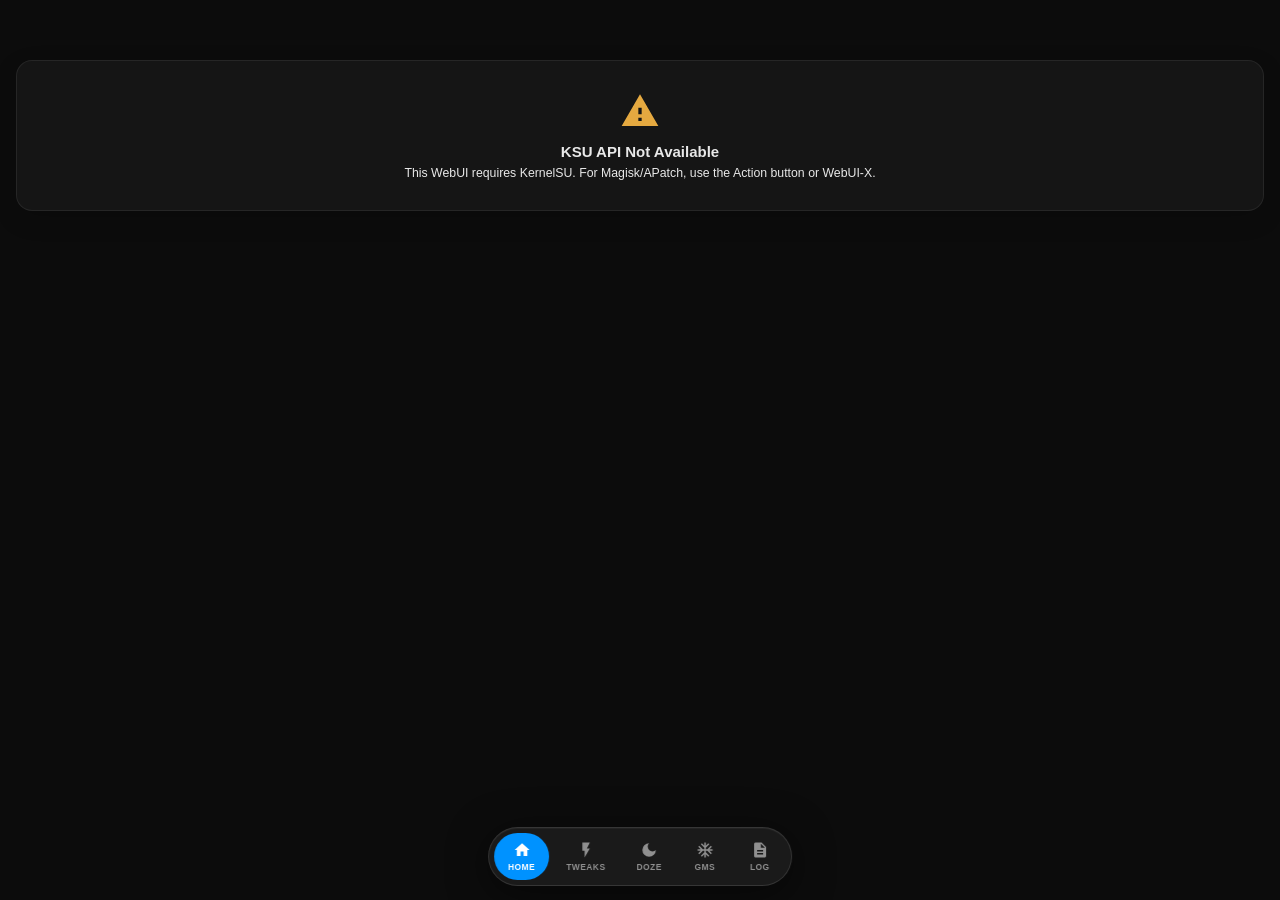
==== module/webroot/index.html @ d68033a7 "4.3 release" ====
<!DOCTYPE html>
<html lang="en" data-theme="dark">
<head>
  <meta charset="UTF-8">
  <meta name="viewport" content="width=device-width,initial-scale=1,user-scalable=no,viewport-fit=cover">
  <meta name="theme-color" content="#0D0F11" id="theme-meta">
  <title>Frosty</title>
  <link rel="stylesheet" href="/internal/insets.css">
  <link rel="stylesheet" href="style.css">
</head>
<body unresolved style="overflow:hidden;position:fixed;inset:0;">
<div id="toast-wrap"></div>
<div class="loading-overlay" id="loading-overlay">
  <div class="loading-box">
    <div class="spinner"></div>
    <div class="loading-txt" id="loading-txt" data-i18n="loading_default">Processing...</div>
  </div>
</div>

<div class="modal-overlay" id="wl-modal">
  <div class="modal">
    <div class="modal-head">
      <h3><span data-i18n="wl_title">Deep Doze Whitelist</span></h3>
      <button class="modal-x ripple" id="wl-close">&#x2715;</button>
    </div>
    <div class="modal-notice"><span><svg viewBox="0 0 24 24" width="16" height="16" fill="currentColor"><path d="M12 2C6.48 2 2 6.48 2 12s4.48 10 10 10 10-4.48 10-10S17.52 2 12 2zm1 15h-2v-6h2v6zm0-8h-2V7h2v2z"/></svg></span><span data-i18n="wl_notice">Whitelisted apps bypass Deep Doze restrictions. Add messaging, banking, and alarm apps here.</span></div>
    <div class="modal-controls">
      <input type="text" class="modal-search" placeholder="Search apps..." data-i18n-ph="wl_search" id="wl-search">
      <label class="sys-toggle"><input type="checkbox" id="wl-sys"><span data-i18n="wl_system">System</span></label>
    </div>
    <div class="modal-list" id="wl-list"></div>
  </div>
</div>

<div class="modal-overlay" id="ramwl-modal">
  <div class="modal">
    <div class="modal-head">
      <h3><span data-i18n="ram_wl_title">RAM Cleaner Whitelist</span></h3>
      <button class="modal-x ripple" id="ram-wl-close">&#x2715;</button>
    </div>
    <div class="modal-notice"><span><svg viewBox="0 0 24 24" width="16" height="16" fill="currentColor"><path d="M12 2C6.48 2 2 6.48 2 12s4.48 10 10 10 10-4.48 10-10S17.52 2 12 2zm1 15h-2v-6h2v6zm0-8h-2V7h2v2z"/></svg></span><span data-i18n="ram_wl_notice">Whitelisted apps are never force-stopped by the RAM cleaner.</span></div>
    <div class="modal-controls">
      <input type="text" class="modal-search" placeholder="Search apps..." data-i18n-ph="wl_search" id="ram-wl-search">
      <label class="sys-toggle"><input type="checkbox" id="ram-wl-sys"><span data-i18n="wl_system">System</span></label>
    </div>
    <div class="modal-list" id="ramwl-list"></div>
  </div>
</div>

<div class="modal-overlay centered" id="about-modal">
  <div class="modal about-modal">
    <div class="about-hero">
      <button class="about-close-btn ripple" id="about-close">&#x2715;</button>
      <div class="about-hero-ico"><svg viewBox="0 0 24 24" width="38" height="38" fill="currentColor"><path d="M22 11h-4.17l3.24-3.24-1.41-1.42L15 11h-2V9l4.66-4.66-1.42-1.41L13 6.17V2h-2v4.17L7.76 2.93 6.34 4.34 11 9v2H9L4.34 6.34 2.93 7.76 6.17 11H2v2h4.17l-3.24 3.24 1.41 1.42L9 13h2v2l-4.66 4.66 1.42 1.41L11 17.83V22h2v-4.17l3.24 3.24 1.42-1.41L13 15v-2h2l4.66 4.66 1.41-1.42L17.83 13H22z"/></svg></div>
      <div class="about-hero-name" id="about-name">Frosty</div>
      <div class="about-hero-tag" id="about-version"></div>
    </div>
    <div class="about-body">
      <div class="about-desc" id="about-desc"></div>
      <div class="about-author" id="about-author"></div>
      <a class="about-gh ripple" id="about-gh-btn">
        <svg viewBox="0 0 24 24" width="15" height="15" fill="currentColor"><path d="M12 0C5.37 0 0 5.37 0 12c0 5.3 3.44 9.8 8.21 11.39.6.11.79-.26.79-.58v-2.23c-3.34.73-4.03-1.42-4.03-1.42-.55-1.39-1.33-1.76-1.33-1.76-1.09-.74.08-.73.08-.73 1.2.08 1.84 1.24 1.84 1.24 1.07 1.83 2.81 1.3 3.49 1 .11-.78.42-1.3.76-1.6-2.67-.31-5.47-1.34-5.47-5.93 0-1.31.47-2.38 1.24-3.22-.13-.3-.54-1.52.12-3.18 0 0 1-.32 3.3 1.23.96-.27 1.98-.4 3-.4s2.05.13 3.01.4c2.29-1.55 3.3-1.23 3.3-1.23.66 1.65.24 2.87.12 3.18.77.84 1.23 1.91 1.23 3.22 0 4.61-2.81 5.62-5.48 5.92.43.37.82 1.1.82 2.22v3.29c0 .32.19.69.8.58C20.57 21.8 24 17.3 24 12c0-6.63-5.37-12-12-12z"/></svg>
        <span data-i18n="about_github">View on GitHub</span>
      </a>
    </div>
  </div>
</div>

<div class="modal-overlay centered" id="io-modal">
  <div class="modal io-modal">
    <div class="modal-head"><h3 data-i18n="io_title">Import / Export</h3><button class="modal-x ripple" id="io-close">&#x2715;</button></div>
    <div class="io-body">
      <button class="io-action-btn ripple" id="io-export-btn">
        <svg viewBox="0 0 24 24" width="17" height="17" fill="currentColor"><path d="M4 17h16v2H4v-2zm7-9.41V17h2V7.59l3.71 3.7 1.41-1.41L12 3.17 5.88 9.88l1.41 1.41L11 7.59z"/></svg>
        <span data-i18n="io_export">Export Current Settings</span>
      </button>
      <div class="io-sep"><span data-i18n="io_backups">Saved backups</span></div>
      <div class="io-list" id="io-list"><div class="io-empty" data-i18n="io_empty">No backups found</div></div>
    </div>
  </div>
</div>

<div class="modal-overlay centered" id="lang-modal">
  <div class="modal lang-modal">
    <div class="modal-head"><h3 data-i18n="lang_title">Language</h3><button class="modal-x ripple" id="lang-close">&#x2715;</button></div>
    <div class="lang-list" id="lang-list"></div>
  </div>
</div>

<div class="scroll-clip">
<div id="app">

  <header class="hdr">
    <div class="hdr-glow" aria-hidden="true"></div>
    <div class="hdr-brand">
      <span class="hdr-ico"><svg viewBox="0 0 24 24" width="22" height="22" fill="currentColor"><path d="M22 11h-4.17l3.24-3.24-1.41-1.42L15 11h-2V9l4.66-4.66-1.42-1.41L13 6.17V2h-2v4.17L7.76 2.93 6.34 4.34 11 9v2H9L4.34 6.34 2.93 7.76 6.17 11H2v2h4.17l-3.24 3.24 1.41 1.42L9 13h2v2l-4.66 4.66 1.42 1.41L11 17.83V22h2v-4.17l3.24 3.24 1.42-1.41L13 15v-2h2l4.66 4.66 1.41-1.42L17.83 13H22z"/></svg></span>
      <div class="hdr-title-group">
        <span class="hdr-title">Frosty</span>
        <span class="hdr-sub" data-i18n="hdr_sub">Battery Optimizer</span>
      </div>
    </div>
    <div class="hdr-right">
      <button id="theme-toggle" class="hdr-icon-btn ripple">
        <svg class="icon-dark" viewBox="0 0 24 24" width="15" height="15" fill="none" stroke="currentColor" stroke-width="2" stroke-linecap="round" stroke-linejoin="round"><circle cx="12" cy="12" r="5"/><line x1="12" y1="1" x2="12" y2="3"/><line x1="12" y1="21" x2="12" y2="23"/><line x1="4.22" y1="4.22" x2="5.64" y2="5.64"/><line x1="18.36" y1="18.36" x2="19.78" y2="19.78"/><line x1="1" y1="12" x2="3" y2="12"/><line x1="21" y1="12" x2="23" y2="12"/><line x1="4.22" y1="19.78" x2="5.64" y2="18.36"/><line x1="18.36" y1="5.64" x2="19.78" y2="4.22"/></svg>
        <svg class="icon-light" viewBox="0 0 24 24" width="15" height="15" fill="none" stroke="currentColor" stroke-width="2" stroke-linecap="round" stroke-linejoin="round"><path d="M21 12.79A9 9 0 1 1 11.21 3 7 7 0 0 0 21 12.79z"/></svg>
      </button>
      <div class="hdr-menu" id="hdr-menu-wrap">
        <button class="hdr-icon-btn ripple" id="hdr-dots-btn">
          <svg viewBox="0 0 24 24" width="15" height="15" fill="currentColor"><circle cx="12" cy="5" r="2"/><circle cx="12" cy="12" r="2"/><circle cx="12" cy="19" r="2"/></svg>
        </button>
        <div class="hdr-dropdown" id="hdr-dropdown">
          <button class="hdr-opt ripple" id="menu-io">
            <span class="hdr-opt-ico"><svg viewBox="0 0 24 24" width="17" height="17" fill="currentColor"><path d="M17 3H5a2 2 0 0 0-2 2v14a2 2 0 0 0 2 2h14a2 2 0 0 0 2-2V7l-4-4zm2 16H5V5h11.17L19 7.83V19zm-7-7a3 3 0 1 0 0 6 3 3 0 0 0 0-6zm-5-5h8v4H7V7z"/></svg></span>
            <span data-i18n="menu_io">Import / Export</span>
          </button>
          <button class="hdr-opt ripple" id="menu-lang">
            <span class="hdr-opt-ico hdr-opt-ico--lang">
              <svg viewBox="0 0 24 24" width="17" height="17" fill="currentColor"><path d="M11.99 2C6.47 2 2 6.48 2 12s4.47 10 9.99 10C17.52 22 22 17.52 22 12S17.52 2 11.99 2zm6.93 6h-2.95a15.65 15.65 0 0 0-1.38-3.56A8.03 8.03 0 0 1 18.92 8zM12 4.04c.83 1.2 1.48 2.53 1.91 3.96h-3.82c.43-1.43 1.08-2.76 1.91-3.96zM4.26 14C4.1 13.36 4 12.69 4 12s.1-1.36.26-2h3.38c-.08.66-.14 1.32-.14 2 0 .68.06 1.34.14 2H4.26zm.82 2h2.95c.32 1.25.78 2.45 1.38 3.56A7.987 7.987 0 0 1 5.08 16zm2.95-8H5.08a7.987 7.987 0 0 1 4.33-3.56A15.65 15.65 0 0 0 8.03 8zM12 19.96c-.83-1.2-1.48-2.53-1.91-3.96h3.82c-.43 1.43-1.08 2.76-1.91 3.96zM14.34 14H9.66c-.09-.66-.16-1.32-.16-2 0-.68.07-1.35.16-2h4.68c.09.65.16 1.32.16 2 0 .68-.07 1.34-.16 2zm.25 5.56a15.65 15.65 0 0 0 1.38-3.56h2.95a8.03 8.03 0 0 1-4.33 3.56zM16.36 14c.08-.66.14-1.32.14-2 0-.68-.06-1.34-.14-2h3.38c.16.64.26 1.31.26 2s-.1 1.36-.26 2h-3.38z"/></svg>
              <span class="hdr-opt-ico-zh">&#x6587;</span>
            </span>
            <span data-i18n="menu_lang">Language</span>
          </button>
          <button class="hdr-opt ripple" id="menu-about">
            <span class="hdr-opt-ico"><svg viewBox="0 0 24 24" width="17" height="17" fill="currentColor"><path d="M12 2C6.48 2 2 6.48 2 12s4.48 10 10 10 10-4.48 10-10S17.52 2 12 2zm1 15h-2v-6h2v6zm0-8h-2V7h2v2z"/></svg></span>
            <span data-i18n="menu_about">About</span>
          </button>
        </div>
      </div>
    </div>
  </header>

  <!-- PAGE: HOME -->
  <div class="page page-active" id="page-home">

    <div class="kpi-ring-wrap" id="kpi-ring-wrap">
      <svg class="kpi-svg" viewBox="0 0 200 200" aria-hidden="true">
        <defs>
          <linearGradient id="ring-grad" x1="0%" y1="0%" x2="100%" y2="100%">
            <stop offset="0%" stop-color="#00C6FF"/>
            <stop offset="100%" stop-color="#0062FF"/>
          </linearGradient>
        </defs>
        <circle cx="100" cy="100" r="85" fill="none" stroke="var(--surface-3)" stroke-width="8"/>
        <circle class="kpi-fill" id="kpi-fill" cx="100" cy="100" r="85" fill="none"
          stroke="url(#ring-grad)" stroke-width="8" stroke-linecap="round"
          stroke-dasharray="534.07" stroke-dashoffset="534.07"
          transform="rotate(-90 100 100)"/>
      </svg>
      <div class="kpi-center">
        <span class="kpi-num" id="kpi-num">0</span>
        <span class="kpi-sub" data-i18n="kpi_sub">of 18 active</span>
      </div>
    </div>
    <div class="actions">
      <button class="act-btn freeze ripple" id="btn-freeze">
        <svg viewBox="0 0 24 24" width="22" height="22" fill="none" stroke="currentColor" stroke-width="2.8" stroke-linecap="round" stroke-linejoin="round"><path d="M4 13l5.5 5.5L20 6"/></svg>
        <span data-i18n="btn_freeze">Enable All</span>
      </button>
      <button class="act-btn stock ripple" id="btn-stock">
        <svg viewBox="0 0 24 24" width="22" height="22" fill="none" stroke="currentColor" stroke-width="2.8" stroke-linecap="round"><path d="M6 6l12 12M18 6L6 18"/></svg>
        <span data-i18n="btn_revert">Revert All</span>
      </button>
      <button class="act-btn reapply ripple" id="btn-reapply">
        <svg viewBox="0 0 24 24" width="22" height="22" fill="currentColor"><path d="M5.5 4.5v15L20 12z"/></svg>
        <span data-i18n="btn_reapply">Force Reapply Settings</span>
      </button>
    </div>
    <div class="status-list">
      <div class="status-card ripple" id="status-tweaks" data-page="tweaks">
        <div class="status-left">
          <div class="status-ico"><svg viewBox="0 0 24 24" width="20" height="20" fill="currentColor"><path d="M7 2v11h3v9l7-12h-4l4-8z"/></svg></div>
          <div class="status-info">
            <span class="status-name" data-i18n="sec_tweaks">System Tweaks</span>
            <span class="status-count" id="status-count-tweaks">0 of 6 active</span>
            <div class="status-pills" id="status-pills-tweaks"></div>
          </div>
        </div>
        <div class="status-right">
          <span class="status-ratio" id="status-ratio-tweaks">0/6</span>
          <div class="status-chevron"><svg viewBox="0 0 24 24" width="16" height="16" fill="none" stroke="currentColor" stroke-width="2.5" stroke-linecap="round" stroke-linejoin="round"><polyline points="9 18 15 12 9 6"/></svg></div>
        </div>
      </div>
      <div class="status-card ripple" id="status-doze" data-page="doze">
        <div class="status-left">
          <div class="status-ico"><svg viewBox="0 0 24 24" width="20" height="20" fill="currentColor"><path d="M12 3a6 6 0 0 0 9 9 9 9 0 1 1-9-9z"/></svg></div>
          <div class="status-info">
            <span class="status-name" data-i18n="sec_doze">Doze</span>
            <span class="status-count" id="status-count-doze">0 of 4 active</span>
            <div class="status-pills" id="status-pills-doze"></div>
          </div>
        </div>
        <div class="status-right">
          <span class="status-ratio" id="status-ratio-doze">0/4</span>
          <div class="status-chevron"><svg viewBox="0 0 24 24" width="16" height="16" fill="none" stroke="currentColor" stroke-width="2.5" stroke-linecap="round" stroke-linejoin="round"><polyline points="9 18 15 12 9 6"/></svg></div>
        </div>
      </div>
      <div class="status-card ripple" id="status-gms" data-page="gms">
        <div class="status-left">
          <div class="status-ico"><svg viewBox="0 0 24 24" width="20" height="20" fill="currentColor"><path d="M22 11h-4.17l3.24-3.24-1.41-1.42L15 11h-2V9l4.66-4.66-1.42-1.41L13 6.17V2h-2v4.17L7.76 2.93 6.34 4.34 11 9v2H9L4.34 6.34 2.93 7.76 6.17 11H2v2h4.17l-3.24 3.24 1.41 1.42L9 13h2v2l-4.66 4.66 1.42 1.41L11 17.83V22h2v-4.17l3.24 3.24 1.42-1.41L13 15v-2h2l4.66 4.66 1.41-1.42L17.83 13H22z"/></svg></div>
          <div class="status-info">
            <span class="status-name" data-i18n="sec_gms">GMS Categories</span>
            <span class="status-count" id="status-count-gms">0 of 8 active</span>
            <div class="status-pills" id="status-pills-gms"></div>
          </div>
        </div>
        <div class="status-right">
          <span class="status-ratio" id="status-ratio-gms">0/8</span>
          <div class="status-chevron"><svg viewBox="0 0 24 24" width="16" height="16" fill="none" stroke="currentColor" stroke-width="2.5" stroke-linecap="round" stroke-linejoin="round"><polyline points="9 18 15 12 9 6"/></svg></div>
        </div>
      </div>
    </div>
  </div>

  <!-- PAGE: TWEAKS -->
  <div class="page" id="page-tweaks">
    <section class="card">
      <h2 class="card-title" data-i18n="sec_tweaks">System Tweaks</h2>
      <div class="tgl-row ripple" data-key="kernel_tweaks">
        <div class="tgl-info"><span class="tgl-name" data-i18n="tgl_kernel">Kernel Tweaks</span><span class="tgl-desc" data-i18n="tgl_kernel_desc">Speeds up task switching, reduces CPU wakeups</span></div>
        <label class="tgl"><input type="checkbox" id="t-kernel"><span class="tgl-sl"></span></label>
      </div>
      <div class="tgl-row ripple" data-key="system_props">
        <div class="tgl-info"><span class="tgl-name" data-i18n="tgl_sysprops">System Props</span><span class="tgl-desc" data-i18n="tgl_sysprops_desc">Disables debug logging, saves battery and RAM</span><span class="reboot-tag" data-i18n="reboot_req">&#x26A0; Reboot required</span></div>
        <label class="tgl"><input type="checkbox" id="t-sysprops"><span class="tgl-sl"></span></label>
      </div>
      <div class="tgl-row ripple" data-key="ram_optimizer">
        <div class="tgl-info"><span class="tgl-name" data-i18n="tgl_ram_optimizer">RAM Optimizer</span><span class="tgl-desc" data-i18n="tgl_ram_optimizer_desc">Limits cached and empty background processes, tunes zram swap behavior for more free RAM</span></div>
        <label class="tgl"><input type="checkbox" id="t-ram-optimizer"><span class="tgl-sl"></span></label>
      </div>
      <div class="ram-opt-extras dd-extras" id="ram-opt-extras">
        <div class="level-row">
          <button class="lvl-btn ripple" data-level="moderate" id="ram-lvl-mod"><span class="lvl-ico"><svg viewBox="-0.5 0 32 32" width="16" height="15" fill="currentColor"><path d="M30.000,32.000 L23.000,32.000 C22.447,32.000 22.000,31.552 22.000,31.000 L22.000,1.000 C22.000,0.448 22.447,-0.000 23.000,-0.000 L30.000,-0.000 C30.553,-0.000 31.000,0.448 31.000,1.000 L31.000,31.000 C31.000,31.552 30.553,32.000 30.000,32.000 ZM29.000,2.000 L24.000,2.000 L24.000,30.000 L29.000,30.000 L29.000,2.000 ZM19.000,32.000 L12.000,32.000 C11.448,32.000 11.000,31.552 11.000,31.000 L11.000,17.000 C11.000,16.448 11.448,16.000 12.000,16.000 L19.000,16.000 C19.553,16.000 20.000,16.448 20.000,17.000 L20.000,31.000 C20.000,31.552 19.553,32.000 19.000,32.000 ZM18.000,18.000 L13.000,18.000 L13.000,30.000 L18.000,30.000 L18.000,18.000 ZM8.000,32.000 L1.000,32.000 C0.448,32.000 0.000,31.552 0.000,31.000 L0.000,11.000 C0.000,10.448 0.448,10.000 1.000,10.000 L8.000,10.000 C8.552,10.000 9.000,10.448 9.000,11.000 L9.000,31.000 C9.000,31.552 8.552,32.000 8.000,32.000 ZM7.000,12.000 L2.000,12.000 L2.000,30.000 L7.000,30.000 L7.000,12.000 Z"/></svg></span><span class="lvl-name" data-i18n="lvl_moderate">Moderate</span></button>
          <button class="lvl-btn ripple" data-level="maximum" id="ram-lvl-max"><span class="lvl-ico"><svg viewBox="0 0 24 24" width="18" height="18" fill="currentColor"><path d="M3 13h2l3-7 3 11 3-8 2 4h5" fill="none" stroke="currentColor" stroke-width="2" stroke-linecap="round" stroke-linejoin="round"/></svg></span><span class="lvl-name" data-i18n="lvl_maximum">Maximum</span></button>
        </div>
      </div>
      <div class="bss-extras always-on">
        <button class="bss-cfg-btn ripple" id="ram-clean-open"><span><svg viewBox="0 0 24 24" width="15" height="15" fill="none" stroke="currentColor" stroke-linecap="round" stroke-linejoin="round" stroke-width="2"><rect x="6" y="6" width="12" height="12" rx="1" fill="currentColor" fill-opacity="0.18" stroke="currentColor"/><path d="M12 6V3m4 3V4M8 6V4m10 8h3m-3 4h2M18 8h2M12 18v3M8 18v2m8-2v2M6 12H3M6 8H4m2 8H4"/></svg></span><span data-i18n="ram_cleaner_btn">RAM Cleaner</span></button>
      </div>
      <div class="tgl-row ripple" data-key="blur_disable">
        <div class="tgl-info"><span class="tgl-name" data-i18n="tgl_blur">Disable Blur</span><span class="tgl-desc" data-i18n="tgl_blur_desc">Reduces GPU load, smoother on weaker devices</span></div>
        <label class="tgl"><input type="checkbox" id="t-blur"><span class="tgl-sl"></span></label>
      </div>
      <div class="tgl-row ripple" data-key="log_killing">
        <div class="tgl-info"><span class="tgl-name" data-i18n="tgl_logs">Kill Logs</span><span class="tgl-desc" data-i18n="tgl_logs_desc">Stops background loggers, frees RAM</span><span class="reboot-tag" data-i18n="reboot_req">&#x26A0; Reboot required</span></div>
        <label class="tgl"><input type="checkbox" id="t-logs"><span class="tgl-sl"></span></label>
      </div>
      <div class="tgl-row ripple" data-key="kill_tracking">
        <div class="tgl-info"><span class="tgl-name" data-i18n="tgl_tracking">Kill Google Tracking</span><span class="tgl-desc" data-i18n="tgl_tracking_desc">Disables GMS analytics, Clearcut telemetry, Phenotype polling and ad tracking at the app layer</span></div>
        <label class="tgl"><input type="checkbox" id="t-tracking"><span class="tgl-sl"></span></label>
      </div>
    </section>
  </div>

  <!-- PAGE: DOZE -->
  <div class="page" id="page-doze">
    <section class="card">
      <h2 class="card-title" data-i18n="sec_doze">Doze</h2>
      <div class="tgl-row ripple" data-key="custom_app_doze">
        <div class="tgl-info"><span class="tgl-name" data-i18n="tgl_cad">App Doze</span><span class="tgl-desc" data-i18n="tgl_cad_desc">Removes selected apps from Android's Doze power-save exemption list. GMS can be selected here too.</span><span class="reboot-tag" data-i18n="reboot_req">&#x26A0; Reboot required</span></div>
        <label class="tgl"><input type="checkbox" id="t-custom-app-doze"><span class="tgl-sl"></span></label>
      </div>
      <div class="cad-extras" id="cad-extras">
        <button class="wl-btn ripple" id="cad-open"><span data-i18n="cad_btn">&#x25B6; Manage Apps</span><span class="wl-count" id="cad-count">0</span></button>
      </div>
      <div class="divider"></div>
      <div class="tgl-row ripple" data-key="deep_doze">
        <div class="tgl-info"><span class="tgl-name" data-i18n="tgl_deep_doze">Deep Doze</span><span class="tgl-desc" data-i18n="tgl_deep_doze_desc">Restricts background activity for all apps</span></div>
        <label class="tgl"><input type="checkbox" id="t-deep-doze"><span class="tgl-sl"></span></label>
      </div>
      <div class="dd-extras" id="dd-extras">
        <div class="level-row">
          <button class="lvl-btn ripple" data-level="moderate" id="lvl-mod"><span class="lvl-ico"><svg viewBox="0 0 24 24" width="18" height="18" fill="currentColor"><path d="M17,8C8,10,5.9,16.17,3.82,21.34L5.71,22l1-2.3A4.49,4.49,0,0,0,8,20C19,20,22,3,22,3,21,5,14,5.25,9,6.25S2,11.5,2,13.5a6.22,6.22,0,0,0,1.75,3.75C7,8,17,8,17,8Z"/></svg></span><span class="lvl-name" data-i18n="lvl_moderate">Moderate</span></button>
          <button class="lvl-btn ripple" data-level="maximum" id="lvl-max"><span class="lvl-ico"><svg viewBox="0 0 24 24" width="18" height="18" fill="currentColor"><path d="M7 2v11h3v9l7-12h-4l4-8z"/></svg></span><span class="lvl-name" data-i18n="lvl_maximum">Maximum</span></button>
        </div>
        <button class="wl-btn ripple" id="wl-open"><span data-i18n="wl_btn">&#x25B6; Manage Apps</span><span class="wl-count" id="wl-count">0</span></button>
      </div>
      <div class="divider"></div>
      <div class="tgl-row ripple" data-key="battery_saver">
        <div class="tgl-info"><span class="tgl-name" data-i18n="tgl_bss">Battery Saver Tuner</span><span class="tgl-desc" data-i18n="tgl_bss_desc">Tune Android's built-in battery saver behavior</span></div>
        <label class="tgl"><input type="checkbox" id="t-bss"><span class="tgl-sl"></span></label>
      </div>
      <div class="bss-extras" id="bss-extras">
        <button class="bss-cfg-btn ripple" id="bss-open"><span>&#x2699;&#xFE0F;</span><span data-i18n="bss_configure">Configure Options</span></button>
      </div>
      <div class="divider"></div>
      <div class="tgl-row ripple" data-key="screen_off_opt">
        <div class="tgl-info"><span class="tgl-name" data-i18n="tgl_soo">Screen Off Optimization</span><span class="tgl-desc" data-i18n="tgl_soo_desc">Disables selected connections and optionally cleans RAM after a screen-off delay. Restores on unlock.</span></div>
        <label class="tgl"><input type="checkbox" id="t-screen-off-opt"><span class="tgl-sl"></span></label>
      </div>
      <div class="bss-extras" id="soo-extras">
        <button class="bss-cfg-btn ripple" id="soo-open"><span>&#x2699;&#xFE0F;</span><span data-i18n="soo_configure">Configure Options</span></button>
      </div>
    </section>
  </div>

  <!-- PAGE: GMS -->
  <div class="page" id="page-gms">
    <section class="card">
      <h2 class="card-title" data-i18n="sec_gms">GMS Categories</h2>
      <div class="cat-row ripple" data-cat="telemetry"><div class="cat-left"><div class="cat-ico">&#x1F4CA;</div><div class="cat-info"><span class="cat-name" data-i18n="cat_telemetry">Telemetry</span><span class="cat-tag safe" data-i18n="cat_telemetry_tag">Safe &#xB7; Ads, analytics</span></div></div><label class="tgl"><input type="checkbox" id="t-telemetry"><span class="tgl-sl"></span></label></div>
      <div class="cat-row ripple" data-cat="background"><div class="cat-left"><div class="cat-ico">&#x1F504;</div><div class="cat-info"><span class="cat-name" data-i18n="cat_background">Background</span><span class="cat-tag safe" data-i18n="cat_background_tag">Safe &#xB7; Updates, MDM</span></div></div><label class="tgl"><input type="checkbox" id="t-background"><span class="tgl-sl"></span></label></div>
      <div class="cat-row ripple" data-cat="location"><div class="cat-left"><div class="cat-ico">&#x1F4CD;</div><div class="cat-info"><span class="cat-name" data-i18n="cat_location">Location</span><span class="cat-tag warn" data-i18n="cat_location_tag">Breaks Maps, GPS</span></div></div><label class="tgl"><input type="checkbox" id="t-location"><span class="tgl-sl"></span></label></div>
      <div class="cat-row ripple" data-cat="connectivity"><div class="cat-left"><div class="cat-ico">&#x1F4E1;</div><div class="cat-info"><span class="cat-name" data-i18n="cat_connectivity">Connectivity</span><span class="cat-tag warn" data-i18n="cat_connectivity_tag">Breaks Cast, Quick Share</span></div></div><label class="tgl"><input type="checkbox" id="t-connectivity"><span class="tgl-sl"></span></label></div>
      <div class="cat-row ripple" data-cat="cloud"><div class="cat-left"><div class="cat-ico">&#x2601;&#xFE0F;</div><div class="cat-info"><span class="cat-name" data-i18n="cat_cloud">Cloud</span><span class="cat-tag warn" data-i18n="cat_cloud_tag">Breaks Sign-in, Autofill</span></div></div><label class="tgl"><input type="checkbox" id="t-cloud"><span class="tgl-sl"></span></label></div>
      <div class="cat-row ripple" data-cat="payments"><div class="cat-left"><div class="cat-ico">&#x1F4B3;</div><div class="cat-info"><span class="cat-name" data-i18n="cat_payments">Payments</span><span class="cat-tag warn" data-i18n="cat_payments_tag">Breaks Google Pay</span></div></div><label class="tgl"><input type="checkbox" id="t-payments"><span class="tgl-sl"></span></label></div>
      <div class="cat-row ripple" data-cat="wearables"><div class="cat-left"><div class="cat-ico">&#x231A;</div><div class="cat-info"><span class="cat-name" data-i18n="cat_wearables">Wearables</span><span class="cat-tag warn" data-i18n="cat_wearables_tag">Breaks Wear OS, Fit</span></div></div><label class="tgl"><input type="checkbox" id="t-wearables"><span class="tgl-sl"></span></label></div>
      <div class="cat-row ripple" data-cat="games"><div class="cat-left"><div class="cat-ico">&#x1F3AE;</div><div class="cat-info"><span class="cat-name" data-i18n="cat_games">Games</span><span class="cat-tag warn" data-i18n="cat_games_tag">Breaks Play Games</span></div></div><label class="tgl"><input type="checkbox" id="t-games"><span class="tgl-sl"></span></label></div>
    </section>
  </div>

  <!-- PAGE: LOG -->
  <div class="page" id="page-log">
    <section class="card">
      <div class="card-title-row">
        <h2 class="card-title" data-i18n="sec_log">Activity Log</h2>
        <div style="display:flex;gap:6px">
          <button class="log-action-btn ripple" id="log-copy-btn"><svg viewBox="0 0 24 24" width="13" height="13" fill="currentColor"><path d="M16 1H4C2.9 1 2 1.9 2 3v14h2V3h12V1zm3 4H8C6.9 5 6 5.9 6 7v14c0 1.1.9 2 2 2h11c1.1 0 2-.9 2-2V7c0-1.1-.9-2-2-2zm0 16H8V7h11v14z"/></svg></button>
          <button class="log-action-btn ripple" id="log-clear-btn"><svg viewBox="0 0 24 24" width="13" height="13" fill="currentColor"><path d="M6 19c0 1.1.9 2 2 2h8c1.1 0 2-.9 2-2V7H6v12zM19 4h-3.5l-1-1h-5l-1 1H5v2h14V4z"/></svg></button>
        </div>
      </div>
      <div class="log-wrap">
        <div class="log-box" id="log-box" data-i18n-empty="log_empty" data-empty="No activity yet"></div>
        <button class="log-expand-btn" id="log-expand-btn"><svg viewBox="0 0 24 24" width="12" height="12" fill="currentColor"><path d="M7 10l5 5 5-5z"/></svg></button>
      </div>
    </section>
  </div>

</div><!-- /#app -->
</div><!-- /.scroll-clip -->

<nav class="float-nav" id="float-nav">
  <button class="nav-tab active" data-page="home">
    <svg viewBox="0 0 24 24" width="20" height="20" fill="currentColor"><path d="M10 20v-6h4v6h5v-8h3L12 3 2 12h3v8z"/></svg>
    <span data-i18n="nav_home">Home</span>
  </button>
  <button class="nav-tab" data-page="tweaks">
    <svg viewBox="0 0 24 24" width="20" height="20" fill="currentColor"><path d="M7 2v11h3v9l7-12h-4l4-8z"/></svg>
    <span data-i18n="nav_tweaks">Tweaks</span>
  </button>
  <button class="nav-tab" data-page="doze">
    <svg viewBox="0 0 24 24" width="20" height="20" fill="currentColor"><path d="M12 3a6 6 0 0 0 9 9 9 9 0 1 1-9-9z"/></svg>
    <span data-i18n="nav_doze">Doze</span>
  </button>
  <button class="nav-tab" data-page="gms">
    <svg viewBox="0 0 24 24" width="20" height="20" fill="currentColor"><path d="M22 11h-4.17l3.24-3.24-1.41-1.42L15 11h-2V9l4.66-4.66-1.42-1.41L13 6.17V2h-2v4.17L7.76 2.93 6.34 4.34 11 9v2H9L4.34 6.34 2.93 7.76 6.17 11H2v2h4.17l-3.24 3.24 1.41 1.42L9 13h2v2l-4.66 4.66 1.42 1.41L11 17.83V22h2v-4.17l3.24 3.24 1.42-1.41L13 15v-2h2l4.66 4.66 1.41-1.42L17.83 13H22z"/></svg>
    <span data-i18n="nav_gms">GMS</span>
  </button>
  <button class="nav-tab" data-page="log">
    <svg viewBox="0 0 24 24" width="20" height="20" fill="currentColor"><path d="M14 2H6c-1.1 0-2 .9-2 2v16c0 1.1.9 2 2 2h12c1.1 0 2-.9 2-2V8l-6-6zm2 16H8v-2h8v2zm0-4H8v-2h8v2zm-3-5V3.5L18.5 9H13z"/></svg>
    <span data-i18n="nav_log">Log</span>
  </button>
</nav>

<div class="modal-overlay centered" id="lang-confirm-backdrop">
  <div class="modal lang-welcome-modal">
    <div class="lc-flag" id="lc-flag"></div>
    <div class="lc-header" id="lc-header"></div>
    <div class="lc-lang-name" id="lc-lang-name"></div>
    <div class="lc-question" id="lc-question"></div>
    <div class="lw-btns">
      <button class="lw-btn lw-btn-keep ripple" id="lc-btn-keep"></button>
      <button class="lw-btn ripple" id="lc-btn-en">&#x1F1EC;&#x1F1E7; English</button>
    </div>
  </div>
</div>

<div class="modal-overlay" id="cad-modal">
  <div class="modal">
    <div class="modal-head"><h3><span data-i18n="cad_title">App Doze</span></h3><button class="modal-x ripple" id="cad-close">&#x2715;</button></div>
    <div class="modal-notice"><span>&#x2139;&#xFE0F;</span><span data-i18n="cad_notice">Selected apps will be removed from Android's Doze exemption list so the OS can optimize them. GMS can be selected here for the same effect as the old GMS Doze toggle.</span></div>
    <div class="modal-controls"><input type="text" class="modal-search" placeholder="Search apps..." data-i18n-ph="cad_search" id="cad-search"></div>
    <div class="modal-list" id="cad-list"></div>
  </div>
</div>

<div class="modal-overlay" id="bss-modal">
  <div class="modal bss-modal">
    <div class="modal-head"><h3><span data-i18n="bss_modal_title">Battery Saver Options</span></h3><button class="modal-x ripple" id="bss-close">&#x2715;</button></div>
    <div class="bss-opt-list">
      <div class="bss-opt-row"><div class="bss-opt-info"><span class="bss-opt-name" data-i18n="bss_opt_datasaver">Enable data saver</span><span class="bss-opt-desc" data-i18n="bss_opt_datasaver_desc">Restricts background data usage for all apps while battery saver is active</span></div><label class="tgl"><input type="checkbox" id="bss-t-datasaver"><span class="tgl-sl"></span></label></div>
      <div class="bss-opt-row"><div class="bss-opt-info"><span class="bss-opt-name" data-i18n="bss_opt_hotword">Disable hotword detection</span><span class="bss-opt-desc" data-i18n="bss_opt_hotword_desc">Stops the always-on microphone from listening for "Hey Google"</span></div><label class="tgl"><input type="checkbox" id="bss-t-soundtrigger"><span class="tgl-sl"></span></label></div>
      <div class="bss-opt-row"><div class="bss-opt-info"><span class="bss-opt-name" data-i18n="bss_opt_fullbackup">Defer full backup</span><span class="bss-opt-desc" data-i18n="bss_opt_fullbackup_desc">Pauses full device backups while battery saver is on. Resumes when turned off.</span></div><label class="tgl"><input type="checkbox" id="bss-t-fullbackup"><span class="tgl-sl"></span></label></div>
      <div class="bss-opt-row"><div class="bss-opt-info"><span class="bss-opt-name" data-i18n="bss_opt_keybackup">Defer key-value backup</span><span class="bss-opt-desc" data-i18n="bss_opt_keybackup_desc">Pauses syncing of app settings and small data backups to the cloud.</span></div><label class="tgl"><input type="checkbox" id="bss-t-keybackup"><span class="tgl-sl"></span></label></div>
      <div class="bss-opt-row"><div class="bss-opt-info"><span class="bss-opt-name" data-i18n="bss_opt_force_standby">Force apps standby</span><span class="bss-opt-desc" data-i18n="bss_opt_force_standby_desc">Moves all background apps into the restricted standby bucket, heavily limiting their wakeups.</span></div><label class="tgl"><input type="checkbox" id="bss-t-force-standby"><span class="tgl-sl"></span></label></div>
      <div class="bss-opt-row"><div class="bss-opt-info"><span class="bss-opt-name" data-i18n="bss_opt_force_bg">Force background check</span><span class="bss-opt-desc" data-i18n="bss_opt_force_bg_desc">Applies stricter enforcement of background execution limits across all apps.</span></div><label class="tgl"><input type="checkbox" id="bss-t-force-bg"><span class="tgl-sl"></span></label></div>
      <div class="bss-opt-row"><div class="bss-opt-info"><span class="bss-opt-name" data-i18n="bss_opt_sensors">Disable optional sensors</span><span class="bss-opt-desc" data-i18n="bss_opt_sensors_desc">Turns off non-critical sensors like barometer, step counter, and rotation vector.</span></div><label class="tgl"><input type="checkbox" id="bss-t-sensors"><span class="tgl-sl"></span></label></div>
      <div class="bss-section-head" data-i18n="bss_opt_gps">Location mode</div>
      <div class="bss-mode-list">
        <div class="bss-mode-row" id="bss-gps-0" data-gps="0"><div class="bss-mode-dot"></div><div class="bss-mode-info"><span class="bss-mode-name" data-i18n="bss_gps_0">No restriction</span><span class="bss-mode-desc" data-i18n="bss_gps_hint_0">GPS and all location services work normally at all times. No restriction applied.</span></div></div>
        <div class="bss-mode-row" id="bss-gps-1" data-gps="1"><div class="bss-mode-dot"></div><div class="bss-mode-info"><span class="bss-mode-name" data-i18n="bss_gps_1">GPS off (screen off)</span><span class="bss-mode-desc" data-i18n="bss_gps_hint_1">GPS satellite chip shuts off when the screen goes off. Wi-Fi and cell-tower location keep working at lower accuracy. Safe for most navigation use cases.</span></div></div>
        <div class="bss-mode-row" id="bss-gps-2" data-gps="2"><div class="bss-mode-dot"></div><div class="bss-mode-info"><span class="bss-mode-name" data-i18n="bss_gps_2">All off (screen off)</span><span class="bss-mode-desc" data-i18n="bss_gps_hint_2">Every location provider - GPS, Wi-Fi, and cell tower - stops when the screen goes off. Weather widgets, maps, and fitness trackers stop updating in the background.</span></div></div>
        <div class="bss-mode-row" id="bss-gps-3" data-gps="3"><div class="bss-mode-dot"></div><div class="bss-mode-info"><span class="bss-mode-name" data-i18n="bss_gps_3">Foreground only</span><span class="bss-mode-desc" data-i18n="bss_gps_hint_3">Only the app on screen can access location. Any app running in the background is fully denied, regardless of permissions granted.</span></div></div>
        <div class="bss-mode-row" id="bss-gps-4" data-gps="4"><div class="bss-mode-dot"></div><div class="bss-mode-info"><span class="bss-mode-name" data-i18n="bss_gps_4">Throttle (screen off)</span><span class="bss-mode-desc" data-i18n="bss_gps_hint_4">Background apps can still get location, but updates are rate-limited when the screen is off. Less battery impact with better app compatibility than a full disable.</span></div></div>
      </div>
    </div>
    <div class="bss-actions"><button class="bss-apply-btn ripple" id="bss-apply"><span data-i18n="bss_apply">Apply &amp; Close</span></button></div>
  </div>
</div>

<div class="modal-overlay" id="soo-modal">
  <div class="modal bss-modal">
    <div class="modal-head"><h3><span data-i18n="soo_modal_title">Screen Off Options</span></h3><button class="modal-x ripple" id="soo-close">&#x2715;</button></div>
    <div class="bss-opt-list">
      <div class="bss-opt-row"><div class="bss-opt-info"><span class="bss-opt-name" data-i18n="soo_opt_wifi">Disable Wi-Fi</span><span class="bss-opt-desc" data-i18n="soo_opt_wifi_desc">Turns off Wi-Fi after the connections off delay</span></div><label class="tgl"><input type="checkbox" id="soo-t-wifi"><span class="tgl-sl"></span></label></div>
      <div class="bss-opt-row"><div class="bss-opt-info"><span class="bss-opt-name" data-i18n="soo_opt_bt">Disable Bluetooth</span><span class="bss-opt-desc" data-i18n="soo_opt_bt_desc">Turns off Bluetooth after the connections off delay</span></div><label class="tgl"><input type="checkbox" id="soo-t-bt"><span class="tgl-sl"></span></label></div>
      <div class="bss-opt-row"><div class="bss-opt-info"><span class="bss-opt-name" data-i18n="soo_opt_data">Disable mobile data</span><span class="bss-opt-desc" data-i18n="soo_opt_data_desc">Turns off mobile data after the connections off delay</span></div><label class="tgl"><input type="checkbox" id="soo-t-data"><span class="tgl-sl"></span></label></div>
      <div class="bss-opt-row"><div class="bss-opt-info"><span class="bss-opt-name" data-i18n="soo_opt_location">Disable location</span><span class="bss-opt-desc" data-i18n="soo_opt_location_desc">Turns off all location providers after the connections off delay</span></div><label class="tgl"><input type="checkbox" id="soo-t-location"><span class="tgl-sl"></span></label></div>
      <div class="bss-opt-row"><div class="bss-opt-info"><span class="bss-opt-name" data-i18n="soo_opt_sensors">Disable sensors</span><span class="bss-opt-desc" data-i18n="soo_opt_sensors_desc">Turns off all sensors (accelerometer, gyroscope, step counter, etc.)</span></div><label class="tgl"><input type="checkbox" id="soo-t-sensors"><span class="tgl-sl"></span></label></div>
      <div class="bss-opt-row"><div class="bss-opt-info"><span class="bss-opt-name" data-i18n="soo_opt_panel_lpm">Panel LPM</span><span class="bss-opt-desc" data-i18n="soo_opt_panel_lpm_desc">Enables the display panel's low-power mode when screen is off, reducing power draw on brief wake-ups</span></div><label class="tgl"><input type="checkbox" id="soo-t-panel-lpm"><span class="tgl-sl"></span></label></div>
      <div class="bss-opt-row"><div class="bss-opt-info"><span class="bss-opt-name" data-i18n="soo_opt_conn_delay">Connections off delay</span><span class="bss-opt-desc" data-i18n="soo_opt_conn_delay_desc">Minutes after screen-off before disabling connections</span></div><select id="soo-conn-delay" style="background:var(--surface-3);color:var(--on-surface);border:1px solid var(--stroke-var);border-radius:10px;padding:8px 10px;font-size:0.82rem;font-weight:700;min-width:70px"><option value="1">1 min</option><option value="5">5 min</option><option value="10">10 min</option><option value="15">15 min</option><option value="20">20 min</option><option value="30">30 min</option><option value="60">60 min</option><option value="120">120 min</option><option value="180">180 min</option><option value="240">240 min</option></select></div>
      <div class="bss-opt-row"><div class="bss-opt-info"><span class="bss-opt-name" data-i18n="soo_opt_restore">Restore on unlock</span><span class="bss-opt-desc" data-i18n="soo_opt_restore_desc">Re-enables all connections that were disabled when the screen turns back on</span></div><label class="tgl"><input type="checkbox" id="soo-t-restore"><span class="tgl-sl"></span></label></div>
      <div class="bss-opt-row"><div class="bss-opt-info"><span class="bss-opt-name" data-i18n="soo_opt_ram_clean">Clean RAM on screen off</span><span class="bss-opt-desc" data-i18n="soo_opt_ram_clean_desc">Run RAM cleaner after the delay below</span></div><select id="soo-t-ram-clean-mode" style="background:var(--surface-3);color:var(--on-surface);border:1px solid var(--stroke-var);border-radius:10px;padding:8px 10px;font-size:0.82rem;font-weight:700;min-width:100px"><option value="off" data-i18n="soo_ram_clean_off">Off</option><option value="safe" data-i18n="soo_ram_clean_safe">Safe</option><option value="aggressive" data-i18n="soo_ram_clean_aggressive">Aggressive</option><option value="extreme" data-i18n="soo_ram_clean_extreme">Extreme</option></select></div>
      <div id="soo-ram-clean-extras" style="overflow:hidden;max-height:0;transition:max-height 0.25s ease">
        <div class="bss-opt-row"><div class="bss-opt-info"><span class="bss-opt-name" data-i18n="soo_opt_ram_clean_delay">RAM clean delay</span><span class="bss-opt-desc" data-i18n="soo_opt_ram_clean_delay_desc">Minutes after screen-off before running the RAM cleaner</span></div><select id="soo-ram-clean-delay" style="background:var(--surface-3);color:var(--on-surface);border:1px solid var(--stroke-var);border-radius:10px;padding:8px 10px;font-size:0.82rem;font-weight:700;min-width:70px"><option value="1">1 min</option><option value="5">5 min</option><option value="10">10 min</option><option value="15">15 min</option><option value="20">20 min</option><option value="30">30 min</option><option value="60">60 min</option><option value="120">120 min</option><option value="180">180 min</option><option value="240">240 min</option></select></div>
      </div>
    </div>
    <div class="bss-actions"><button class="bss-apply-btn ripple" id="soo-apply"><span data-i18n="soo_apply">Apply &amp; Close</span></button></div>
  </div>
</div>

<div class="modal-overlay" id="ram-clean-modal">
  <div class="modal bss-modal ram-clean-modal">
    <div class="modal-head">
      <h3><span data-i18n="ram_cleaner_title">RAM Cleaner</span></h3>
      <button class="modal-x ripple" id="ram-clean-close">&#x2715;</button>
    </div>
    <div id="ram-clean-picker" class="rc-picker">
      <button class="wl-btn ripple" id="ram-wl-open"><span data-i18n="ram_wl_btn">&#x25B6; RAM Cleaner Whitelist</span><span class="wl-count" id="ramwl-count">0</span></button>
      <p class="ram-clean-sub" data-i18n="ram_cleaner_subtitle">Free up memory by clearing cached processes</p>
      <div class="ram-clean-modes" id="ram-clean-modes">
        <button class="ram-clean-mode ripple" data-mode="safe">
          <span class="rcm-icon"><svg viewBox="0 0 24 24" width="20" height="20" fill="currentColor"><path d="M12 1L3 5v6c0 5.55 3.84 10.74 9 12 5.16-1.26 9-6.45 9-12V5l-9-4z"/></svg></span>
          <span class="rcm-info"><span class="rcm-name" data-i18n="ram_clean_safe_name">Safe</span><span class="rcm-desc" data-i18n="ram_clean_safe_desc">Releases cached background apps using the system mechanism. Minimal impact, safe to use anytime.</span></span>
        </button>
        <button class="ram-clean-mode ripple" data-mode="aggressive">
          <span class="rcm-icon"><svg viewBox="0 0 24 24" width="20" height="20" fill="currentColor"><path d="M7 2v11h3v9l7-12h-4l4-8z"/></svg></span>
          <span class="rcm-info"><span class="rcm-name" data-i18n="ram_clean_aggressive_name">Aggressive</span><span class="rcm-desc" data-i18n="ram_clean_aggressive_desc">Force-stops all 3rd-party apps and drops page cache. Apps will need to reload.</span></span>
        </button>
        <button class="ram-clean-mode ripple" data-mode="extreme">
          <span class="rcm-icon"><svg viewBox="0 0 24 24" width="20" height="20" fill="currentColor"><path d="M13.5.67s.74 2.65.74 4.8c0 2.06-1.35 3.73-3.41 3.73-2.07 0-3.63-1.67-3.63-3.73l.03-.36C5.21 7.51 4 10.62 4 14c0 4.42 3.58 8 8 8s8-3.58 8-8C20 8.61 17.41 3.8 13.5.67z"/></svg></span>
          <span class="rcm-info"><span class="rcm-name" data-i18n="ram_clean_extreme_name">Extreme</span><span class="rcm-desc" data-i18n="ram_clean_extreme_desc">Force-stops all apps with critical system exclusions. Maximum RAM recovery.</span></span>
        </button>
      </div>
    </div>
    <div id="ram-clean-processing" class="rc-proc-wrap" style="display:none">
      <div id="rc-spinner-wrap" class="rc-spinner-area">
        <div class="spinner rc-spinner"></div>
        <div class="rc-proc-mode" id="rc-proc-mode"></div>
      </div>
      <div id="rc-result-box" class="rc-result-grid" style="display:none">
        <div class="rc-stat-card">
          <div class="rc-stat-val" id="rc-apps-val">—</div>
          <div class="rc-stat-lbl" data-i18n="rc_stat_apps">Apps stopped</div>
        </div>
        <div class="rc-stat-card">
          <div class="rc-stat-val" id="rc-freed-val">—</div>
          <div class="rc-stat-lbl" data-i18n="rc_stat_freed">RAM freed</div>
        </div>
      </div>
    </div>
  </div>
</div>

<script src="api.js"></script>
<script src="app.js"></script>
</body>
</html>
---- module/webroot/style.css ----
/* ── KSU Dynamic Colors ── */
@import url('https://mui.kernelsu.org/internal/colors.css');

:root {
  --bg:         #0C0C0C;
  --surface:    #151515;
  --surface-2:  #1D1D1D;
  --surface-3:  #242424;
  --surface-4:  #2C2C2C;

  --accent:     #0092FF;
  --accent-dim: rgba(0,146,255,0.12);
  --accent-lo:  rgba(0,146,255,0.06);
  --on-accent:  #FFFFFF;

  --text:       #E8E8E8;
  --text-2:     #909090;
  --text-3:     #363636;

  --border:     rgba(255,255,255,0.07);
  --border-hi:  rgba(255,255,255,0.12);

  --green:      #2DD4A0;
  --green-dim:  rgba(45,212,160,0.12);
  --orange:     #E5A940;
  --orange-dim: rgba(229,169,64,0.12);
  --error:      #FF6B6B;
  --error-dim:  rgba(255,107,107,0.12);

  /* compat */
  --on-surface:     var(--text);
  --on-surface-var: var(--text-2);
  --stroke-var:     var(--border-hi);
  --stroke:         var(--border-hi);
  --surface-0:      var(--surface);
  --surface-1:      var(--surface);
  --tonal:          var(--surface-2);
  --surface-var:    var(--surface-2);

  --radius:    16px;
  --radius-sm: 12px;
  --radius-xs: 8px;

  --nav-h:       66px;
  --safe-top:    env(safe-area-inset-top,    0px);
  --safe-bottom: env(safe-area-inset-bottom, 0px);
  --inset-top:   var(--window-inset-top, var(--safe-top));

  --spring: cubic-bezier(0.34,1.56,0.64,1);
  --smooth: cubic-bezier(0.25,1,0.5,1);
  --ease:   cubic-bezier(0.4,0,0.2,1);
}

html[data-theme="light"] {
  --bg:         #F0F2F5;
  --surface:    #FFFFFF;
  --surface-2:  #E8ECF0;
  --surface-3:  #DDE3EA;
  --surface-4:  #CDD5DF;

  --accent:     #0070D8;
  --accent-dim: rgba(0,112,216,0.09);
  --accent-lo:  rgba(0,112,216,0.04);
  --on-accent:  #FFFFFF;

  --text:       #0D0F12;
  --text-2:     #4A5568;
  --text-3:     #A0AEC0;

  --border:     rgba(0,0,0,0.09);
  --border-hi:  rgba(0,0,0,0.15);

  --green:      #1A9A72;
  --green-dim:  rgba(26,154,114,0.10);
  --orange:     #B07820;
  --orange-dim: rgba(176,120,32,0.10);
  --error:      #C83030;
  --error-dim:  rgba(200,48,48,0.10);
}

*,*::before,*::after { box-sizing:border-box; margin:0; padding:0; }
html { font-size:15px; -webkit-tap-highlight-color:transparent; }
body {
  font-family:-apple-system,BlinkMacSystemFont,'Segoe UI',Roboto,Helvetica,Arial,sans-serif;
  background-color:var(--bg);
  color:var(--text);
  overflow:hidden; position:fixed; inset:0;
  -webkit-font-smoothing:antialiased;
  user-select:none; -webkit-user-select:none;
}
html[data-theme="light"] body {
  background-color:var(--bg);
}
img,svg { user-drag:none; -webkit-user-drag:none; }
input[type=text],.log-box { user-select:text; -webkit-user-select:text; }
button { font:inherit; cursor:pointer; border:none; background:none; color:inherit; outline:none; }
input[type=text] { font:inherit; color:inherit; }
[unresolved] { opacity:0; }
body { transition:opacity 0.3s var(--smooth); }

.scroll-clip { position:absolute; inset:0; }
#app {
  position:absolute; inset:0;
  overflow-y:auto; overflow-x:hidden;
  padding-bottom:calc(var(--nav-h) + var(--safe-bottom) + 20px);
  box-sizing:border-box;
}
body:has(.modal-overlay.open) #app { overflow-y:hidden; }

/* ── Ripple ── */
.ripple { position:relative; overflow:hidden; -webkit-tap-highlight-color:transparent; }
.ripple::after {
  content:''; position:absolute; inset:0; background:var(--text); opacity:0;
  border-radius:inherit; pointer-events:none; transition:opacity 0.2s var(--smooth);
}
.ripple:active::after { opacity:0.08; transition:none; }

/* ── Toast ── */
#toast-wrap {
  position:fixed; top:calc(16px + var(--inset-top)); left:50%; transform:translateX(-50%);
  z-index:9999; display:flex; flex-direction:column; align-items:center; gap:8px; pointer-events:none;
}
.toast {
  padding:10px 24px; border-radius:999px;
  font-size:0.8rem; font-weight:600;
  background:var(--surface-3); color:var(--text); border:1px solid var(--border-hi);
  box-shadow:0 8px 24px rgba(0,0,0,0.4);
  opacity:0; transform:translateY(-20px) scale(0.9);
  transition:all 0.4s var(--spring); pointer-events:auto; white-space:nowrap;
}
.toast.show { opacity:1; transform:none; }
.toast.toast-ok   { background:#0d2e22; color:var(--green);  border-color:rgba(45,212,160,0.5); }
.toast.toast-err  { background:#2e0d0d; color:var(--error);  border-color:rgba(255,107,107,0.5); }
.toast.toast-warn { background:#2e200d; color:var(--orange); border-color:rgba(229,169,64,0.5); }

/* ── PTR ── */
#ptr {
  position:fixed; top:calc(12px + var(--inset-top)); left:50%; transform:translateX(-50%);
  z-index:9998; opacity:0; pointer-events:none;
  width:44px; height:44px; border-radius:50%;
  background:var(--surface-2); border:1px solid var(--border-hi);
  display:flex; align-items:center; justify-content:center; color:var(--accent);
  box-shadow:0 4px 16px rgba(0,0,0,0.4);
}

/* ── Loading ── */
.loading-overlay {
  position:fixed; inset:0; z-index:5000; background:rgba(0,0,0,0.65);
  display:flex; align-items:center; justify-content:center;
  opacity:0; pointer-events:none; transition:opacity 0.3s var(--smooth);
}
.loading-overlay.on { opacity:1; pointer-events:auto; }
.loading-box {
  display:flex; flex-direction:column; align-items:center; gap:20px;
  background:var(--surface-2); border:1px solid var(--border-hi);
  border-radius:var(--radius); padding:36px 48px;
  box-shadow:0 16px 40px rgba(0,0,0,0.5);
  transform:scale(0.9); transition:transform 0.4s var(--spring);
}
.loading-overlay.on .loading-box { transform:scale(1); }
.spinner { width:40px; height:40px; border:3px solid var(--border-hi); border-top-color:var(--accent); border-radius:50%; animation:spin 0.8s cubic-bezier(0.6,0.2,0.4,0.8) infinite; }
@keyframes spin { to { transform:rotate(360deg); } }
.loading-txt { font-size:0.85rem; font-weight:600; color:var(--text-2); max-width:200px; text-align:center; }

/* ── Header ── */
.hdr {
  position:sticky; top:0; z-index:100;
  display:flex; align-items:center; justify-content:space-between;
  padding:calc(var(--inset-top) + 13px) 16px 12px;
  background:color-mix(in srgb,var(--bg) 90%,transparent);
  backdrop-filter:blur(20px); -webkit-backdrop-filter:blur(20px);
  border-bottom:1px solid var(--border);
}
.hdr-brand { display:flex; align-items:center; gap:10px; }
.hdr-ico { font-size:1.4rem; line-height:1; }
.hdr-title-group { display:flex; flex-direction:column; gap:1px; }
.hdr-title { font-size:1.15rem; font-weight:900; letter-spacing:-0.02em; color:var(--text); line-height:1; }
.hdr-sub { font-size:0.6rem; font-weight:700; letter-spacing:0.1em; text-transform:uppercase; color:var(--accent); opacity:0.8; line-height:1; }
.hdr-right { display:flex; align-items:center; gap:6px; }
.hdr-icon-btn {
  width:36px; height:36px; border-radius:12px;
  display:grid; place-items:center;
  background:var(--surface-2); border:1px solid var(--border-hi);
  color:var(--text-2); transition:all 150ms var(--ease);
}
.hdr-icon-btn:active { transform:scale(0.87); background:var(--accent-dim); color:var(--accent); }
.icon-light { display:none; }
html[data-theme="light"] .icon-dark  { display:none; }
html[data-theme="light"] .icon-light { display:block; }

.hdr-menu { position:relative; }
.hdr-dropdown {
  visibility:hidden; opacity:0; transform:translateY(-8px) scale(0.94); transform-origin:top right;
  position:absolute; right:0; top:calc(100% + 8px); min-width:195px;
  background:var(--surface-2); border:1px solid var(--border-hi);
  border-radius:var(--radius-sm); box-shadow:0 12px 44px rgba(0,0,0,0.5);
  z-index:500; overflow:hidden; transition:all 0.24s var(--spring);
}
[dir="rtl"] .hdr-dropdown {
  right:auto; left:0; transform-origin:top left;
}
.hdr-dropdown.open { visibility:visible; opacity:1; transform:none; }
.hdr-opt { width:100%; display:flex; align-items:center; gap:10px; padding:13px 16px; font-size:0.86rem; font-weight:600; color:var(--text); transition:background 150ms; }
.hdr-opt:active { background:var(--accent-dim); color:var(--accent); }
.hdr-opt+.hdr-opt { border-top:1px solid var(--border); }
.hdr-opt-ico { width:20px; display:flex; align-items:center; justify-content:center; color:var(--text-2); flex-shrink:0; position:relative; }
.hdr-opt-ico--lang .hdr-opt-ico-zh { position:absolute; bottom:-3px; right:-5px; font-size:8px; font-weight:900; color:var(--text-2); line-height:1; }

/* ── Pages ── */
.page { display:none; padding-top:12px; }
.page.page-active { display:block; animation:pageIn 200ms var(--ease) both; }
@keyframes pageIn { from { opacity:0; transform:translateY(6px); } to { opacity:1; transform:none; } }
@keyframes orbFloat {
  0%, 100% { transform:translateY(0) scale(1); }
  50% { transform:translateY(-10px) scale(1.04); }
}

/* ── Action Buttons — 3 pill row ── */
.actions {
  display:flex; gap:10px; padding:0 16px 12px;
  position:relative; z-index:1;
}
.act-btn {
  flex:1; display:flex; align-items:center; justify-content:center; gap:6px;
  padding:13px 8px; border-radius:99px;
  font-weight:800; font-size:0.82rem; letter-spacing:0.2px;
  color:#fff; transition:transform 220ms var(--spring), box-shadow 200ms;
}
.act-btn:active { transform:scale(0.93); box-shadow:none !important; }
.act-ico { font-size:1rem; line-height:1; }

.act-btn.freeze {
  background:linear-gradient(135deg, #00C6FF, #0072FF);
  box-shadow:0 5px 18px rgba(0,114,255,0.38);
}
.act-btn.stock {
  background:linear-gradient(135deg, #FF512F, #DD2476);
  box-shadow:0 5px 18px rgba(221,36,118,0.35);
}
.act-btn.reapply {
  background:linear-gradient(135deg, #8E2DE2, #4A00E0);
  box-shadow:0 5px 18px rgba(74,0,224,0.32);
}

/* ── Status Cards (Home) ── */
.status-list {
  display:flex; flex-direction:column; gap:8px;
  padding:0 16px 4px; position:relative; z-index:1;
}
.status-card {
  display:flex; align-items:center; justify-content:space-between;
  padding:14px 16px; border-radius:var(--radius);
  background:var(--bg); border:1px solid var(--border);
  cursor:pointer; gap:12px; transition:all 180ms var(--ease);
}
.status-card:active { transform:scale(0.98); }
.status-card.has-active {
  border-color:rgba(0,146,255,0.30);
  background:color-mix(in srgb,var(--accent) 5%,var(--surface));
}
.status-left { display:flex; align-items:center; gap:12px; flex:1; min-width:0; }
.status-ico {
  width:40px; height:40px; border-radius:12px; flex-shrink:0;
  background:var(--surface-2); display:grid; place-items:center;
  font-size:1.15rem; border:1px solid var(--border); transition:all 180ms;
}
.status-card.has-active .status-ico { background:var(--surface-2); border-color:var(--border); }
.status-info { display:flex; flex-direction:column; gap:3px; min-width:0; }
.status-name  { font-size:0.9rem; font-weight:700; color:var(--text); }
.status-count { font-size:0.7rem; font-weight:600; color:var(--text-2); transition:color 180ms; }
.status-card.has-active .status-count { color:var(--accent); }
.status-chevron { color:var(--text-2); flex-shrink:0; display:flex; align-items:center; }


/* ── Home Hero ── */
.home-hero {
  display:flex; align-items:center; justify-content:space-between;
  padding:16px 18px; margin:0 16px 12px;
  background:var(--surface); border:1px solid var(--border);
  border-radius:var(--radius); position:relative; z-index:1;
}
.home-brand { display:flex; align-items:center; gap:12px; }
.home-ico   { font-size:2.2rem; line-height:1; }
.home-brand-name { font-size:1.2rem; font-weight:900; letter-spacing:-0.02em; color:var(--text); line-height:1; }
.home-brand-sub  { font-size:0.62rem; font-weight:700; letter-spacing:0.09em; text-transform:uppercase; color:var(--accent); opacity:0.8; margin-top:3px; }
.home-badge {
  display:flex; flex-direction:column; align-items:center;
  background:var(--accent-dim); border:1px solid rgba(0,146,255,0.25);
  border-radius:12px; padding:10px 16px; min-width:64px;
}
.home-badge-num   { font-size:1.7rem; font-weight:900; color:var(--accent); line-height:1; }
.home-badge-label { font-size:0.58rem; font-weight:800; text-transform:uppercase; letter-spacing:0.08em; color:var(--accent); opacity:0.75; margin-top:3px; }

/* ── Status card ratio ── */
.status-right { display:flex; align-items:center; gap:8px; flex-shrink:0; }
.status-ratio {
  font-size:0.82rem; font-weight:800;
  color:var(--text-2); font-variant-numeric:tabular-nums; min-width:26px; text-align:right;
}
.status-card.has-active .status-ratio { color:var(--accent); }

/* ── Cards ── */
.card {
  background:var(--surface); border:1px solid var(--border);
  border-radius:var(--radius); margin:0 16px 12px; padding:16px 15px;
  box-shadow:0 8px 24px rgba(0,0,0,0.15);
  position:relative; z-index:1;
  content-visibility:auto; contain-intrinsic-size:auto 400px;
}
.card-title { font-size:0.9rem; font-weight:800; margin-bottom:16px; color:var(--text); letter-spacing:0.2px; }
.card-title-row { display:flex; align-items:center; justify-content:space-between; margin-bottom:12px; }
.card-title-row .card-title { margin-bottom:0; }

/* ── Toggle & Category Rows ── */
.tgl-row,.cat-row {
  display:flex; align-items:center; justify-content:space-between;
  padding:12px 8px; gap:10px; border-radius:var(--radius-xs);
  margin:0 -8px; cursor:pointer; transition:background 0.2s var(--smooth);
}
.tgl-row:active,.cat-row:active { background:var(--surface-2); }
.tgl-row+.tgl-row,.cat-row+.cat-row { border-top:1px solid var(--border); }
.tgl-info { display:flex; flex-direction:column; gap:4px; min-width:0; flex:1; }
.tgl-name { font-size:0.9rem; font-weight:700; color:var(--text); }
.tgl-desc { font-size:0.75rem; color:var(--text-2); line-height:1.4; }

/* ── Toggle Switch (Frosty Blue — white track, #0092FF thumb) ── */
.tgl { position:relative; width:46px; height:26px; flex-shrink:0; }
.tgl input { opacity:0; width:0; height:0; position:absolute; }
.tgl-sl {
  position:absolute; inset:0; cursor:pointer;
  background:var(--surface-3); border:2px solid var(--border-hi);
  border-radius:26px; transition:all 0.35s var(--spring);
}
.tgl-sl::before {
  content:''; position:absolute;
  width:14px; height:14px; left:3px; top:50%; transform:translateY(-50%);
  background:var(--text-2); border-radius:50%;
  box-shadow:0 2px 8px rgba(0,0,0,0.3);
  transition:all 0.35s var(--spring);
}
.tgl input:checked + .tgl-sl {
  background:#ffffff; border-color:#ffffff;
  box-shadow:0 0 16px rgba(0,146,255,0.45);
}
.tgl input:checked + .tgl-sl::before {
  left:23px; width:16px; height:16px;
  background:#0092FF; box-shadow:none;
}

/* ── Divider ── */
.divider { height:1px; background:var(--border); margin:8px 0; }

/* ── Extras ── */
.dd-extras,.bss-extras,.cad-extras {
  max-height:0; opacity:0; overflow:hidden;
  transition:all 0.4s var(--spring); margin-top:0;
}
.dd-extras.on  { max-height:150px; opacity:1; margin-top:12px; overflow:visible; }
.bss-extras.on { max-height:60px;  opacity:1; margin-top:10px; overflow:visible; }
.cad-extras.on { max-height:60px;  opacity:1; margin-top:10px; overflow:visible; }

/* ── Level Buttons ── */
.level-row { display:flex; gap:8px; margin-bottom:10px; }
.lvl-btn {
  flex:1; display:flex; align-items:center; justify-content:center; gap:7px;
  padding:10px 16px; border-radius:99px;
  background:var(--surface-2); border:1px solid var(--border-hi);
  color:var(--text-2); transition:all 0.25s var(--spring);
}
.lvl-ico  { font-size:1.1rem; line-height:1; }
.lvl-name { font-size:0.85rem; font-weight:700; letter-spacing:0.2px; }
.lvl-btn:active { transform:scale(0.94); }
.lvl-btn[data-level="moderate"].on { background:linear-gradient(135deg,rgba(45,212,160,0.18),rgba(45,212,160,0.06)); border-color:rgba(45,212,160,0.45); color:var(--green); box-shadow:0 1px 12px rgba(45,212,160,0.15); }
.lvl-btn[data-level="maximum"].on { background:linear-gradient(135deg,rgba(229,169,64,0.18),rgba(229,169,64,0.06)); border-color:rgba(229,169,64,0.45); color:var(--orange); box-shadow:0 1px 12px rgba(229,169,64,0.15); }

/* ── Manage / Configure Buttons ── */
.wl-btn {
  width:100%; display:flex; align-items:center; justify-content:space-between;
  padding:11px 14px; border-radius:var(--radius-xs);
  background:var(--surface-2); border:1px solid var(--border-hi);
  font-size:0.85rem; font-weight:700; color:var(--text); transition:all 0.2s var(--spring);
}
.wl-btn:active { transform:scale(0.97); border-color:var(--accent); }
.wl-count { background:var(--accent); color:#fff; padding:2px 9px; border-radius:999px; font-size:0.7rem; font-weight:800; }
.bss-cfg-btn {
  display:flex; align-items:center; justify-content:center; gap:8px;
  width:100%; padding:10px 16px; border-radius:var(--radius-xs);
  background:linear-gradient(135deg,rgba(0,146,255,0.12),rgba(0,146,255,0.04));
  border:1px solid rgba(0,146,255,0.30);
  color:var(--accent); font-size:0.85rem; font-weight:700; transition:all 0.2s var(--spring);
}
.bss-cfg-btn:active { transform:scale(0.97); background:rgba(0,146,255,0.20); }

/* ── Category Rows ── */
.cat-left { display:flex; align-items:center; gap:12px; flex:1; min-width:0; }
.cat-ico { width:36px; height:36px; border-radius:10px; flex-shrink:0; background:var(--surface-2); display:grid; place-items:center; font-size:1.05rem; border:1px solid var(--border); }
.cat-info { display:flex; flex-direction:column; gap:3px; min-width:0; }
.cat-name { font-size:0.9rem; font-weight:700; color:var(--text); }
.cat-tag { font-size:0.65rem; font-weight:700; padding:2px 7px; border-radius:5px; display:inline-block; width:fit-content; }
.cat-tag.safe { background:var(--green-dim);  color:var(--green); }
.cat-tag.warn { background:var(--orange-dim); color:var(--orange); }
.reboot-tag { font-size:0.65rem; font-weight:700; padding:2px 7px; border-radius:5px; display:inline-block; width:fit-content; margin-top:3px; background:var(--orange-dim); color:var(--orange); }

/* ── Log ── */
.log-action-btn { padding:4px 10px; border-radius:var(--radius-xs); background:var(--surface-2); border:1px solid var(--border-hi); color:var(--text-2); transition:all 0.2s var(--smooth); }
.log-action-btn:active { background:#0072FF; color:#fff; border-color:#0072FF; transform:scale(0.9); }
.log-wrap { position:relative; }
.log-box { max-height:200px; overflow-y:auto; transition:max-height 0.4s var(--spring); background:var(--surface); border:1px solid var(--border-hi); border-radius:var(--radius-xs); padding:10px 12px; font-family:ui-monospace,'SF Mono',Consolas,monospace; font-size:0.68rem; line-height:1.7; }
.log-box.expanded { max-height:65vh; }
.log-expand-btn { position:absolute; bottom:8px; right:8px; width:22px; height:22px; border-radius:5px; background:var(--surface-2); border:1px solid var(--border-hi); color:var(--text-2); display:flex; align-items:center; justify-content:center; transition:all 200ms var(--spring); }
.log-expand-btn:active { background:var(--accent-dim); color:var(--accent); transform:scale(0.88); }
.log-expand-btn svg { transition:transform 0.3s var(--spring); }
.log-expand-btn.expanded svg { transform:rotate(180deg); }
.log-box:empty::before { content:attr(data-empty); color:var(--text-2); font-style:italic; }
.log-e { display:flex; gap:10px; padding:3px 0; border-bottom:1px solid var(--border); }
.log-e:last-child { border-bottom:none; }
.log-ts  { color:var(--text-2); flex-shrink:0; }
.log-msg { word-break:break-word; font-weight:500; }
.log-e.ok   .log-msg { color:var(--green);  }
.log-e.err  .log-msg { color:var(--error);  }
.log-e.warn .log-msg { color:var(--orange); }
.log-e.teal .log-msg { color:var(--accent); }
.log-e.info .log-msg { color:var(--text-2); }

/* ── Floating Nav Pill ── */
.float-nav {
  position:fixed; bottom:calc(var(--safe-bottom) + 14px);
  left:50%; transform:translateX(-50%);
  display:flex; align-items:center; gap:3px; padding:5px;
  background:color-mix(in srgb,var(--surface-2) 88%,transparent);
  backdrop-filter:blur(28px) saturate(200%); -webkit-backdrop-filter:blur(28px) saturate(200%);
  border:1px solid var(--border-hi); border-radius:100px;
  box-shadow:0 8px 40px rgba(0,0,0,0.5), inset 0 1px 0 rgba(255,255,255,0.04);
  z-index:200;
}
.nav-tab {
  display:flex; flex-direction:column; align-items:center; gap:3px;
  padding:8px 14px; border-radius:100px; min-width:52px;
  color:var(--text-2);
  font-size:0.56rem; font-weight:800; letter-spacing:0.06em; text-transform:uppercase;
  transition:all 200ms var(--spring);
}
.nav-tab svg { width:18px; height:18px; flex-shrink:0; }
.nav-tab.active { background:var(--accent); color:#fff; }
.nav-tab:active { transform:scale(0.91); }

/* ── Modals ── */
.modal-overlay { position:fixed; inset:0; z-index:1000; background:rgba(0,0,0,0.65); display:flex; align-items:flex-end; justify-content:center; opacity:0; pointer-events:none; transition:opacity 0.28s var(--smooth); }
#ramwl-modal { z-index:1001; }
.modal-overlay.open { opacity:1; pointer-events:auto; }
.modal-overlay.centered { align-items:center; padding:0 22px; }
.modal-overlay.centered .modal { width:100%; max-width:340px; max-height:85vh; border-radius:var(--radius); transform:scale(0.9) translateY(12px); transition:all 0.32s var(--spring); }
.modal-overlay.centered.open .modal { transform:none; }
.modal { width:100%; max-width:500px; max-height:85vh; background:var(--surface); border:1px solid var(--border-hi); border-radius:var(--radius) var(--radius) 0 0; box-shadow:0 -6px 40px rgba(0,0,0,0.6); display:flex; flex-direction:column; transform:translateY(100%); transition:transform 0.38s var(--spring); }
.modal-overlay.open .modal { transform:none; }
#wl-modal .modal,#ramwl-modal .modal,#bss-modal .modal,#cad-modal .modal,#soo-modal .modal,#ram-clean-modal .modal { transition:none; }
#wl-modal,#ramwl-modal,#bss-modal,#cad-modal,#soo-modal,#ram-clean-modal { transition:none; }
#wl-modal .modal,#ramwl-modal .modal,#cad-modal .modal { height:85vh; }

.modal-head { display:flex; justify-content:space-between; align-items:center; padding:20px 20px 10px; flex-shrink:0; }
.modal-head h3 { font-size:0.96rem; font-weight:800; color:var(--text); }
.modal-x { width:34px; height:34px; border-radius:50%; background:var(--surface-2); border:1px solid var(--border-hi); display:flex; align-items:center; justify-content:center; font-size:0.8rem; font-weight:700; color:var(--text-2); transition:all 150ms; }
.modal-x:active { background:var(--accent-dim); color:var(--accent); transform:scale(0.88); }
.modal-notice { display:flex; gap:10px; margin:0 20px; padding:12px 14px; background:var(--surface-2); border:1px solid var(--border); border-radius:var(--radius-xs); font-size:0.72rem; color:var(--text-2); line-height:1.5; font-weight:500; }
.modal-controls { display:flex; gap:10px; padding:12px 20px; align-items:center; }
.modal-search { flex:1; padding:10px 14px; border-radius:var(--radius-xs); background:var(--surface-2); border:1px solid var(--border-hi); font-size:0.84rem; color:var(--text); transition:border-color 200ms; }
.modal-search::placeholder { color:var(--text-2); }
.modal-search:focus { outline:none; border-color:var(--accent); box-shadow:0 0 0 3px var(--accent-dim); }
.sys-toggle { display:flex; align-items:center; gap:6px; font-size:0.76rem; font-weight:700; color:var(--text-2); cursor:pointer; flex-shrink:0; }
.sys-toggle input { width:14px; height:14px; accent-color:var(--accent); }
.modal-list { flex:1; overflow-y:auto; padding:0 20px 20px; min-height:160px; overscroll-behavior:contain; }

.wl-item { display:flex; align-items:center; gap:12px; padding:11px 6px; border-radius:var(--radius-xs); cursor:pointer; transition:background 150ms; }
.wl-item:active { background:var(--surface-2); }
.wl-item+.wl-item { border-top:1px solid var(--border); }
.wl-ico { width:36px; height:36px; border-radius:10px; flex-shrink:0; background:var(--surface-2); object-fit:contain; }
.wl-app { flex:1; min-width:0; display:flex; flex-direction:column; gap:2px; }
.wl-name { font-size:0.84rem; font-weight:600; overflow:hidden; text-overflow:ellipsis; white-space:nowrap; color:var(--text); }
.wl-pkg  { font-size:0.65rem; color:var(--text-2); overflow:hidden; text-overflow:ellipsis; white-space:nowrap; }
.wl-chk { width:24px; height:24px; border-radius:50%; flex-shrink:0; display:flex; align-items:center; justify-content:center; background:var(--surface-2); border:1.5px solid var(--border-hi); font-size:0.72rem; color:transparent; transition:all 240ms var(--spring); }
.wl-item.active .wl-chk { background:var(--accent); border-color:transparent; color:#fff; }
.wl-empty { text-align:center; padding:36px 0; color:var(--text-2); font-size:0.84rem; font-weight:600; }
.wl-sep { padding:8px 6px; margin:4px 0; font-size:0.65rem; font-weight:800; letter-spacing:0.07em; color:var(--text-2); text-transform:uppercase; border-top:1px solid var(--border); }

.about-modal { overflow:hidden; }
.about-hero { background:linear-gradient(135deg, rgba(0,146,255,0.22), var(--surface-3)); padding:32px 24px 24px; display:flex; flex-direction:column; align-items:center; gap:5px; border-radius:var(--radius) var(--radius) 0 0; border-bottom:1px solid var(--border-hi); position:relative; }
.about-close-btn { position:absolute; top:12px; right:12px; width:30px; height:30px; border-radius:50%; background:rgba(0,0,0,0.25); font-size:0.78rem; color:#fff; display:flex; align-items:center; justify-content:center; transition:all 150ms; }
.about-close-btn:active { background:rgba(0,0,0,0.5); transform:scale(0.88); }
.about-hero-ico { font-size:2.6rem; line-height:1; }
.about-hero-name { font-size:1.35rem; font-weight:900; color:var(--text); letter-spacing:-0.02em; margin-top:5px; }
.about-hero-tag { font-size:0.7rem; font-weight:800; background:rgba(0,0,0,0.3); color:var(--accent); padding:3px 10px; border-radius:999px; letter-spacing:0.04em; }
.about-body { display:flex; flex-direction:column; align-items:center; padding:20px 24px 24px; gap:8px; text-align:center; }
.about-desc { font-size:0.82rem; font-weight:500; color:var(--text-2); line-height:1.65; }
.about-author { font-size:0.76rem; font-weight:700; color:var(--text-2); opacity:0.7; }
.about-gh { margin-top:8px; width:100%; display:flex; align-items:center; justify-content:center; gap:10px; padding:13px; border-radius:var(--radius-sm); background:var(--surface-2); border:1px solid var(--border-hi); font-size:0.86rem; font-weight:700; color:var(--text); transition:all 150ms; }
.about-gh:active { background:var(--accent-dim); color:var(--accent); transform:scale(0.97); }

.io-modal { max-height:75vh; }
.io-body { display:flex; flex-direction:column; padding:12px 20px 24px; gap:12px; overflow:auto; flex:1; }
.io-action-btn { display:flex; align-items:center; justify-content:center; gap:10px; padding:14px; border-radius:99px; background:var(--accent); color:#fff; font-size:0.9rem; font-weight:800; width:100%; transition:transform 200ms var(--spring); }
.io-action-btn:active { transform:scale(0.96); }
.io-sep { display:flex; align-items:center; gap:10px; font-size:0.65rem; font-weight:800; color:var(--text-2); text-transform:uppercase; letter-spacing:0.08em; }
.io-sep::before,.io-sep::after { content:''; flex:1; height:1px; background:var(--border-hi); }
.io-list { display:flex; flex-direction:column; gap:7px; }
.io-empty { text-align:center; padding:24px 0; font-size:0.82rem; font-weight:600; color:var(--text-2); }
.io-item { display:flex; align-items:center; justify-content:space-between; padding:12px 14px; border-radius:var(--radius-sm); background:var(--surface-2); border:1px solid var(--border-hi); gap:10px; }
.io-item-name { font-size:0.82rem; font-weight:700; color:var(--text); flex:1; min-width:0; overflow:hidden; text-overflow:ellipsis; white-space:nowrap; }
.io-item-acts { display:flex; align-items:center; gap:5px; flex-shrink:0; }
.io-item-import,.io-item-del,.io-item-rename { width:38px; height:38px; border-radius:10px; display:flex; align-items:center; justify-content:center; transition:all 200ms var(--spring); }
.io-item-import { background:var(--accent-dim);  color:var(--accent); }
.io-item-del    { background:var(--error-dim);   color:var(--error); }
.io-item-rename { background:transparent;        color:var(--text-2); }
.io-item-import:active,.io-item-del:active,.io-item-rename:active { transform:scale(0.84); }

.lang-welcome-modal { padding:28px 24px 22px; text-align:center; min-width:275px; max-width:340px; }
.lc-flag  { font-size:2rem; margin-bottom:7px; }
.lc-header { font-size:0.63rem; font-weight:800; text-transform:uppercase; letter-spacing:0.1em; color:var(--text-2); margin-bottom:3px; }
.lc-lang-name { font-size:1.25rem; font-weight:900; margin-bottom:12px; color:var(--text); }
.lc-question { font-size:0.86rem; font-weight:500; color:var(--text-2); margin-bottom:20px; line-height:1.5; }
.lw-btns { display:flex; gap:9px; justify-content:center; }
.lw-btn { flex:1; padding:12px 10px; border-radius:99px; font-size:0.86rem; font-weight:700; border:1px solid var(--border-hi); background:var(--surface-2); color:var(--text); transition:all 180ms var(--spring); }
.lw-btn-keep { background:var(--accent); color:#fff; border-color:transparent; }
.lw-btn:active { transform:scale(0.94); }
.lang-list { overflow-y:auto; padding:10px 20px 22px; display:flex; flex-direction:column; gap:6px; }
.lang-modal { max-height:75vh; }
.lang-item { display:flex; align-items:center; gap:12px; padding:13px 15px; border-radius:var(--radius-xs); font-size:0.9rem; font-weight:600; color:var(--text); background:var(--surface-2); border:1px solid var(--border-hi); transition:all 150ms; }
.lang-item.active { background:var(--accent-dim); color:var(--accent); border-color:var(--accent); }
.lang-item:active { transform:scale(0.97); }
.lang-flag { font-size:1.3rem; flex-shrink:0; width:28px; text-align:center; }
.lang-name { flex:1; text-align:left; }
.lang-check { font-size:1rem; flex-shrink:0; width:18px; text-align:right; }

.bss-modal { max-height:88vh; }
.bss-opt-list { overflow-y:auto; flex:1; padding:4px 20px 8px; }
.bss-opt-row { display:flex; align-items:center; justify-content:space-between; padding:13px 0; gap:14px; border-bottom:1px solid var(--border); cursor:pointer; }
.bss-opt-row:last-of-type { border-bottom:none; }
.bss-opt-info { display:flex; flex-direction:column; gap:3px; flex:1; min-width:0; }
.bss-opt-name { font-size:0.9rem; font-weight:700; color:var(--text); }
.bss-opt-desc { font-size:0.73rem; color:var(--text-2); line-height:1.45; }
.bss-section-head { padding:16px 0 10px; font-size:0.68rem; font-weight:800; letter-spacing:0.09em; text-transform:uppercase; color:var(--text-2); border-top:1px solid var(--border); margin-top:6px; }
.bss-mode-list { display:flex; flex-direction:column; gap:8px; padding-bottom:8px; }
.bss-mode-row { display:flex; align-items:flex-start; gap:12px; padding:12px; border-radius:var(--radius-sm); background:var(--surface-2); border:1px solid var(--border); cursor:pointer; transition:all 150ms; }
.bss-mode-row.on { background:var(--accent-dim); border-color:rgba(0,146,255,0.40); }
.bss-mode-row:active { transform:scale(0.985); }
.bss-mode-dot { width:10px; height:10px; border-radius:50%; flex-shrink:0; margin-top:4px; border:2px solid var(--border-hi); transition:all 200ms var(--spring); }
.bss-mode-row.on .bss-mode-dot { background:var(--accent); border-color:var(--accent); box-shadow:0 0 6px rgba(0,146,255,0.5); }
.bss-mode-info { flex:1; min-width:0; display:flex; flex-direction:column; gap:4px; }
.bss-mode-name { font-size:0.83rem; font-weight:700; color:var(--text); }
.bss-mode-row.on .bss-mode-name { color:var(--accent); }
.bss-mode-desc { font-size:0.68rem; color:var(--text-2); line-height:1.5; }
.bss-actions { flex-shrink:0; padding:12px 20px calc(16px + var(--safe-bottom)); border-top:1px solid var(--border); }
.bss-apply-btn { width:100%; padding:13px; border-radius:99px; background:linear-gradient(135deg,#00C6FF,#0072FF); color:#fff; border:none; font-size:0.9rem; font-weight:800; letter-spacing:0.02em; box-shadow:0 4px 16px rgba(0,114,255,0.35); transition:all 180ms var(--spring); }
.bss-apply-btn:active { transform:scale(0.97); box-shadow:none; }

.status-pills {
  display: flex;
  flex-wrap: wrap;
  gap: 4px;
  margin-top: 7px;
}
.status-pill {
  font-size: 0.58rem;
  font-weight: 700;
  padding: 2px 7px;
  border-radius: 20px;
  background: var(--surface-3);
  color: var(--text-2);
  white-space: nowrap;
}
.status-pill.active {
  background: var(--accent-dim);
  color: var(--accent);
}
.hdr-glow {
  position:absolute; inset:0; overflow:hidden; pointer-events:none; z-index:0;
}
.hdr-glow::before {
  content:''; position:absolute; width:160px; height:160px;
  top:-60px; right:-40px; border-radius:50%;
  background:radial-gradient(circle,rgba(0,146,255,0.22) 0%,transparent 70%);
  animation:orbFloat 8s ease-in-out infinite;
}
.hdr-glow::after {
  content:''; position:absolute; width:100px; height:100px;
  bottom:-30px; left:-20px; border-radius:50%;
  background:radial-gradient(circle,rgba(0,198,255,0.14) 0%,transparent 70%);
  animation:orbFloat 8s ease-in-out infinite; animation-delay:-4s;
}
[data-theme="dark"] .hdr-title, .hdr-title { color:#ffffff !important; }
[data-theme="dark"] .hdr-sub,   .hdr-sub   { color:rgba(255,255,255,0.55) !important; }
.hdr-icon-btn {
  background:rgba(255,255,255,0.10) !important;
  border-color:rgba(255,255,255,0.15) !important;
  color:rgba(255,255,255,0.75) !important;
}
.hdr-brand { position:relative; z-index:1; }
.hdr-right { position:relative; z-index:1; }

/* Progress ring */
.kpi-ring-wrap {
  position:relative; width:180px; height:180px;
  margin:20px auto 8px;
}
.kpi-svg { width:100%; height:100%; display:block; }
.kpi-fill { transition:stroke-dashoffset 0.8s cubic-bezier(0.34,1.56,0.64,1); }
.kpi-center {
  position:absolute; inset:0;
  display:flex; flex-direction:column; align-items:center; justify-content:center;
}
.kpi-num {
  font-size:2.8rem; font-weight:900; color:var(--text);
  line-height:1; font-variant-numeric:tabular-nums;
}
.kpi-sub {
  font-size:0.72rem; font-weight:700; color:var(--text-2);
  letter-spacing:0.08em; text-transform:uppercase; margin-top:4px;
}
.kpi-ring-wrap.has-active {
  filter:drop-shadow(0 0 18px rgba(0,146,255,0.18));
}

/* Action buttons */
.act-btn {
  border-radius:14px !important;
  position:relative; overflow:hidden;
}
.act-btn::before {
  content:''; position:absolute; inset:0; pointer-events:none;
  background:linear-gradient(135deg,rgba(255,255,255,0.15) 0%,transparent 60%);
  border-radius:inherit;
}
.act-btn.freeze {
  background:linear-gradient(135deg,#00C6FF 0%,#0062FF 100%) !important;
  box-shadow:0 4px 20px rgba(0,98,255,0.35) !important;
}
.act-btn.stock {
  background:linear-gradient(135deg,#FF6B6B 0%,#C62828 100%) !important;
  box-shadow:0 4px 20px rgba(198,40,40,0.30) !important;
}
.act-btn.reapply {
  background:linear-gradient(135deg,#A855F7 0%,#6D28D9 100%) !important;
  box-shadow:0 4px 20px rgba(109,40,217,0.28) !important;
}

/* Light theme */
[data-theme="light"] .hdr {
  background: linear-gradient(135deg, #2B5BA8 0%, #1E4080 55%, #173060 100%);
}
[data-theme="light"] .hdr-title { color:#FFFFFF !important; }
[data-theme="light"] .hdr-sub   { color:rgba(255,255,255,0.60) !important; }
[data-theme="light"] .hdr-icon-btn {
  background:rgba(255,255,255,0.12) !important;
  border-color:rgba(255,255,255,0.18) !important;
  color:rgba(255,255,255,0.80) !important;
}
[data-theme="light"] .card {
  box-shadow: 0 2px 12px rgba(0,0,0,0.07);
}
[data-theme="light"] .status-card {
  background: #FFFFFF;
}
[data-theme="light"] .tgl-sl {
  background: var(--surface-3);
}
[data-theme="light"] .act-btn.freeze {
  box-shadow: 0 4px 16px rgba(0,98,255,0.28) !important;
}
[data-theme="light"] .act-btn.stock {
  box-shadow: 0 4px 16px rgba(198,40,40,0.22) !important;
}
[data-theme="light"] .act-btn.reapply {
  box-shadow: 0 4px 16px rgba(109,40,217,0.22) !important;
}

/* RAM Cleaner */
.bss-extras.always-on { display:flex !important; max-height:none !important; overflow:visible !important; opacity:1 !important; pointer-events:auto !important; margin-top:10px; }

/* RAM Cleaner Modal */
.rc-picker { padding:0 20px 20px; }
#ram-clean-picker .wl-btn { margin-bottom:14px; }
.ram-clean-sub { margin:0 0 14px; font-size:0.82rem; color:var(--text-2); line-height:1.45; word-break:break-word; }
.ram-clean-modes { display:flex; flex-direction:column; gap:8px; }
.ram-clean-mode {
  display:flex; flex-direction:row; align-items:center; gap:14px;
  padding:14px 16px; background:var(--surface-2); border:1.5px solid var(--border);
  border-radius:14px; cursor:pointer; text-align:left; width:100%;
  transition:background 0.15s, border-color 0.15s;
}
.ram-clean-mode:active { background:var(--surface-3); border-color:var(--accent); }
.rcm-icon { display:flex; align-items:center; justify-content:center; width:36px; height:36px; border-radius:10px; background:var(--accent-dim); flex-shrink:0; color:var(--accent); }
.rcm-info { display:flex; flex-direction:column; gap:2px; flex:1; min-width:0; }
.rcm-name { font-size:0.92rem; font-weight:700; color:var(--text); }
.rcm-desc { font-size:0.74rem; color:var(--text-2); line-height:1.35; word-break:break-word; }
.ram-clean-mode[data-mode="safe"] .rcm-icon { background:var(--green-dim); color:var(--green); }
.ram-clean-mode[data-mode="safe"] .rcm-name { color:var(--green); }
.ram-clean-mode[data-mode="aggressive"] .rcm-icon { background:var(--orange-dim); color:var(--orange); }
.ram-clean-mode[data-mode="aggressive"] .rcm-name { color:var(--orange); }
.ram-clean-mode[data-mode="extreme"] .rcm-icon { background:var(--error-dim); color:var(--error); }
.ram-clean-mode[data-mode="extreme"] .rcm-name { color:var(--error); }

/* RAM Cleaner Processing / Result */
.rc-proc-wrap { padding:32px 20px 28px; display:flex; flex-direction:column; align-items:center; gap:28px; }
.rc-spinner-area { display:flex; flex-direction:column; align-items:center; gap:16px; }
.rc-spinner { width:48px; height:48px; border-width:3px; }
.rc-proc-mode { font-size:0.88rem; font-weight:700; color:var(--text-2); letter-spacing:0.03em; }
.rc-result-grid { display:grid; grid-template-columns:1fr 1fr; gap:12px; width:100%; }
.rc-stat-card { background:var(--surface-2); border:1px solid var(--border); border-radius:14px; padding:18px 14px; display:flex; flex-direction:column; align-items:center; gap:6px; }
.rc-stat-val { font-size:1.6rem; font-weight:800; color:var(--accent); line-height:1; }
.rc-stat-lbl { font-size:0.72rem; font-weight:600; color:var(--text-2); text-align:center; }
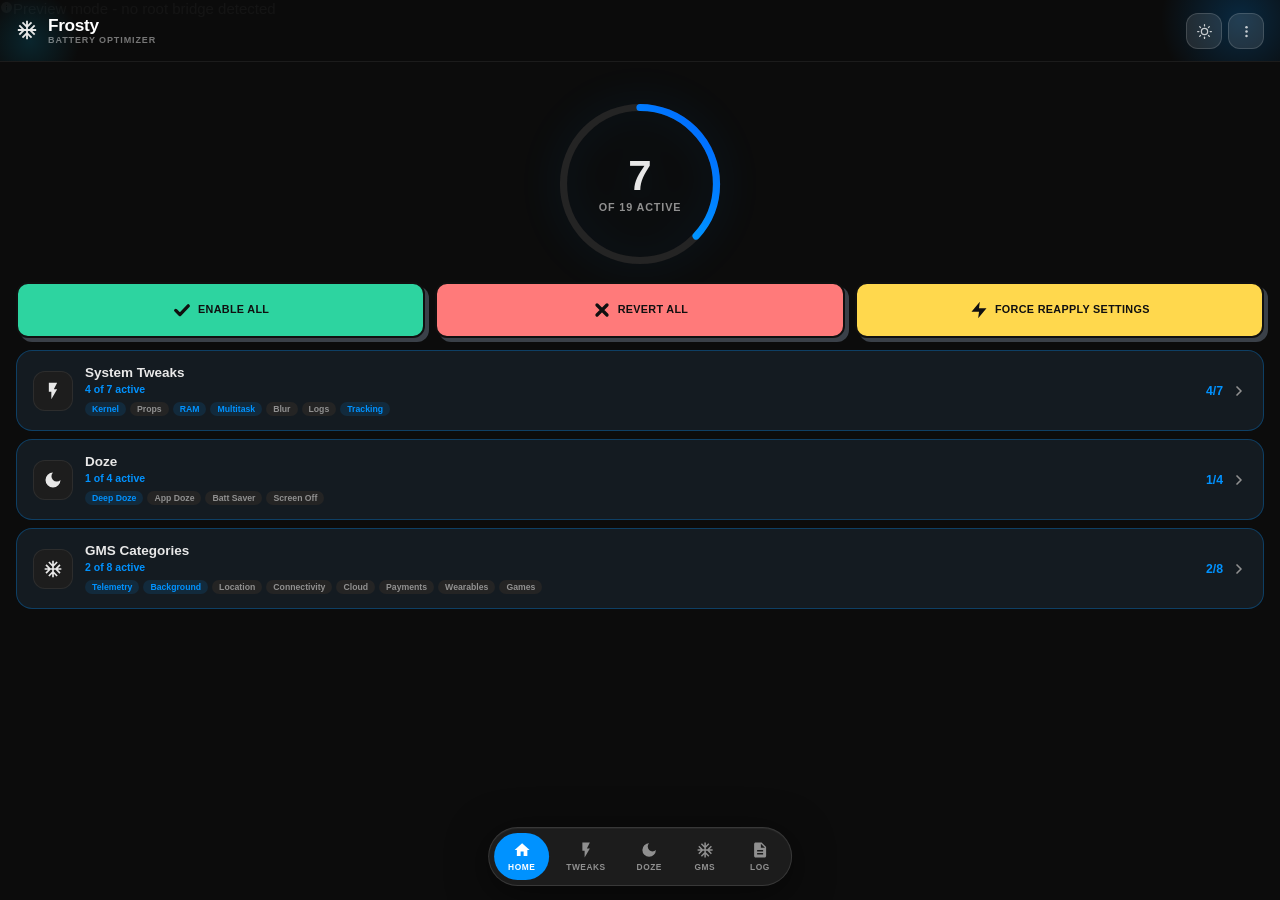
==== commit aab3f187: "4.5 release" ====
--- a/module/webroot/index.html
+++ b/module/webroot/index.html
@@ -1,94 +1,42 @@
 <!DOCTYPE html>
 <html lang="en" data-theme="dark">
 <head>
+<script>
+(function () {
+  var VALID = ['comic', 'retro', 'terminal', 'handheld'];
+  function boot(v) {
+    v = (v || '').trim();
+    if (VALID.indexOf(v) !== -1) location.replace(v + '.html');
+  }
+  if (typeof ksu !== 'undefined' && typeof ksu.exec === 'function') {
+    var cb = 'fxBoot_' + Date.now();
+    window[cb] = function (errno, stdout) {
+      delete window[cb];
+      var m = /^WEBUI_THEME=(.*)$/m.exec(stdout || '');
+      boot(m && m[1]);
+    };
+    try {
+      ksu.exec('grep "^WEBUI_THEME=" /data/adb/modules/Frosty/config/user_prefs 2>/dev/null', '{}', cb);
+    } catch (e) { delete window[cb]; }
+  } else {
+    try {
+      var p = JSON.parse(localStorage.getItem('frosty_demo_prefs') || '{}');
+      boot(p.WEBUI_THEME);
+    } catch (e) {}
+  }
+})();
+</script>
   <meta charset="UTF-8">
-  <meta name="viewport" content="width=device-width,initial-scale=1,user-scalable=no,viewport-fit=cover">
-  <meta name="theme-color" content="#0D0F11" id="theme-meta">
+  <meta name="viewport" content="width=device-width,initial-scale=1,viewport-fit=cover">
+  <meta name="theme-color" content="#0C0C0C" id="theme-meta">
   <title>Frosty</title>
   <link rel="stylesheet" href="/internal/insets.css">
   <link rel="stylesheet" href="style.css">
 </head>
-<body unresolved style="overflow:hidden;position:fixed;inset:0;">
-<div id="toast-wrap"></div>
-<div class="loading-overlay" id="loading-overlay">
-  <div class="loading-box">
-    <div class="spinner"></div>
-    <div class="loading-txt" id="loading-txt" data-i18n="loading_default">Processing...</div>
-  </div>
-</div>
-
-<div class="modal-overlay" id="wl-modal">
-  <div class="modal">
-    <div class="modal-head">
-      <h3><span data-i18n="wl_title">Deep Doze Whitelist</span></h3>
-      <button class="modal-x ripple" id="wl-close">&#x2715;</button>
-    </div>
-    <div class="modal-notice"><span><svg viewBox="0 0 24 24" width="16" height="16" fill="currentColor"><path d="M12 2C6.48 2 2 6.48 2 12s4.48 10 10 10 10-4.48 10-10S17.52 2 12 2zm1 15h-2v-6h2v6zm0-8h-2V7h2v2z"/></svg></span><span data-i18n="wl_notice">Whitelisted apps bypass Deep Doze restrictions. Add messaging, banking, and alarm apps here.</span></div>
-    <div class="modal-controls">
-      <input type="text" class="modal-search" placeholder="Search apps..." data-i18n-ph="wl_search" id="wl-search">
-      <label class="sys-toggle"><input type="checkbox" id="wl-sys"><span data-i18n="wl_system">System</span></label>
-    </div>
-    <div class="modal-list" id="wl-list"></div>
-  </div>
-</div>
-
-<div class="modal-overlay" id="ramwl-modal">
-  <div class="modal">
-    <div class="modal-head">
-      <h3><span data-i18n="ram_wl_title">RAM Cleaner Whitelist</span></h3>
-      <button class="modal-x ripple" id="ram-wl-close">&#x2715;</button>
-    </div>
-    <div class="modal-notice"><span><svg viewBox="0 0 24 24" width="16" height="16" fill="currentColor"><path d="M12 2C6.48 2 2 6.48 2 12s4.48 10 10 10 10-4.48 10-10S17.52 2 12 2zm1 15h-2v-6h2v6zm0-8h-2V7h2v2z"/></svg></span><span data-i18n="ram_wl_notice">Whitelisted apps are never force-stopped by the RAM cleaner.</span></div>
-    <div class="modal-controls">
-      <input type="text" class="modal-search" placeholder="Search apps..." data-i18n-ph="wl_search" id="ram-wl-search">
-      <label class="sys-toggle"><input type="checkbox" id="ram-wl-sys"><span data-i18n="wl_system">System</span></label>
-    </div>
-    <div class="modal-list" id="ramwl-list"></div>
-  </div>
-</div>
-
-<div class="modal-overlay centered" id="about-modal">
-  <div class="modal about-modal">
-    <div class="about-hero">
-      <button class="about-close-btn ripple" id="about-close">&#x2715;</button>
-      <div class="about-hero-ico"><svg viewBox="0 0 24 24" width="38" height="38" fill="currentColor"><path d="M22 11h-4.17l3.24-3.24-1.41-1.42L15 11h-2V9l4.66-4.66-1.42-1.41L13 6.17V2h-2v4.17L7.76 2.93 6.34 4.34 11 9v2H9L4.34 6.34 2.93 7.76 6.17 11H2v2h4.17l-3.24 3.24 1.41 1.42L9 13h2v2l-4.66 4.66 1.42 1.41L11 17.83V22h2v-4.17l3.24 3.24 1.42-1.41L13 15v-2h2l4.66 4.66 1.41-1.42L17.83 13H22z"/></svg></div>
-      <div class="about-hero-name" id="about-name">Frosty</div>
-      <div class="about-hero-tag" id="about-version"></div>
-    </div>
-    <div class="about-body">
-      <div class="about-desc" id="about-desc"></div>
-      <div class="about-author" id="about-author"></div>
-      <a class="about-gh ripple" id="about-gh-btn">
-        <svg viewBox="0 0 24 24" width="15" height="15" fill="currentColor"><path d="M12 0C5.37 0 0 5.37 0 12c0 5.3 3.44 9.8 8.21 11.39.6.11.79-.26.79-.58v-2.23c-3.34.73-4.03-1.42-4.03-1.42-.55-1.39-1.33-1.76-1.33-1.76-1.09-.74.08-.73.08-.73 1.2.08 1.84 1.24 1.84 1.24 1.07 1.83 2.81 1.3 3.49 1 .11-.78.42-1.3.76-1.6-2.67-.31-5.47-1.34-5.47-5.93 0-1.31.47-2.38 1.24-3.22-.13-.3-.54-1.52.12-3.18 0 0 1-.32 3.3 1.23.96-.27 1.98-.4 3-.4s2.05.13 3.01.4c2.29-1.55 3.3-1.23 3.3-1.23.66 1.65.24 2.87.12 3.18.77.84 1.23 1.91 1.23 3.22 0 4.61-2.81 5.62-5.48 5.92.43.37.82 1.1.82 2.22v3.29c0 .32.19.69.8.58C20.57 21.8 24 17.3 24 12c0-6.63-5.37-12-12-12z"/></svg>
-        <span data-i18n="about_github">View on GitHub</span>
-      </a>
-    </div>
-  </div>
-</div>
-
-<div class="modal-overlay centered" id="io-modal">
-  <div class="modal io-modal">
-    <div class="modal-head"><h3 data-i18n="io_title">Import / Export</h3><button class="modal-x ripple" id="io-close">&#x2715;</button></div>
-    <div class="io-body">
-      <button class="io-action-btn ripple" id="io-export-btn">
-        <svg viewBox="0 0 24 24" width="17" height="17" fill="currentColor"><path d="M4 17h16v2H4v-2zm7-9.41V17h2V7.59l3.71 3.7 1.41-1.41L12 3.17 5.88 9.88l1.41 1.41L11 7.59z"/></svg>
-        <span data-i18n="io_export">Export Current Settings</span>
-      </button>
-      <div class="io-sep"><span data-i18n="io_backups">Saved backups</span></div>
-      <div class="io-list" id="io-list"><div class="io-empty" data-i18n="io_empty">No backups found</div></div>
-    </div>
-  </div>
-</div>
-
-<div class="modal-overlay centered" id="lang-modal">
-  <div class="modal lang-modal">
-    <div class="modal-head"><h3 data-i18n="lang_title">Language</h3><button class="modal-x ripple" id="lang-close">&#x2715;</button></div>
-    <div class="lang-list" id="lang-list"></div>
-  </div>
-</div>
+<body data-fx-skin="stock" unresolved style="overflow:hidden;position:fixed;inset:0;">
 
 <div class="scroll-clip">
-<div id="app">
+<div id="app" data-fx-scroll>
 
   <header class="hdr">
     <div class="hdr-glow" aria-hidden="true"></div>
@@ -100,27 +48,39 @@
       </div>
     </div>
     <div class="hdr-right">
-      <button id="theme-toggle" class="hdr-icon-btn ripple">
+      <button id="theme-toggle" class="hdr-icon-btn ripple" aria-label="Toggle theme" data-i18n-aria="a11y_theme_toggle">
         <svg class="icon-dark" viewBox="0 0 24 24" width="15" height="15" fill="none" stroke="currentColor" stroke-width="2" stroke-linecap="round" stroke-linejoin="round"><circle cx="12" cy="12" r="5"/><line x1="12" y1="1" x2="12" y2="3"/><line x1="12" y1="21" x2="12" y2="23"/><line x1="4.22" y1="4.22" x2="5.64" y2="5.64"/><line x1="18.36" y1="18.36" x2="19.78" y2="19.78"/><line x1="1" y1="12" x2="3" y2="12"/><line x1="21" y1="12" x2="23" y2="12"/><line x1="4.22" y1="19.78" x2="5.64" y2="18.36"/><line x1="18.36" y1="5.64" x2="19.78" y2="4.22"/></svg>
         <svg class="icon-light" viewBox="0 0 24 24" width="15" height="15" fill="none" stroke="currentColor" stroke-width="2" stroke-linecap="round" stroke-linejoin="round"><path d="M21 12.79A9 9 0 1 1 11.21 3 7 7 0 0 0 21 12.79z"/></svg>
       </button>
       <div class="hdr-menu" id="hdr-menu-wrap">
-        <button class="hdr-icon-btn ripple" id="hdr-dots-btn">
+        <button class="hdr-icon-btn ripple" id="hdr-dots-btn" aria-label="Menu" data-i18n-aria="a11y_menu" aria-haspopup="true" aria-expanded="false">
           <svg viewBox="0 0 24 24" width="15" height="15" fill="currentColor"><circle cx="12" cy="5" r="2"/><circle cx="12" cy="12" r="2"/><circle cx="12" cy="19" r="2"/></svg>
         </button>
         <div class="hdr-dropdown" id="hdr-dropdown">
-          <button class="hdr-opt ripple" id="menu-io">
-            <span class="hdr-opt-ico"><svg viewBox="0 0 24 24" width="17" height="17" fill="currentColor"><path d="M17 3H5a2 2 0 0 0-2 2v14a2 2 0 0 0 2 2h14a2 2 0 0 0 2-2V7l-4-4zm2 16H5V5h11.17L19 7.83V19zm-7-7a3 3 0 1 0 0 6 3 3 0 0 0 0-6zm-5-5h8v4H7V7z"/></svg></span>
-            <span data-i18n="menu_io">Import / Export</span>
-          </button>
-          <button class="hdr-opt ripple" id="menu-lang">
+          <button class="hdr-opt ripple" data-fx-modal-open="lang">
             <span class="hdr-opt-ico hdr-opt-ico--lang">
               <svg viewBox="0 0 24 24" width="17" height="17" fill="currentColor"><path d="M11.99 2C6.47 2 2 6.48 2 12s4.47 10 9.99 10C17.52 22 22 17.52 22 12S17.52 2 11.99 2zm6.93 6h-2.95a15.65 15.65 0 0 0-1.38-3.56A8.03 8.03 0 0 1 18.92 8zM12 4.04c.83 1.2 1.48 2.53 1.91 3.96h-3.82c.43-1.43 1.08-2.76 1.91-3.96zM4.26 14C4.1 13.36 4 12.69 4 12s.1-1.36.26-2h3.38c-.08.66-.14 1.32-.14 2 0 .68.06 1.34.14 2H4.26zm.82 2h2.95c.32 1.25.78 2.45 1.38 3.56A7.987 7.987 0 0 1 5.08 16zm2.95-8H5.08a7.987 7.987 0 0 1 4.33-3.56A15.65 15.65 0 0 0 8.03 8zM12 19.96c-.83-1.2-1.48-2.53-1.91-3.96h3.82c-.43 1.43-1.08 2.76-1.91 3.96zM14.34 14H9.66c-.09-.66-.16-1.32-.16-2 0-.68.07-1.35.16-2h4.68c.09.65.16 1.32.16 2 0 .68-.07 1.34-.16 2zm.25 5.56a15.65 15.65 0 0 0 1.38-3.56h2.95a8.03 8.03 0 0 1-4.33 3.56zM16.36 14c.08-.66.14-1.32.14-2 0-.68-.06-1.34-.14-2h3.38c.16.64.26 1.31.26 2s-.1 1.36-.26 2h-3.38z"/></svg>
               <span class="hdr-opt-ico-zh">&#x6587;</span>
             </span>
             <span data-i18n="menu_lang">Language</span>
           </button>
-          <button class="hdr-opt ripple" id="menu-about">
+          <button class="hdr-opt ripple" data-fx-modal-open="themes">
+            <span class="hdr-opt-ico">
+              <svg viewBox="0 0 24 24" width="17" height="17" fill="currentColor" fill-rule="evenodd" aria-hidden="true">
+                <path d="M12 3a9 9 0 0 0 0 18c1.2 0 2-.8 2-1.8 0-.5-.2-.9-.5-1.2-.3-.4-.5-.8-.5-1.2 0-1 .8-1.8 1.8-1.8H17a4 4 0 0 0 4-4c0-4.4-4-8-9-8zM6.35 10.5a1.15 1.15 0 1 0 2.3 0 1.15 1.15 0 1 0-2.3 0zM10.85 7.5a1.15 1.15 0 1 0 2.3 0 1.15 1.15 0 1 0-2.3 0zM15.35 10.5a1.15 1.15 0 1 0 2.3 0 1.15 1.15 0 1 0-2.3 0zM6.85 15.5a1.15 1.15 0 1 0 2.3 0 1.15 1.15 0 1 0-2.3 0z"/>
+              </svg>
+            </span>
+            <span data-i18n="menu_themes">Themes</span>
+          </button>
+          <button class="hdr-opt ripple" data-fx-modal-open="io">
+            <span class="hdr-opt-ico"><svg viewBox="0 0 24 24" width="17" height="17" fill="currentColor"><path d="M17 3H5a2 2 0 0 0-2 2v14a2 2 0 0 0 2 2h14a2 2 0 0 0 2-2V7l-4-4zm2 16H5V5h11.17L19 7.83V19zm-7-7a3 3 0 1 0 0 6 3 3 0 0 0 0-6zm-5-5h8v4H7V7z"/></svg></span>
+            <span data-i18n="menu_io">Import / Export</span>
+          </button>
+          <button class="hdr-opt ripple" data-fx-modal-open="bugreport">
+            <span class="hdr-opt-ico"><svg viewBox="0 0 24 24" width="17" height="17" fill="none" stroke="currentColor" stroke-width="1.6" stroke-linecap="round" stroke-linejoin="round"><ellipse cx="12" cy="13.5" rx="5" ry="6.5"/><ellipse cx="12" cy="5.5" rx="2.2" ry="2"/><path d="M10 3.5 8.5 1.5M14 3.5 15.5 1.5"/><path d="M12 7v13"/><path d="M7.5 9 3.5 7M7 13H2.5M7.5 17l-4 2"/><path d="M16.5 9 20.5 7M17 13h4.5M16.5 17l4 2"/></svg></span>
+            <span data-i18n="menu_bugreport">Bug Report</span>
+          </button>
+          <button class="hdr-opt ripple" data-fx-modal-open="about">
             <span class="hdr-opt-ico"><svg viewBox="0 0 24 24" width="17" height="17" fill="currentColor"><path d="M12 2C6.48 2 2 6.48 2 12s4.48 10 10 10 10-4.48 10-10S17.52 2 12 2zm1 15h-2v-6h2v6zm0-8h-2V7h2v2z"/></svg></span>
             <span data-i18n="menu_about">About</span>
           </button>
@@ -129,8 +89,7 @@
     </div>
   </header>
 
-  <!-- PAGE: HOME -->
-  <div class="page page-active" id="page-home">
+  <div class="view" data-fx-view="home" data-fx-initial>
 
     <div class="kpi-ring-wrap" id="kpi-ring-wrap">
       <svg class="kpi-svg" viewBox="0 0 200 200" aria-hidden="true">
@@ -147,180 +106,199 @@
           transform="rotate(-90 100 100)"/>
       </svg>
       <div class="kpi-center">
-        <span class="kpi-num" id="kpi-num">0</span>
-        <span class="kpi-sub" data-i18n="kpi_sub">of 18 active</span>
+        <span class="kpi-num" data-fx-kpi>0</span>
+        <span class="kpi-sub" data-i18n="kpi_sub">of 19 active</span>
       </div>
     </div>
     <div class="actions">
-      <button class="act-btn freeze ripple" id="btn-freeze">
-        <svg viewBox="0 0 24 24" width="22" height="22" fill="none" stroke="currentColor" stroke-width="2.8" stroke-linecap="round" stroke-linejoin="round"><path d="M4 13l5.5 5.5L20 6"/></svg>
+      <button class="act-btn freeze ripple" data-fx-action="freeze">
+        <svg viewBox="0 0 24 24" width="20" height="20" fill="none" stroke="currentColor" stroke-width="4" stroke-linecap="round" stroke-linejoin="round"><path d="M4.5 12.5l5 5L19.5 7"/></svg>
         <span data-i18n="btn_freeze">Enable All</span>
       </button>
-      <button class="act-btn stock ripple" id="btn-stock">
-        <svg viewBox="0 0 24 24" width="22" height="22" fill="none" stroke="currentColor" stroke-width="2.8" stroke-linecap="round"><path d="M6 6l12 12M18 6L6 18"/></svg>
+      <button class="act-btn stock ripple" data-fx-action="stock">
+        <svg viewBox="0 0 24 24" width="20" height="20" fill="none" stroke="currentColor" stroke-width="4" stroke-linecap="round"><path d="M6 6l12 12M18 6L6 18"/></svg>
         <span data-i18n="btn_revert">Revert All</span>
       </button>
-      <button class="act-btn reapply ripple" id="btn-reapply">
-        <svg viewBox="0 0 24 24" width="22" height="22" fill="currentColor"><path d="M5.5 4.5v15L20 12z"/></svg>
+      <button class="act-btn reapply ripple" data-fx-action="reapply">
+        <svg viewBox="0 0 24 24" width="20" height="20" fill="currentColor"><polygon points="13 2 3 14 12 14 11 22 21 10 12 10 13 2"/></svg>
         <span data-i18n="btn_reapply">Force Reapply Settings</span>
       </button>
     </div>
     <div class="status-list">
-      <div class="status-card ripple" id="status-tweaks" data-page="tweaks">
+      <div class="status-card ripple" data-fx-nav="tweaks">
         <div class="status-left">
           <div class="status-ico"><svg viewBox="0 0 24 24" width="20" height="20" fill="currentColor"><path d="M7 2v11h3v9l7-12h-4l4-8z"/></svg></div>
           <div class="status-info">
             <span class="status-name" data-i18n="sec_tweaks">System Tweaks</span>
-            <span class="status-count" id="status-count-tweaks">0 of 6 active</span>
-            <div class="status-pills" id="status-pills-tweaks"></div>
+            <span class="status-count" data-fx-count="tweaks">0 of 7 active</span>
+            <div class="status-pills" data-fx-pills="tweaks"></div>
           </div>
         </div>
         <div class="status-right">
-          <span class="status-ratio" id="status-ratio-tweaks">0/6</span>
+          <span class="status-ratio" data-fx-ratio="tweaks">0/7</span>
           <div class="status-chevron"><svg viewBox="0 0 24 24" width="16" height="16" fill="none" stroke="currentColor" stroke-width="2.5" stroke-linecap="round" stroke-linejoin="round"><polyline points="9 18 15 12 9 6"/></svg></div>
         </div>
       </div>
-      <div class="status-card ripple" id="status-doze" data-page="doze">
+      <div class="status-card ripple" data-fx-nav="doze">
         <div class="status-left">
           <div class="status-ico"><svg viewBox="0 0 24 24" width="20" height="20" fill="currentColor"><path d="M12 3a6 6 0 0 0 9 9 9 9 0 1 1-9-9z"/></svg></div>
           <div class="status-info">
             <span class="status-name" data-i18n="sec_doze">Doze</span>
-            <span class="status-count" id="status-count-doze">0 of 4 active</span>
-            <div class="status-pills" id="status-pills-doze"></div>
+            <span class="status-count" data-fx-count="doze">0 of 4 active</span>
+            <div class="status-pills" data-fx-pills="doze"></div>
           </div>
         </div>
         <div class="status-right">
-          <span class="status-ratio" id="status-ratio-doze">0/4</span>
+          <span class="status-ratio" data-fx-ratio="doze">0/4</span>
           <div class="status-chevron"><svg viewBox="0 0 24 24" width="16" height="16" fill="none" stroke="currentColor" stroke-width="2.5" stroke-linecap="round" stroke-linejoin="round"><polyline points="9 18 15 12 9 6"/></svg></div>
         </div>
       </div>
-      <div class="status-card ripple" id="status-gms" data-page="gms">
+      <div class="status-card ripple" data-fx-nav="gms">
         <div class="status-left">
           <div class="status-ico"><svg viewBox="0 0 24 24" width="20" height="20" fill="currentColor"><path d="M22 11h-4.17l3.24-3.24-1.41-1.42L15 11h-2V9l4.66-4.66-1.42-1.41L13 6.17V2h-2v4.17L7.76 2.93 6.34 4.34 11 9v2H9L4.34 6.34 2.93 7.76 6.17 11H2v2h4.17l-3.24 3.24 1.41 1.42L9 13h2v2l-4.66 4.66 1.42 1.41L11 17.83V22h2v-4.17l3.24 3.24 1.42-1.41L13 15v-2h2l4.66 4.66 1.41-1.42L17.83 13H22z"/></svg></div>
           <div class="status-info">
             <span class="status-name" data-i18n="sec_gms">GMS Categories</span>
-            <span class="status-count" id="status-count-gms">0 of 8 active</span>
-            <div class="status-pills" id="status-pills-gms"></div>
+            <span class="status-count" data-fx-count="gms">0 of 8 active</span>
+            <div class="status-pills" data-fx-pills="gms"></div>
           </div>
         </div>
         <div class="status-right">
-          <span class="status-ratio" id="status-ratio-gms">0/8</span>
+          <span class="status-ratio" data-fx-ratio="gms">0/8</span>
           <div class="status-chevron"><svg viewBox="0 0 24 24" width="16" height="16" fill="none" stroke="currentColor" stroke-width="2.5" stroke-linecap="round" stroke-linejoin="round"><polyline points="9 18 15 12 9 6"/></svg></div>
         </div>
       </div>
     </div>
   </div>
 
-  <!-- PAGE: TWEAKS -->
-  <div class="page" id="page-tweaks">
+  <div class="view" data-fx-view="tweaks">
     <section class="card">
       <h2 class="card-title" data-i18n="sec_tweaks">System Tweaks</h2>
-      <div class="tgl-row ripple" data-key="kernel_tweaks">
+      <div class="tgl-row ripple" data-fx-toggle="kernel_tweaks">
         <div class="tgl-info"><span class="tgl-name" data-i18n="tgl_kernel">Kernel Tweaks</span><span class="tgl-desc" data-i18n="tgl_kernel_desc">Speeds up task switching, reduces CPU wakeups</span></div>
-        <label class="tgl"><input type="checkbox" id="t-kernel"><span class="tgl-sl"></span></label>
-      </div>
-      <div class="tgl-row ripple" data-key="system_props">
+        <span data-fx-switch></span>
+      </div>
+      <div class="tgl-row ripple" data-fx-toggle="system_props">
         <div class="tgl-info"><span class="tgl-name" data-i18n="tgl_sysprops">System Props</span><span class="tgl-desc" data-i18n="tgl_sysprops_desc">Disables debug logging, saves battery and RAM</span><span class="reboot-tag" data-i18n="reboot_req">&#x26A0; Reboot required</span></div>
-        <label class="tgl"><input type="checkbox" id="t-sysprops"><span class="tgl-sl"></span></label>
-      </div>
-      <div class="tgl-row ripple" data-key="ram_optimizer">
+        <span data-fx-switch></span>
+      </div>
+      <div class="tgl-row ripple" data-fx-toggle="ram_optimizer">
         <div class="tgl-info"><span class="tgl-name" data-i18n="tgl_ram_optimizer">RAM Optimizer</span><span class="tgl-desc" data-i18n="tgl_ram_optimizer_desc">Limits cached and empty background processes, tunes zram swap behavior for more free RAM</span></div>
-        <label class="tgl"><input type="checkbox" id="t-ram-optimizer"><span class="tgl-sl"></span></label>
-      </div>
-      <div class="ram-opt-extras dd-extras" id="ram-opt-extras">
-        <div class="level-row">
-          <button class="lvl-btn ripple" data-level="moderate" id="ram-lvl-mod"><span class="lvl-ico"><svg viewBox="-0.5 0 32 32" width="16" height="15" fill="currentColor"><path d="M30.000,32.000 L23.000,32.000 C22.447,32.000 22.000,31.552 22.000,31.000 L22.000,1.000 C22.000,0.448 22.447,-0.000 23.000,-0.000 L30.000,-0.000 C30.553,-0.000 31.000,0.448 31.000,1.000 L31.000,31.000 C31.000,31.552 30.553,32.000 30.000,32.000 ZM29.000,2.000 L24.000,2.000 L24.000,30.000 L29.000,30.000 L29.000,2.000 ZM19.000,32.000 L12.000,32.000 C11.448,32.000 11.000,31.552 11.000,31.000 L11.000,17.000 C11.000,16.448 11.448,16.000 12.000,16.000 L19.000,16.000 C19.553,16.000 20.000,16.448 20.000,17.000 L20.000,31.000 C20.000,31.552 19.553,32.000 19.000,32.000 ZM18.000,18.000 L13.000,18.000 L13.000,30.000 L18.000,30.000 L18.000,18.000 ZM8.000,32.000 L1.000,32.000 C0.448,32.000 0.000,31.552 0.000,31.000 L0.000,11.000 C0.000,10.448 0.448,10.000 1.000,10.000 L8.000,10.000 C8.552,10.000 9.000,10.448 9.000,11.000 L9.000,31.000 C9.000,31.552 8.552,32.000 8.000,32.000 ZM7.000,12.000 L2.000,12.000 L2.000,30.000 L7.000,30.000 L7.000,12.000 Z"/></svg></span><span class="lvl-name" data-i18n="lvl_moderate">Moderate</span></button>
-          <button class="lvl-btn ripple" data-level="maximum" id="ram-lvl-max"><span class="lvl-ico"><svg viewBox="0 0 24 24" width="18" height="18" fill="currentColor"><path d="M3 13h2l3-7 3 11 3-8 2 4h5" fill="none" stroke="currentColor" stroke-width="2" stroke-linecap="round" stroke-linejoin="round"/></svg></span><span class="lvl-name" data-i18n="lvl_maximum">Maximum</span></button>
-        </div>
-      </div>
-      <div class="bss-extras always-on">
-        <button class="bss-cfg-btn ripple" id="ram-clean-open"><span><svg viewBox="0 0 24 24" width="15" height="15" fill="none" stroke="currentColor" stroke-linecap="round" stroke-linejoin="round" stroke-width="2"><rect x="6" y="6" width="12" height="12" rx="1" fill="currentColor" fill-opacity="0.18" stroke="currentColor"/><path d="M12 6V3m4 3V4M8 6V4m10 8h3m-3 4h2M18 8h2M12 18v3M8 18v2m8-2v2M6 12H3M6 8H4m2 8H4"/></svg></span><span data-i18n="ram_cleaner_btn">RAM Cleaner</span></button>
-      </div>
-      <div class="tgl-row ripple" data-key="blur_disable">
+        <span data-fx-switch></span>
+      </div>
+      <div class="ram-opt-extras dd-extras" data-fx-extra="ram_optimizer">
+        <div class="level-row" data-fx-levelgroup="ram_optimizer_level">
+          <button class="lvl-btn ripple" data-fx-level="moderate"><span class="lvl-ico"><svg viewBox="-0.5 0 32 32" width="16" height="15" fill="currentColor"><path d="M30.000,32.000 L23.000,32.000 C22.447,32.000 22.000,31.552 22.000,31.000 L22.000,1.000 C22.000,0.448 22.447,-0.000 23.000,-0.000 L30.000,-0.000 C30.553,-0.000 31.000,0.448 31.000,1.000 L31.000,31.000 C31.000,31.552 30.553,32.000 30.000,32.000 ZM29.000,2.000 L24.000,2.000 L24.000,30.000 L29.000,30.000 L29.000,2.000 ZM19.000,32.000 L12.000,32.000 C11.448,32.000 11.000,31.552 11.000,31.000 L11.000,17.000 C11.000,16.448 11.448,16.000 12.000,16.000 L19.000,16.000 C19.553,16.000 20.000,16.448 20.000,17.000 L20.000,31.000 C20.000,31.552 19.553,32.000 19.000,32.000 ZM18.000,18.000 L13.000,18.000 L13.000,30.000 L18.000,30.000 L18.000,18.000 ZM8.000,32.000 L1.000,32.000 C0.448,32.000 0.000,31.552 0.000,31.000 L0.000,11.000 C0.000,10.448 0.448,10.000 1.000,10.000 L8.000,10.000 C8.552,10.000 9.000,10.448 9.000,11.000 L9.000,31.000 C9.000,31.552 8.552,32.000 8.000,32.000 ZM7.000,12.000 L2.000,12.000 L2.000,30.000 L7.000,30.000 L7.000,12.000 Z"/></svg></span><span class="lvl-name" data-i18n="lvl_moderate">Moderate</span></button>
+          <button class="lvl-btn ripple" data-fx-level="maximum"><span class="lvl-ico"><svg viewBox="0 0 24 24" width="18" height="18" fill="currentColor"><path d="M3 13h2l3-7 3 11 3-8 2 4h5" fill="none" stroke="currentColor" stroke-width="2" stroke-linecap="round" stroke-linejoin="round"/></svg></span><span class="lvl-name" data-i18n="lvl_maximum">Maximum</span></button>
+        </div>
+      </div>
+    <div class="bss-extras always-on">
+          <button class="bss-cfg-btn ripple" data-fx-modal-open="ramclean"><span><svg viewBox="0 0 24 24" width="15" height="15" fill="none" stroke="currentColor" stroke-linecap="round" stroke-linejoin="round" stroke-width="2"><rect x="6" y="6" width="12" height="12" rx="1" fill="currentColor" fill-opacity="0.18" stroke="currentColor"/><path d="M12 6V3m4 3V4M8 6V4m10 8h3m-3 4h2M18 8h2M12 18v3M8 18v2m8-2v2M6 12H3M6 8H4m2 8H4"/></svg></span><span data-i18n="ram_cleaner_btn">RAM Cleaner</span></button>
+        </div>
+      <div class="divider"></div>
+      <div class="tgl-row ripple" data-fx-toggle="multitask_enabled">
+        <div class="tgl-info"><span class="tgl-name" data-i18n="multitask_title">Multitasking Profile</span><span class="tgl-desc" data-i18n="multitask_desc">How aggressively background apps get closed to free RAM. Performance keeps more ready to resume instantly. Power Saving closes more of them sooner.</span></div>
+        <span data-fx-switch></span>
+      </div>
+      <div class="dd-extras" data-fx-extra="multitask_enabled">
+        <div class="level-row" data-fx-levelgroup="multitask_profile">
+          <button class="lvl-btn ripple" data-fx-level="performance"><span class="lvl-name" data-i18n="lvl_performance">Performance</span></button>
+          <button class="lvl-btn ripple" data-fx-level="balanced"><span class="lvl-name" data-i18n="lvl_balanced">Balanced</span></button>
+          <button class="lvl-btn ripple" data-fx-level="powersaving"><span class="lvl-name" data-i18n="lvl_powersaving">Power Saving</span></button>
+        </div>
+      </div>
+      <div class="divider"></div>
+      <div class="tgl-row ripple" data-fx-toggle="blur_disable">
         <div class="tgl-info"><span class="tgl-name" data-i18n="tgl_blur">Disable Blur</span><span class="tgl-desc" data-i18n="tgl_blur_desc">Reduces GPU load, smoother on weaker devices</span></div>
-        <label class="tgl"><input type="checkbox" id="t-blur"><span class="tgl-sl"></span></label>
-      </div>
-      <div class="tgl-row ripple" data-key="log_killing">
+        <span data-fx-switch></span>
+      </div>
+      <div class="tgl-row ripple" data-fx-toggle="log_killing">
         <div class="tgl-info"><span class="tgl-name" data-i18n="tgl_logs">Kill Logs</span><span class="tgl-desc" data-i18n="tgl_logs_desc">Stops background loggers, frees RAM</span><span class="reboot-tag" data-i18n="reboot_req">&#x26A0; Reboot required</span></div>
-        <label class="tgl"><input type="checkbox" id="t-logs"><span class="tgl-sl"></span></label>
-      </div>
-      <div class="tgl-row ripple" data-key="kill_tracking">
+        <span data-fx-switch></span>
+      </div>
+      <div class="tgl-row ripple" data-fx-toggle="kill_tracking">
         <div class="tgl-info"><span class="tgl-name" data-i18n="tgl_tracking">Kill Google Tracking</span><span class="tgl-desc" data-i18n="tgl_tracking_desc">Disables GMS analytics, Clearcut telemetry, Phenotype polling and ad tracking at the app layer</span></div>
-        <label class="tgl"><input type="checkbox" id="t-tracking"><span class="tgl-sl"></span></label>
+        <span data-fx-switch></span>
       </div>
     </section>
   </div>
 
-  <!-- PAGE: DOZE -->
-  <div class="page" id="page-doze">
+  <div class="view" data-fx-view="doze">
     <section class="card">
       <h2 class="card-title" data-i18n="sec_doze">Doze</h2>
-      <div class="tgl-row ripple" data-key="custom_app_doze">
+      <div class="tgl-row ripple" data-fx-toggle="custom_app_doze">
         <div class="tgl-info"><span class="tgl-name" data-i18n="tgl_cad">App Doze</span><span class="tgl-desc" data-i18n="tgl_cad_desc">Removes selected apps from Android's Doze power-save exemption list. GMS can be selected here too.</span><span class="reboot-tag" data-i18n="reboot_req">&#x26A0; Reboot required</span></div>
-        <label class="tgl"><input type="checkbox" id="t-custom-app-doze"><span class="tgl-sl"></span></label>
-      </div>
-      <div class="cad-extras" id="cad-extras">
-        <button class="wl-btn ripple" id="cad-open"><span data-i18n="cad_btn">&#x25B6; Manage Apps</span><span class="wl-count" id="cad-count">0</span></button>
-      </div>
-      <div class="divider"></div>
-      <div class="tgl-row ripple" data-key="deep_doze">
+        <span data-fx-switch></span>
+      </div>
+      <div class="cad-extras" data-fx-extra="custom_app_doze">
+        <button class="wl-btn ripple" data-fx-picker-open="cad"><span data-i18n="cad_btn">&#x25B6; Manage Apps</span><span class="wl-count" data-fx-picker-count="cad">0</span></button>
+      </div>
+      <div class="divider"></div>
+      <div class="tgl-row ripple" data-fx-toggle="deep_doze">
         <div class="tgl-info"><span class="tgl-name" data-i18n="tgl_deep_doze">Deep Doze</span><span class="tgl-desc" data-i18n="tgl_deep_doze_desc">Restricts background activity for all apps</span></div>
-        <label class="tgl"><input type="checkbox" id="t-deep-doze"><span class="tgl-sl"></span></label>
-      </div>
-      <div class="dd-extras" id="dd-extras">
-        <div class="level-row">
-          <button class="lvl-btn ripple" data-level="moderate" id="lvl-mod"><span class="lvl-ico"><svg viewBox="0 0 24 24" width="18" height="18" fill="currentColor"><path d="M17,8C8,10,5.9,16.17,3.82,21.34L5.71,22l1-2.3A4.49,4.49,0,0,0,8,20C19,20,22,3,22,3,21,5,14,5.25,9,6.25S2,11.5,2,13.5a6.22,6.22,0,0,0,1.75,3.75C7,8,17,8,17,8Z"/></svg></span><span class="lvl-name" data-i18n="lvl_moderate">Moderate</span></button>
-          <button class="lvl-btn ripple" data-level="maximum" id="lvl-max"><span class="lvl-ico"><svg viewBox="0 0 24 24" width="18" height="18" fill="currentColor"><path d="M7 2v11h3v9l7-12h-4l4-8z"/></svg></span><span class="lvl-name" data-i18n="lvl_maximum">Maximum</span></button>
-        </div>
-        <button class="wl-btn ripple" id="wl-open"><span data-i18n="wl_btn">&#x25B6; Manage Apps</span><span class="wl-count" id="wl-count">0</span></button>
-      </div>
-      <div class="divider"></div>
-      <div class="tgl-row ripple" data-key="battery_saver">
+        <span data-fx-switch></span>
+      </div>
+      <div class="dd-extras" data-fx-extra="deep_doze">
+        <div class="level-row" data-fx-levelgroup="deep_doze_level">
+          <button class="lvl-btn ripple" data-fx-level="minimum"><span class="lvl-ico"><svg viewBox="0 0 24 24" width="18" height="18" fill="currentColor"><path d="M17,8C8,10,5.9,16.17,3.82,21.34L5.71,22l1-2.3A4.49,4.49,0,0,0,8,20C19,20,22,3,22,3,21,5,14,5.25,9,6.25S2,11.5,2,13.5a6.22,6.22,0,0,0,1.75,3.75C7,8,17,8,17,8Z"/></svg></span><span class="lvl-name" data-i18n="lvl_minimum">Minimum</span></button>
+          <button class="lvl-btn ripple" data-fx-level="moderate"><span class="lvl-ico"><svg viewBox="0 0 512 512" width="18" height="18" fill="currentColor"><path d="m500.609 322.275-57.428-162.834c.135.008.279.025.406.025 39.538.677 49.422-20.58 54.566-27.94 7.118-10.171-7.91-20.343-15.816-13.558-7.906 6.775-29.264 21.011-70.386 2.024-37.077-17.117-102.081-46.894-140.031-52.593v-39c0-8.799-7.127-15.921-15.918-15.921-8.795 0-15.922 7.122-15.922 15.921v39c-37.95 5.699-102.953 35.476-140.031 52.593-41.121 18.987-62.48 4.751-70.386-2.024-7.906-6.784-22.935 3.388-15.816 13.558 5.145 7.36 15.028 28.617 54.566 27.94.132 0 .276-.017.402-.025L11.391 322.275H0c11.497 38.025 46.804 65.736 88.595 65.736 41.786 0 77.093-27.711 88.59-65.736h-11.386l-60.355-171.134c37.183-11.467 89.569-31.056 134.636-34.072v24.23h-8.507v267.748H218.37v23.858h-24.874c-23.354 0-22.663 32.969-22.663 32.969-19.233 0-28.85 15.101-28.85 33.648h228.033c0-18.546-9.616-33.648-28.845-33.648 0 0 .686-32.969-22.668-32.969h-24.874v-23.858h-13.203V141.3h-8.507v-24.23c45.072 3.015 97.457 22.604 134.64 34.072l-60.358 171.134h-11.387c11.496 38.025 46.804 65.736 88.59 65.736 41.79 0 77.098-27.711 88.594-65.736zm-359.366 0H35.948L88.595 173zm229.515 0L423.41 173l52.643 149.275z"/></svg></span><span class="lvl-name" data-i18n="lvl_moderate">Moderate</span></button>
+          <button class="lvl-btn ripple" data-fx-level="maximum"><span class="lvl-ico"><svg viewBox="0 0 24 24" width="18" height="18" fill="currentColor"><path d="M7 2v11h3v9l7-12h-4l4-8z"/></svg></span><span class="lvl-name" data-i18n="lvl_maximum">Maximum</span></button>
+        </div>
+        <div class="tgl-row ripple" data-fx-toggle="deep_doze_always">
+          <div class="tgl-info"><span class="tgl-name" data-i18n="tgl_deep_doze_always">Always Doze (not only in lockscreen)</span><span class="tgl-desc" data-i18n="tgl_deep_doze_always_desc">Keeps Doze forced even after unlocking, not just while the screen is locked</span></div>
+          <span data-fx-switch></span>
+        </div>
+        <button class="wl-btn ripple" data-fx-picker-open="wl"><span data-i18n="wl_btn">&#x25B6; Manage Apps</span><span class="wl-count" data-fx-picker-count="wl">0</span></button>
+      </div>
+      <div class="divider"></div>
+      <div class="tgl-row ripple" data-fx-toggle="battery_saver">
         <div class="tgl-info"><span class="tgl-name" data-i18n="tgl_bss">Battery Saver Tuner</span><span class="tgl-desc" data-i18n="tgl_bss_desc">Tune Android's built-in battery saver behavior</span></div>
-        <label class="tgl"><input type="checkbox" id="t-bss"><span class="tgl-sl"></span></label>
-      </div>
-      <div class="bss-extras" id="bss-extras">
-        <button class="bss-cfg-btn ripple" id="bss-open"><span>&#x2699;&#xFE0F;</span><span data-i18n="bss_configure">Configure Options</span></button>
-      </div>
-      <div class="divider"></div>
-      <div class="tgl-row ripple" data-key="screen_off_opt">
+        <span data-fx-switch></span>
+      </div>
+      <div class="bss-extras" data-fx-extra="battery_saver">
+        <button class="bss-cfg-btn ripple" data-fx-modal-open="bss"><span><svg viewBox="0 0 24 24" width="15" height="15" fill="currentColor"><path d="M19.4 13a7.4 7.4 0 0 0 .1-1 7.4 7.4 0 0 0-.1-1l2.1-1.6a.5.5 0 0 0 .1-.6l-2-3.5a.5.5 0 0 0-.6-.2l-2.5 1a7.6 7.6 0 0 0-1.7-1L14.3 2a.5.5 0 0 0-.5-.4h-4a.5.5 0 0 0-.5.4l-.4 2.6a7.6 7.6 0 0 0-1.7 1l-2.5-1a.5.5 0 0 0-.6.2l-2 3.5a.5.5 0 0 0 .1.6L4.5 11a7.4 7.4 0 0 0-.1 1 7.4 7.4 0 0 0 .1 1l-2.1 1.6a.5.5 0 0 0-.1.6l2 3.5a.5.5 0 0 0 .6.2l2.5-1a7.6 7.6 0 0 0 1.7 1l.4 2.6a.5.5 0 0 0 .5.4h4a.5.5 0 0 0 .5-.4l.4-2.6a7.6 7.6 0 0 0 1.7-1l2.5 1a.5.5 0 0 0 .6-.2l2-3.5a.5.5 0 0 0-.1-.6L19.4 13zM12 15.5A3.5 3.5 0 1 1 12 8.5a3.5 3.5 0 0 1 0 7z"/></svg></span><span data-i18n="bss_configure">Configure Options</span></button>
+      </div>
+      <div class="divider"></div>
+      <div class="tgl-row ripple" data-fx-toggle="screen_off_opt">
         <div class="tgl-info"><span class="tgl-name" data-i18n="tgl_soo">Screen Off Optimization</span><span class="tgl-desc" data-i18n="tgl_soo_desc">Disables selected connections and optionally cleans RAM after a screen-off delay. Restores on unlock.</span></div>
-        <label class="tgl"><input type="checkbox" id="t-screen-off-opt"><span class="tgl-sl"></span></label>
-      </div>
-      <div class="bss-extras" id="soo-extras">
-        <button class="bss-cfg-btn ripple" id="soo-open"><span>&#x2699;&#xFE0F;</span><span data-i18n="soo_configure">Configure Options</span></button>
+        <span data-fx-switch></span>
+      </div>
+      <div class="bss-extras" data-fx-extra="screen_off_opt">
+        <button class="bss-cfg-btn ripple" data-fx-modal-open="soo"><span><svg viewBox="0 0 24 24" width="15" height="15" fill="currentColor"><path d="M19.4 13a7.4 7.4 0 0 0 .1-1 7.4 7.4 0 0 0-.1-1l2.1-1.6a.5.5 0 0 0 .1-.6l-2-3.5a.5.5 0 0 0-.6-.2l-2.5 1a7.6 7.6 0 0 0-1.7-1L14.3 2a.5.5 0 0 0-.5-.4h-4a.5.5 0 0 0-.5.4l-.4 2.6a7.6 7.6 0 0 0-1.7 1l-2.5-1a.5.5 0 0 0-.6.2l-2 3.5a.5.5 0 0 0 .1.6L4.5 11a7.4 7.4 0 0 0-.1 1 7.4 7.4 0 0 0 .1 1l-2.1 1.6a.5.5 0 0 0-.1.6l2 3.5a.5.5 0 0 0 .6.2l2.5-1a7.6 7.6 0 0 0 1.7 1l.4 2.6a.5.5 0 0 0 .5.4h4a.5.5 0 0 0 .5-.4l.4-2.6a7.6 7.6 0 0 0 1.7-1l2.5 1a.5.5 0 0 0 .6-.2l2-3.5a.5.5 0 0 0-.1-.6L19.4 13zM12 15.5A3.5 3.5 0 1 1 12 8.5a3.5 3.5 0 0 1 0 7z"/></svg></span><span data-i18n="soo_configure">Configure Options</span></button>
       </div>
     </section>
   </div>
 
-  <!-- PAGE: GMS -->
-  <div class="page" id="page-gms">
+  <div class="view" data-fx-view="gms">
     <section class="card">
-      <h2 class="card-title" data-i18n="sec_gms">GMS Categories</h2>
-      <div class="cat-row ripple" data-cat="telemetry"><div class="cat-left"><div class="cat-ico">&#x1F4CA;</div><div class="cat-info"><span class="cat-name" data-i18n="cat_telemetry">Telemetry</span><span class="cat-tag safe" data-i18n="cat_telemetry_tag">Safe &#xB7; Ads, analytics</span></div></div><label class="tgl"><input type="checkbox" id="t-telemetry"><span class="tgl-sl"></span></label></div>
-      <div class="cat-row ripple" data-cat="background"><div class="cat-left"><div class="cat-ico">&#x1F504;</div><div class="cat-info"><span class="cat-name" data-i18n="cat_background">Background</span><span class="cat-tag safe" data-i18n="cat_background_tag">Safe &#xB7; Updates, MDM</span></div></div><label class="tgl"><input type="checkbox" id="t-background"><span class="tgl-sl"></span></label></div>
-      <div class="cat-row ripple" data-cat="location"><div class="cat-left"><div class="cat-ico">&#x1F4CD;</div><div class="cat-info"><span class="cat-name" data-i18n="cat_location">Location</span><span class="cat-tag warn" data-i18n="cat_location_tag">Breaks Maps, GPS</span></div></div><label class="tgl"><input type="checkbox" id="t-location"><span class="tgl-sl"></span></label></div>
-      <div class="cat-row ripple" data-cat="connectivity"><div class="cat-left"><div class="cat-ico">&#x1F4E1;</div><div class="cat-info"><span class="cat-name" data-i18n="cat_connectivity">Connectivity</span><span class="cat-tag warn" data-i18n="cat_connectivity_tag">Breaks Cast, Quick Share</span></div></div><label class="tgl"><input type="checkbox" id="t-connectivity"><span class="tgl-sl"></span></label></div>
-      <div class="cat-row ripple" data-cat="cloud"><div class="cat-left"><div class="cat-ico">&#x2601;&#xFE0F;</div><div class="cat-info"><span class="cat-name" data-i18n="cat_cloud">Cloud</span><span class="cat-tag warn" data-i18n="cat_cloud_tag">Breaks Sign-in, Autofill</span></div></div><label class="tgl"><input type="checkbox" id="t-cloud"><span class="tgl-sl"></span></label></div>
-      <div class="cat-row ripple" data-cat="payments"><div class="cat-left"><div class="cat-ico">&#x1F4B3;</div><div class="cat-info"><span class="cat-name" data-i18n="cat_payments">Payments</span><span class="cat-tag warn" data-i18n="cat_payments_tag">Breaks Google Pay</span></div></div><label class="tgl"><input type="checkbox" id="t-payments"><span class="tgl-sl"></span></label></div>
-      <div class="cat-row ripple" data-cat="wearables"><div class="cat-left"><div class="cat-ico">&#x231A;</div><div class="cat-info"><span class="cat-name" data-i18n="cat_wearables">Wearables</span><span class="cat-tag warn" data-i18n="cat_wearables_tag">Breaks Wear OS, Fit</span></div></div><label class="tgl"><input type="checkbox" id="t-wearables"><span class="tgl-sl"></span></label></div>
-      <div class="cat-row ripple" data-cat="games"><div class="cat-left"><div class="cat-ico">&#x1F3AE;</div><div class="cat-info"><span class="cat-name" data-i18n="cat_games">Games</span><span class="cat-tag warn" data-i18n="cat_games_tag">Breaks Play Games</span></div></div><label class="tgl"><input type="checkbox" id="t-games"><span class="tgl-sl"></span></label></div>
+      <div class="card-title-row">
+        <h2 class="card-title" data-i18n="sec_gms">GMS Categories</h2>
+        <div class="cat-bulk-actions">
+          <button class="cat-bulk-btn cat-bulk-on ripple" data-fx-cat-bulk="on" type="button"><svg viewBox="0 0 24 24" width="12" height="12" fill="none" aria-hidden="true"><path d="M4 12.5L9.5 18L20 6" stroke="currentColor" stroke-width="3.5" stroke-linecap="round" stroke-linejoin="round"/></svg><span data-i18n="cat_bulk_enable">Enable all</span></button>
+          <button class="cat-bulk-btn cat-bulk-off ripple" data-fx-cat-bulk="off" type="button"><svg viewBox="0 0 24 24" width="12" height="12" fill="none" aria-hidden="true"><path d="M4 12.5L9.5 18L20 6" stroke="currentColor" stroke-width="3.5" stroke-linecap="round" stroke-linejoin="round"/></svg><span data-i18n="cat_bulk_disable">Disable all</span></button>
+        </div>
+      </div>
+      <div class="cat-row ripple" data-fx-cat="telemetry"><div class="cat-left"><div class="cat-ico"><svg viewBox="0 0 24 24" width="18" height="18" fill="currentColor"><path d="M5 21V10h3v11H5zm5.5 0V3h3v18h-3zM16 21V14h3v7h-3z"/></svg></div><div class="cat-info"><span class="cat-name" data-i18n="cat_telemetry">Telemetry</span><span class="cat-tag safe" data-i18n="cat_telemetry_tag">Safe &#xB7; Ads, analytics</span></div></div><span data-fx-switch></span></div>
+      <div class="cat-row ripple" data-fx-cat="background"><div class="cat-left"><div class="cat-ico"><svg viewBox="0 0 24 24" width="18" height="18" fill="currentColor"><path d="M12 6V2L7 7l5 5V8a4 4 0 1 1-4 4H6a6 6 0 1 0 6-6z"/></svg></div><div class="cat-info"><span class="cat-name" data-i18n="cat_background">Background</span><span class="cat-tag safe" data-i18n="cat_background_tag">Safe &#xB7; Updates, MDM</span></div></div><span data-fx-switch></span></div>
+      <div class="cat-row ripple" data-fx-cat="location"><div class="cat-left"><div class="cat-ico"><svg viewBox="0 0 24 24" width="18" height="18" fill="currentColor"><path d="M12 2a7 7 0 0 0-7 7c0 5.25 7 13 7 13s7-7.75 7-13a7 7 0 0 0-7-7zm0 9.5A2.5 2.5 0 1 1 12 6.5a2.5 2.5 0 0 1 0 5z"/></svg></div><div class="cat-info"><span class="cat-name" data-i18n="cat_location">Location</span><span class="cat-tag warn" data-i18n="cat_location_tag">Breaks Maps, GPS</span></div></div><span data-fx-switch></span></div>
+      <div class="cat-row ripple" data-fx-cat="connectivity"><div class="cat-left"><div class="cat-ico"><svg viewBox="0 0 24 24" width="18" height="18" fill="currentColor"><path d="M12 20a2 2 0 1 0 0-4 2 2 0 0 0 0 4zm0-16C7.5 4 3.6 5.9 1 9l2 2.4C5.1 8.6 8.3 7 12 7s6.9 1.6 9 4.4L23 9c-2.6-3.1-6.5-5-11-5zm0 6c-2.8 0-5.2 1.2-7 3l2 2.4c1.2-1.4 3-2.4 5-2.4s3.8 1 5 2.4l2-2.4c-1.8-1.8-4.2-3-7-3z"/></svg></div><div class="cat-info"><span class="cat-name" data-i18n="cat_connectivity">Connectivity</span><span class="cat-tag warn" data-i18n="cat_connectivity_tag">Breaks Cast, Quick Share</span></div></div><span data-fx-switch></span></div>
+      <div class="cat-row ripple" data-fx-cat="cloud"><div class="cat-left"><div class="cat-ico"><svg viewBox="0 0 24 24" width="18" height="18" fill="currentColor"><path d="M19 18H6a4 4 0 0 1-.5-7.97A5.5 5.5 0 0 1 16.2 8.02 4.5 4.5 0 0 1 19 18z"/></svg></div><div class="cat-info"><span class="cat-name" data-i18n="cat_cloud">Cloud</span><span class="cat-tag warn" data-i18n="cat_cloud_tag">Breaks Sign-in, Autofill</span></div></div><span data-fx-switch></span></div>
+      <div class="cat-row ripple" data-fx-cat="payments"><div class="cat-left"><div class="cat-ico"><svg viewBox="0 0 24 24" width="18" height="18" fill="currentColor"><path d="M20 4H4a2 2 0 0 0-2 2v12a2 2 0 0 0 2 2h16a2 2 0 0 0 2-2V6a2 2 0 0 0-2-2zm0 4H4V6h16v2zm0 3v5H4v-5h16z"/></svg></div><div class="cat-info"><span class="cat-name" data-i18n="cat_payments">Payments</span><span class="cat-tag warn" data-i18n="cat_payments_tag">Breaks Google Pay</span></div></div><span data-fx-switch></span></div>
+      <div class="cat-row ripple" data-fx-cat="wearables"><div class="cat-left"><div class="cat-ico"><svg viewBox="0 0 24 24" width="18" height="18" fill="currentColor" fill-rule="evenodd"><rect x="9" y="1" width="6" height="3.5" rx="0.8"/><rect x="9" y="19.5" width="6" height="3.5" rx="0.8"/><path d="M12 4.5a7.5 7.5 0 1 0 0 15 7.5 7.5 0 0 0 0-15zm0 2a5.5 5.5 0 1 1 0 11 5.5 5.5 0 0 1 0-11z"/><rect x="11.3" y="7" width="1.4" height="5.5" rx="0.7"/><rect x="12" y="11.3" width="3.5" height="1.4" rx="0.7"/></svg></div><div class="cat-info"><span class="cat-name" data-i18n="cat_wearables">Wearables</span><span class="cat-tag warn" data-i18n="cat_wearables_tag">Breaks Wear OS, Fit</span></div></div><span data-fx-switch></span></div>
+      <div class="cat-row ripple" data-fx-cat="games"><div class="cat-left"><div class="cat-ico"><svg viewBox="0 0 24 24" width="18" height="18" fill="currentColor"><path d="M17 6H7a5 5 0 0 0-5 5v1a5 5 0 0 0 5 5c1 0 1.6-.4 2.2-1l1-1h3.6l1 1c.6.6 1.2 1 2.2 1a5 5 0 0 0 5-5v-1a5 5 0 0 0-5-5zM9 12H7.5V13.5H6V12H4.5v-1.5H6V9h1.5v1.5H9V12zm5.5 1.5a1 1 0 1 1 0-2 1 1 0 0 1 0 2zm2-3a1 1 0 1 1 0-2 1 1 0 0 1 0 2z"/></svg></div><div class="cat-info"><span class="cat-name" data-i18n="cat_games">Games</span><span class="cat-tag warn" data-i18n="cat_games_tag">Breaks Play Games</span></div></div><span data-fx-switch></span></div>
     </section>
   </div>
 
-  <!-- PAGE: LOG -->
-  <div class="page" id="page-log">
+  <div class="view" data-fx-view="log">
     <section class="card">
       <div class="card-title-row">
         <h2 class="card-title" data-i18n="sec_log">Activity Log</h2>
         <div style="display:flex;gap:6px">
-          <button class="log-action-btn ripple" id="log-copy-btn"><svg viewBox="0 0 24 24" width="13" height="13" fill="currentColor"><path d="M16 1H4C2.9 1 2 1.9 2 3v14h2V3h12V1zm3 4H8C6.9 5 6 5.9 6 7v14c0 1.1.9 2 2 2h11c1.1 0 2-.9 2-2V7c0-1.1-.9-2-2-2zm0 16H8V7h11v14z"/></svg></button>
-          <button class="log-action-btn ripple" id="log-clear-btn"><svg viewBox="0 0 24 24" width="13" height="13" fill="currentColor"><path d="M6 19c0 1.1.9 2 2 2h8c1.1 0 2-.9 2-2V7H6v12zM19 4h-3.5l-1-1h-5l-1 1H5v2h14V4z"/></svg></button>
+          <button class="log-action-btn ripple" data-fx-log-copy aria-label="Copy" data-i18n-aria="log_copy_btn"><svg viewBox="0 0 24 24" width="13" height="13" fill="currentColor"><path d="M16 1H4C2.9 1 2 1.9 2 3v14h2V3h12V1zm3 4H8C6.9 5 6 5.9 6 7v14c0 1.1.9 2 2 2h11c1.1 0 2-.9 2-2V7c0-1.1-.9-2-2-2zm0 16H8V7h11v14z"/></svg></button>
+          <button class="log-action-btn ripple" data-fx-log-clear aria-label="Clear" data-i18n-aria="log_clear_btn"><svg viewBox="0 0 24 24" width="13" height="13" fill="currentColor"><path d="M6 19c0 1.1.9 2 2 2h8c1.1 0 2-.9 2-2V7H6v12zM19 4h-3.5l-1-1h-5l-1 1H5v2h14V4z"/></svg></button>
         </div>
       </div>
       <div class="log-wrap">
-        <div class="log-box" id="log-box" data-i18n-empty="log_empty" data-empty="No activity yet"></div>
-        <button class="log-expand-btn" id="log-expand-btn"><svg viewBox="0 0 24 24" width="12" height="12" fill="currentColor"><path d="M7 10l5 5 5-5z"/></svg></button>
+        <div class="log-box" data-fx-log></div>
       </div>
     </section>
   </div>
@@ -328,140 +306,91 @@
 </div><!-- /#app -->
 </div><!-- /.scroll-clip -->
 
-<nav class="float-nav" id="float-nav">
-  <button class="nav-tab active" data-page="home">
+<nav class="float-nav">
+  <button class="nav-tab" data-fx-nav="home">
     <svg viewBox="0 0 24 24" width="20" height="20" fill="currentColor"><path d="M10 20v-6h4v6h5v-8h3L12 3 2 12h3v8z"/></svg>
     <span data-i18n="nav_home">Home</span>
   </button>
-  <button class="nav-tab" data-page="tweaks">
+  <button class="nav-tab" data-fx-nav="tweaks">
     <svg viewBox="0 0 24 24" width="20" height="20" fill="currentColor"><path d="M7 2v11h3v9l7-12h-4l4-8z"/></svg>
     <span data-i18n="nav_tweaks">Tweaks</span>
   </button>
-  <button class="nav-tab" data-page="doze">
+  <button class="nav-tab" data-fx-nav="doze">
     <svg viewBox="0 0 24 24" width="20" height="20" fill="currentColor"><path d="M12 3a6 6 0 0 0 9 9 9 9 0 1 1-9-9z"/></svg>
     <span data-i18n="nav_doze">Doze</span>
   </button>
-  <button class="nav-tab" data-page="gms">
+  <button class="nav-tab" data-fx-nav="gms">
     <svg viewBox="0 0 24 24" width="20" height="20" fill="currentColor"><path d="M22 11h-4.17l3.24-3.24-1.41-1.42L15 11h-2V9l4.66-4.66-1.42-1.41L13 6.17V2h-2v4.17L7.76 2.93 6.34 4.34 11 9v2H9L4.34 6.34 2.93 7.76 6.17 11H2v2h4.17l-3.24 3.24 1.41 1.42L9 13h2v2l-4.66 4.66 1.42 1.41L11 17.83V22h2v-4.17l3.24 3.24 1.42-1.41L13 15v-2h2l4.66 4.66 1.41-1.42L17.83 13H22z"/></svg>
     <span data-i18n="nav_gms">GMS</span>
   </button>
-  <button class="nav-tab" data-page="log">
+  <button class="nav-tab" data-fx-nav="log">
     <svg viewBox="0 0 24 24" width="20" height="20" fill="currentColor"><path d="M14 2H6c-1.1 0-2 .9-2 2v16c0 1.1.9 2 2 2h12c1.1 0 2-.9 2-2V8l-6-6zm2 16H8v-2h8v2zm0-4H8v-2h8v2zm-3-5V3.5L18.5 9H13z"/></svg>
     <span data-i18n="nav_log">Log</span>
   </button>
 </nav>
 
-<div class="modal-overlay centered" id="lang-confirm-backdrop">
-  <div class="modal lang-welcome-modal">
-    <div class="lc-flag" id="lc-flag"></div>
-    <div class="lc-header" id="lc-header"></div>
-    <div class="lc-lang-name" id="lc-lang-name"></div>
-    <div class="lc-question" id="lc-question"></div>
-    <div class="lw-btns">
-      <button class="lw-btn lw-btn-keep ripple" id="lc-btn-keep"></button>
-      <button class="lw-btn ripple" id="lc-btn-en">&#x1F1EC;&#x1F1E7; English</button>
-    </div>
-  </div>
-</div>
-
-<div class="modal-overlay" id="cad-modal">
-  <div class="modal">
-    <div class="modal-head"><h3><span data-i18n="cad_title">App Doze</span></h3><button class="modal-x ripple" id="cad-close">&#x2715;</button></div>
-    <div class="modal-notice"><span>&#x2139;&#xFE0F;</span><span data-i18n="cad_notice">Selected apps will be removed from Android's Doze exemption list so the OS can optimize them. GMS can be selected here for the same effect as the old GMS Doze toggle.</span></div>
-    <div class="modal-controls"><input type="text" class="modal-search" placeholder="Search apps..." data-i18n-ph="cad_search" id="cad-search"></div>
-    <div class="modal-list" id="cad-list"></div>
-  </div>
-</div>
-
-<div class="modal-overlay" id="bss-modal">
-  <div class="modal bss-modal">
-    <div class="modal-head"><h3><span data-i18n="bss_modal_title">Battery Saver Options</span></h3><button class="modal-x ripple" id="bss-close">&#x2715;</button></div>
-    <div class="bss-opt-list">
-      <div class="bss-opt-row"><div class="bss-opt-info"><span class="bss-opt-name" data-i18n="bss_opt_datasaver">Enable data saver</span><span class="bss-opt-desc" data-i18n="bss_opt_datasaver_desc">Restricts background data usage for all apps while battery saver is active</span></div><label class="tgl"><input type="checkbox" id="bss-t-datasaver"><span class="tgl-sl"></span></label></div>
-      <div class="bss-opt-row"><div class="bss-opt-info"><span class="bss-opt-name" data-i18n="bss_opt_hotword">Disable hotword detection</span><span class="bss-opt-desc" data-i18n="bss_opt_hotword_desc">Stops the always-on microphone from listening for "Hey Google"</span></div><label class="tgl"><input type="checkbox" id="bss-t-soundtrigger"><span class="tgl-sl"></span></label></div>
-      <div class="bss-opt-row"><div class="bss-opt-info"><span class="bss-opt-name" data-i18n="bss_opt_fullbackup">Defer full backup</span><span class="bss-opt-desc" data-i18n="bss_opt_fullbackup_desc">Pauses full device backups while battery saver is on. Resumes when turned off.</span></div><label class="tgl"><input type="checkbox" id="bss-t-fullbackup"><span class="tgl-sl"></span></label></div>
-      <div class="bss-opt-row"><div class="bss-opt-info"><span class="bss-opt-name" data-i18n="bss_opt_keybackup">Defer key-value backup</span><span class="bss-opt-desc" data-i18n="bss_opt_keybackup_desc">Pauses syncing of app settings and small data backups to the cloud.</span></div><label class="tgl"><input type="checkbox" id="bss-t-keybackup"><span class="tgl-sl"></span></label></div>
-      <div class="bss-opt-row"><div class="bss-opt-info"><span class="bss-opt-name" data-i18n="bss_opt_force_standby">Force apps standby</span><span class="bss-opt-desc" data-i18n="bss_opt_force_standby_desc">Moves all background apps into the restricted standby bucket, heavily limiting their wakeups.</span></div><label class="tgl"><input type="checkbox" id="bss-t-force-standby"><span class="tgl-sl"></span></label></div>
-      <div class="bss-opt-row"><div class="bss-opt-info"><span class="bss-opt-name" data-i18n="bss_opt_force_bg">Force background check</span><span class="bss-opt-desc" data-i18n="bss_opt_force_bg_desc">Applies stricter enforcement of background execution limits across all apps.</span></div><label class="tgl"><input type="checkbox" id="bss-t-force-bg"><span class="tgl-sl"></span></label></div>
-      <div class="bss-opt-row"><div class="bss-opt-info"><span class="bss-opt-name" data-i18n="bss_opt_sensors">Disable optional sensors</span><span class="bss-opt-desc" data-i18n="bss_opt_sensors_desc">Turns off non-critical sensors like barometer, step counter, and rotation vector.</span></div><label class="tgl"><input type="checkbox" id="bss-t-sensors"><span class="tgl-sl"></span></label></div>
-      <div class="bss-section-head" data-i18n="bss_opt_gps">Location mode</div>
-      <div class="bss-mode-list">
-        <div class="bss-mode-row" id="bss-gps-0" data-gps="0"><div class="bss-mode-dot"></div><div class="bss-mode-info"><span class="bss-mode-name" data-i18n="bss_gps_0">No restriction</span><span class="bss-mode-desc" data-i18n="bss_gps_hint_0">GPS and all location services work normally at all times. No restriction applied.</span></div></div>
-        <div class="bss-mode-row" id="bss-gps-1" data-gps="1"><div class="bss-mode-dot"></div><div class="bss-mode-info"><span class="bss-mode-name" data-i18n="bss_gps_1">GPS off (screen off)</span><span class="bss-mode-desc" data-i18n="bss_gps_hint_1">GPS satellite chip shuts off when the screen goes off. Wi-Fi and cell-tower location keep working at lower accuracy. Safe for most navigation use cases.</span></div></div>
-        <div class="bss-mode-row" id="bss-gps-2" data-gps="2"><div class="bss-mode-dot"></div><div class="bss-mode-info"><span class="bss-mode-name" data-i18n="bss_gps_2">All off (screen off)</span><span class="bss-mode-desc" data-i18n="bss_gps_hint_2">Every location provider - GPS, Wi-Fi, and cell tower - stops when the screen goes off. Weather widgets, maps, and fitness trackers stop updating in the background.</span></div></div>
-        <div class="bss-mode-row" id="bss-gps-3" data-gps="3"><div class="bss-mode-dot"></div><div class="bss-mode-info"><span class="bss-mode-name" data-i18n="bss_gps_3">Foreground only</span><span class="bss-mode-desc" data-i18n="bss_gps_hint_3">Only the app on screen can access location. Any app running in the background is fully denied, regardless of permissions granted.</span></div></div>
-        <div class="bss-mode-row" id="bss-gps-4" data-gps="4"><div class="bss-mode-dot"></div><div class="bss-mode-info"><span class="bss-mode-name" data-i18n="bss_gps_4">Throttle (screen off)</span><span class="bss-mode-desc" data-i18n="bss_gps_hint_4">Background apps can still get location, but updates are rate-limited when the screen is off. Less battery impact with better app compatibility than a full disable.</span></div></div>
-      </div>
-    </div>
-    <div class="bss-actions"><button class="bss-apply-btn ripple" id="bss-apply"><span data-i18n="bss_apply">Apply &amp; Close</span></button></div>
-  </div>
-</div>
-
-<div class="modal-overlay" id="soo-modal">
-  <div class="modal bss-modal">
-    <div class="modal-head"><h3><span data-i18n="soo_modal_title">Screen Off Options</span></h3><button class="modal-x ripple" id="soo-close">&#x2715;</button></div>
-    <div class="bss-opt-list">
-      <div class="bss-opt-row"><div class="bss-opt-info"><span class="bss-opt-name" data-i18n="soo_opt_wifi">Disable Wi-Fi</span><span class="bss-opt-desc" data-i18n="soo_opt_wifi_desc">Turns off Wi-Fi after the connections off delay</span></div><label class="tgl"><input type="checkbox" id="soo-t-wifi"><span class="tgl-sl"></span></label></div>
-      <div class="bss-opt-row"><div class="bss-opt-info"><span class="bss-opt-name" data-i18n="soo_opt_bt">Disable Bluetooth</span><span class="bss-opt-desc" data-i18n="soo_opt_bt_desc">Turns off Bluetooth after the connections off delay</span></div><label class="tgl"><input type="checkbox" id="soo-t-bt"><span class="tgl-sl"></span></label></div>
-      <div class="bss-opt-row"><div class="bss-opt-info"><span class="bss-opt-name" data-i18n="soo_opt_data">Disable mobile data</span><span class="bss-opt-desc" data-i18n="soo_opt_data_desc">Turns off mobile data after the connections off delay</span></div><label class="tgl"><input type="checkbox" id="soo-t-data"><span class="tgl-sl"></span></label></div>
-      <div class="bss-opt-row"><div class="bss-opt-info"><span class="bss-opt-name" data-i18n="soo_opt_location">Disable location</span><span class="bss-opt-desc" data-i18n="soo_opt_location_desc">Turns off all location providers after the connections off delay</span></div><label class="tgl"><input type="checkbox" id="soo-t-location"><span class="tgl-sl"></span></label></div>
-      <div class="bss-opt-row"><div class="bss-opt-info"><span class="bss-opt-name" data-i18n="soo_opt_sensors">Disable sensors</span><span class="bss-opt-desc" data-i18n="soo_opt_sensors_desc">Turns off all sensors (accelerometer, gyroscope, step counter, etc.)</span></div><label class="tgl"><input type="checkbox" id="soo-t-sensors"><span class="tgl-sl"></span></label></div>
-      <div class="bss-opt-row"><div class="bss-opt-info"><span class="bss-opt-name" data-i18n="soo_opt_panel_lpm">Panel LPM</span><span class="bss-opt-desc" data-i18n="soo_opt_panel_lpm_desc">Enables the display panel's low-power mode when screen is off, reducing power draw on brief wake-ups</span></div><label class="tgl"><input type="checkbox" id="soo-t-panel-lpm"><span class="tgl-sl"></span></label></div>
-      <div class="bss-opt-row"><div class="bss-opt-info"><span class="bss-opt-name" data-i18n="soo_opt_conn_delay">Connections off delay</span><span class="bss-opt-desc" data-i18n="soo_opt_conn_delay_desc">Minutes after screen-off before disabling connections</span></div><select id="soo-conn-delay" style="background:var(--surface-3);color:var(--on-surface);border:1px solid var(--stroke-var);border-radius:10px;padding:8px 10px;font-size:0.82rem;font-weight:700;min-width:70px"><option value="1">1 min</option><option value="5">5 min</option><option value="10">10 min</option><option value="15">15 min</option><option value="20">20 min</option><option value="30">30 min</option><option value="60">60 min</option><option value="120">120 min</option><option value="180">180 min</option><option value="240">240 min</option></select></div>
-      <div class="bss-opt-row"><div class="bss-opt-info"><span class="bss-opt-name" data-i18n="soo_opt_restore">Restore on unlock</span><span class="bss-opt-desc" data-i18n="soo_opt_restore_desc">Re-enables all connections that were disabled when the screen turns back on</span></div><label class="tgl"><input type="checkbox" id="soo-t-restore"><span class="tgl-sl"></span></label></div>
-      <div class="bss-opt-row"><div class="bss-opt-info"><span class="bss-opt-name" data-i18n="soo_opt_ram_clean">Clean RAM on screen off</span><span class="bss-opt-desc" data-i18n="soo_opt_ram_clean_desc">Run RAM cleaner after the delay below</span></div><select id="soo-t-ram-clean-mode" style="background:var(--surface-3);color:var(--on-surface);border:1px solid var(--stroke-var);border-radius:10px;padding:8px 10px;font-size:0.82rem;font-weight:700;min-width:100px"><option value="off" data-i18n="soo_ram_clean_off">Off</option><option value="safe" data-i18n="soo_ram_clean_safe">Safe</option><option value="aggressive" data-i18n="soo_ram_clean_aggressive">Aggressive</option><option value="extreme" data-i18n="soo_ram_clean_extreme">Extreme</option></select></div>
-      <div id="soo-ram-clean-extras" style="overflow:hidden;max-height:0;transition:max-height 0.25s ease">
-        <div class="bss-opt-row"><div class="bss-opt-info"><span class="bss-opt-name" data-i18n="soo_opt_ram_clean_delay">RAM clean delay</span><span class="bss-opt-desc" data-i18n="soo_opt_ram_clean_delay_desc">Minutes after screen-off before running the RAM cleaner</span></div><select id="soo-ram-clean-delay" style="background:var(--surface-3);color:var(--on-surface);border:1px solid var(--stroke-var);border-radius:10px;padding:8px 10px;font-size:0.82rem;font-weight:700;min-width:70px"><option value="1">1 min</option><option value="5">5 min</option><option value="10">10 min</option><option value="15">15 min</option><option value="20">20 min</option><option value="30">30 min</option><option value="60">60 min</option><option value="120">120 min</option><option value="180">180 min</option><option value="240">240 min</option></select></div>
-      </div>
-    </div>
-    <div class="bss-actions"><button class="bss-apply-btn ripple" id="soo-apply"><span data-i18n="soo_apply">Apply &amp; Close</span></button></div>
-  </div>
-</div>
-
-<div class="modal-overlay" id="ram-clean-modal">
-  <div class="modal bss-modal ram-clean-modal">
-    <div class="modal-head">
-      <h3><span data-i18n="ram_cleaner_title">RAM Cleaner</span></h3>
-      <button class="modal-x ripple" id="ram-clean-close">&#x2715;</button>
-    </div>
-    <div id="ram-clean-picker" class="rc-picker">
-      <button class="wl-btn ripple" id="ram-wl-open"><span data-i18n="ram_wl_btn">&#x25B6; RAM Cleaner Whitelist</span><span class="wl-count" id="ramwl-count">0</span></button>
-      <p class="ram-clean-sub" data-i18n="ram_cleaner_subtitle">Free up memory by clearing cached processes</p>
-      <div class="ram-clean-modes" id="ram-clean-modes">
-        <button class="ram-clean-mode ripple" data-mode="safe">
-          <span class="rcm-icon"><svg viewBox="0 0 24 24" width="20" height="20" fill="currentColor"><path d="M12 1L3 5v6c0 5.55 3.84 10.74 9 12 5.16-1.26 9-6.45 9-12V5l-9-4z"/></svg></span>
-          <span class="rcm-info"><span class="rcm-name" data-i18n="ram_clean_safe_name">Safe</span><span class="rcm-desc" data-i18n="ram_clean_safe_desc">Releases cached background apps using the system mechanism. Minimal impact, safe to use anytime.</span></span>
-        </button>
-        <button class="ram-clean-mode ripple" data-mode="aggressive">
-          <span class="rcm-icon"><svg viewBox="0 0 24 24" width="20" height="20" fill="currentColor"><path d="M7 2v11h3v9l7-12h-4l4-8z"/></svg></span>
-          <span class="rcm-info"><span class="rcm-name" data-i18n="ram_clean_aggressive_name">Aggressive</span><span class="rcm-desc" data-i18n="ram_clean_aggressive_desc">Force-stops all 3rd-party apps and drops page cache. Apps will need to reload.</span></span>
-        </button>
-        <button class="ram-clean-mode ripple" data-mode="extreme">
-          <span class="rcm-icon"><svg viewBox="0 0 24 24" width="20" height="20" fill="currentColor"><path d="M13.5.67s.74 2.65.74 4.8c0 2.06-1.35 3.73-3.41 3.73-2.07 0-3.63-1.67-3.63-3.73l.03-.36C5.21 7.51 4 10.62 4 14c0 4.42 3.58 8 8 8s8-3.58 8-8C20 8.61 17.41 3.8 13.5.67z"/></svg></span>
-          <span class="rcm-info"><span class="rcm-name" data-i18n="ram_clean_extreme_name">Extreme</span><span class="rcm-desc" data-i18n="ram_clean_extreme_desc">Force-stops all apps with critical system exclusions. Maximum RAM recovery.</span></span>
-        </button>
-      </div>
-    </div>
-    <div id="ram-clean-processing" class="rc-proc-wrap" style="display:none">
-      <div id="rc-spinner-wrap" class="rc-spinner-area">
-        <div class="spinner rc-spinner"></div>
-        <div class="rc-proc-mode" id="rc-proc-mode"></div>
-      </div>
-      <div id="rc-result-box" class="rc-result-grid" style="display:none">
-        <div class="rc-stat-card">
-          <div class="rc-stat-val" id="rc-apps-val">—</div>
-          <div class="rc-stat-lbl" data-i18n="rc_stat_apps">Apps stopped</div>
-        </div>
-        <div class="rc-stat-card">
-          <div class="rc-stat-val" id="rc-freed-val">—</div>
-          <div class="rc-stat-lbl" data-i18n="rc_stat_freed">RAM freed</div>
-        </div>
-      </div>
-    </div>
-  </div>
-</div>
-
-<script src="api.js"></script>
-<script src="app.js"></script>
+<script src="engine.js"></script>
+<script>
+(function () {
+  function applyDark(dark) {
+    document.documentElement.setAttribute('data-theme', dark ? 'dark' : 'light');
+    var meta = document.getElementById('theme-meta');
+    if (meta) meta.setAttribute('content', dark ? '#0D0F11' : '#F4F6F8');
+  }
+  var saved = null;
+  try { saved = localStorage.getItem('frosty-theme'); } catch (e) {}
+  applyDark(saved !== 'light');
+  document.getElementById('theme-toggle').addEventListener('click', function () {
+    var isDark = document.documentElement.getAttribute('data-theme') !== 'light';
+    applyDark(!isDark);
+    try { localStorage.setItem('frosty-theme', !isDark ? 'dark' : 'light'); } catch (e) {}
+  });
+
+  FX.registerSkin('stock', {});
+
+  var dotsBtn = document.getElementById('hdr-dots-btn');
+  var dropdown = document.getElementById('hdr-dropdown');
+  if (dotsBtn && dropdown) {
+    var setMenu = function (open) {
+      dropdown.classList.toggle('open', open);
+      dotsBtn.setAttribute('aria-expanded', open ? 'true' : 'false');
+    };
+    dotsBtn.addEventListener('click', function (e) {
+      e.stopPropagation();
+      setMenu(!dropdown.classList.contains('open'));
+    });
+    document.addEventListener('click', function (e) {
+      if (dropdown.contains(e.target)) return;
+      setMenu(false);
+    });
+    document.addEventListener('scroll', function (e) {
+      if (dropdown.contains(e.target)) return;
+      setMenu(false);
+    }, true);
+  }
+
+  var kpiFill = document.getElementById('kpi-fill');
+  var CIRC = 534.07, KPI_TOTAL = 19;
+  function drawKpiRing() {
+    if (!kpiFill) return;
+    var total = FX.counts().total;
+    kpiFill.style.strokeDashoffset = (CIRC * (1 - total / KPI_TOTAL)).toFixed(2);
+  }
+  FX.on('render', drawKpiRing);
+  drawKpiRing();
+
+  var kpiWrap = document.getElementById('kpi-ring-wrap');
+  function drawHasActive() {
+    var c = FX.counts();
+    if (kpiWrap) kpiWrap.classList.toggle('has-active', c.total > 0);
+    ['tweaks', 'doze', 'gms'].forEach(function (g) {
+      var card = document.querySelector('.status-card[data-fx-nav="' + g + '"]');
+      if (card) card.classList.toggle('has-active', (c[g] || 0) > 0);
+    });
+  }
+  FX.on('render', drawHasActive);
+  drawHasActive();
+})();
+</script>
 </body>
-</html>+</html>
--- a/module/webroot/style.css
+++ b/module/webroot/style.css
@@ -1,4 +1,5 @@
 /* ── KSU Dynamic Colors ── */
+@import url('https://mui.kernelsu.org/internal/insets.css');
 @import url('https://mui.kernelsu.org/internal/colors.css');
 
 :root {
@@ -49,6 +50,21 @@
   --spring: cubic-bezier(0.34,1.56,0.64,1);
   --smooth: cubic-bezier(0.25,1,0.5,1);
   --ease:   cubic-bezier(0.4,0,0.2,1);
+
+  /* ── fx- bridge (consumed by engine.js's own injected chrome CSS) ── */
+  --fx-accent:      var(--accent);
+  --fx-accent-fg:   #FFFFFF;
+  --fx-modal-bg:    var(--surface);
+  --fx-modal-fg:    var(--text);
+  --fx-modal-dim:   rgba(0,0,0,0.55);
+  --fx-sw-off:      var(--surface-3);
+  --fx-loading-bg:  var(--surface-2);
+  --fx-loading-fg:  var(--text);
+  --fx-loading-dim: rgba(0,0,0,0.65);
+  --fx-notice-bg:   var(--accent-dim);
+  --fx-btn-bg:      var(--surface-2);
+  --fx-safe-top:    var(--inset-top);
+  --fx-flag-op:     0.16;
 }
 
 html[data-theme="light"] {
@@ -76,6 +92,10 @@
   --orange-dim: rgba(176,120,32,0.10);
   --error:      #C83030;
   --error-dim:  rgba(200,48,48,0.10);
+
+  --fx-modal-dim:   rgba(0,0,0,0.35);
+  --fx-loading-dim: rgba(0,0,0,0.45);
+  --fx-flag-op:     0.22;
 }
 
 *,*::before,*::after { box-sizing:border-box; margin:0; padding:0; }
@@ -93,7 +113,9 @@
 }
 img,svg { user-drag:none; -webkit-user-drag:none; }
 input[type=text],.log-box { user-select:text; -webkit-user-select:text; }
-button { font:inherit; cursor:pointer; border:none; background:none; color:inherit; outline:none; }
+/* .fx-btn is excluded so the engine's own :where(.fx-btn) chrome (background,
+   padding, font) can style injected action buttons (io/bugreport/lang confirm) */
+button:where(:not(.fx-btn)) { font:inherit; cursor:pointer; border:none; background:none; color:inherit; text-align:start; }
 input[type=text] { font:inherit; color:inherit; }
 [unresolved] { opacity:0; }
 body { transition:opacity 0.3s var(--smooth); }
@@ -105,7 +127,7 @@
   padding-bottom:calc(var(--nav-h) + var(--safe-bottom) + 20px);
   box-sizing:border-box;
 }
-body:has(.modal-overlay.open) #app { overflow-y:hidden; }
+body:has(.fx-modal.fx-open) #app { overflow-y:hidden; }
 
 /* ── Ripple ── */
 .ripple { position:relative; overflow:hidden; -webkit-tap-highlight-color:transparent; }
@@ -115,60 +137,38 @@
 }
 .ripple:active::after { opacity:0.08; transition:none; }
 
-/* ── Toast ── */
-#toast-wrap {
-  position:fixed; top:calc(16px + var(--inset-top)); left:50%; transform:translateX(-50%);
-  z-index:9999; display:flex; flex-direction:column; align-items:center; gap:8px; pointer-events:none;
-}
-.toast {
+/* ── Toast (engine-rendered: .fx-toast) — faithful port of stock .toast ── */
+.fx-toast {
+  display:inline-flex;
   padding:10px 24px; border-radius:999px;
-  font-size:0.8rem; font-weight:600;
+  font:600 0.8rem/1.3 -apple-system,BlinkMacSystemFont,'Segoe UI',Roboto,sans-serif;
   background:var(--surface-3); color:var(--text); border:1px solid var(--border-hi);
   box-shadow:0 8px 24px rgba(0,0,0,0.4);
   opacity:0; transform:translateY(-20px) scale(0.9);
-  transition:all 0.4s var(--spring); pointer-events:auto; white-space:nowrap;
-}
-.toast.show { opacity:1; transform:none; }
-.toast.toast-ok   { background:#0d2e22; color:var(--green);  border-color:rgba(45,212,160,0.5); }
-.toast.toast-err  { background:#2e0d0d; color:var(--error);  border-color:rgba(255,107,107,0.5); }
-.toast.toast-warn { background:#2e200d; color:var(--orange); border-color:rgba(229,169,64,0.5); }
-
-/* ── PTR ── */
-#ptr {
-  position:fixed; top:calc(12px + var(--inset-top)); left:50%; transform:translateX(-50%);
-  z-index:9998; opacity:0; pointer-events:none;
-  width:44px; height:44px; border-radius:50%;
-  background:var(--surface-2); border:1px solid var(--border-hi);
-  display:flex; align-items:center; justify-content:center; color:var(--accent);
-  box-shadow:0 4px 16px rgba(0,0,0,0.4);
-}
-
-/* ── Loading ── */
-.loading-overlay {
-  position:fixed; inset:0; z-index:5000; background:rgba(0,0,0,0.65);
-  display:flex; align-items:center; justify-content:center;
-  opacity:0; pointer-events:none; transition:opacity 0.3s var(--smooth);
-}
-.loading-overlay.on { opacity:1; pointer-events:auto; }
-.loading-box {
-  display:flex; flex-direction:column; align-items:center; gap:20px;
-  background:var(--surface-2); border:1px solid var(--border-hi);
-  border-radius:var(--radius); padding:36px 48px;
-  box-shadow:0 16px 40px rgba(0,0,0,0.5);
-  transform:scale(0.9); transition:transform 0.4s var(--spring);
-}
-.loading-overlay.on .loading-box { transform:scale(1); }
-.spinner { width:40px; height:40px; border:3px solid var(--border-hi); border-top-color:var(--accent); border-radius:50%; animation:spin 0.8s cubic-bezier(0.6,0.2,0.4,0.8) infinite; }
-@keyframes spin { to { transform:rotate(360deg); } }
-.loading-txt { font-size:0.85rem; font-weight:600; color:var(--text-2); max-width:200px; text-align:center; }
+  transition:all 0.4s var(--spring);
+  pointer-events:auto; white-space:nowrap; max-width:100%; overflow:hidden;
+}
+.fx-toast.show { opacity:1; transform:none; }
+.fx-toast.ok   { background:#0d2e22; color:var(--green);  border-color:rgba(45,212,160,0.5); }
+.fx-toast.err  { background:#2e0d0d; color:var(--error);  border-color:rgba(255,107,107,0.5); }
+.fx-toast.warn { background:#2e200d; color:var(--orange); border-color:rgba(229,169,64,0.5); }
+.fx-toast.info { background:var(--surface-3); color:var(--text); }
+
+/* ── PTR (engine-rendered: .fx-ptr) ── */
+.fx-ptr { width:44px; height:44px; border-radius:50%; background:var(--surface-2); border:1px solid var(--border-hi); }
+
+/* ── Loading (engine-rendered: #fx-loading / .fx-loadcard) ── */
+.fx-loadcard { border-radius:var(--radius); padding:32px 42px; }
+.fx-spin { width:34px; height:34px; border-width:3px; }
+.fx-loadtxt { font-size:0.85rem; max-width:200px; }
 
 /* ── Header ── */
 .hdr {
   position:sticky; top:0; z-index:100;
   display:flex; align-items:center; justify-content:space-between;
   padding:calc(var(--inset-top) + 13px) 16px 12px;
-  background:color-mix(in srgb,var(--bg) 90%,transparent);
-  backdrop-filter:blur(20px); -webkit-backdrop-filter:blur(20px);
+  background:var(--bg);
+  background:color-mix(in srgb,var(--bg) 96%,transparent);
   border-bottom:1px solid var(--border);
 }
 .hdr-brand { display:flex; align-items:center; gap:10px; }
@@ -181,7 +181,7 @@
   width:36px; height:36px; border-radius:12px;
   display:grid; place-items:center;
   background:var(--surface-2); border:1px solid var(--border-hi);
-  color:var(--text-2); transition:all 150ms var(--ease);
+  color:var(--text-2); transition:background 150ms var(--ease),color 150ms var(--ease),transform 150ms var(--ease);
 }
 .hdr-icon-btn:active { transform:scale(0.87); background:var(--accent-dim); color:var(--accent); }
 .icon-light { display:none; }
@@ -194,53 +194,46 @@
   position:absolute; right:0; top:calc(100% + 8px); min-width:195px;
   background:var(--surface-2); border:1px solid var(--border-hi);
   border-radius:var(--radius-sm); box-shadow:0 12px 44px rgba(0,0,0,0.5);
-  z-index:500; overflow:hidden; transition:all 0.24s var(--spring);
+  z-index:500; overflow:hidden; transition:opacity 0.22s var(--spring),transform 0.22s var(--spring),visibility 0.22s;
 }
 [dir="rtl"] .hdr-dropdown {
   right:auto; left:0; transform-origin:top left;
 }
 .hdr-dropdown.open { visibility:visible; opacity:1; transform:none; }
-.hdr-opt { width:100%; display:flex; align-items:center; gap:10px; padding:13px 16px; font-size:0.86rem; font-weight:600; color:var(--text); transition:background 150ms; }
+.hdr-opt { width:100%; display:flex; align-items:center; gap:10px; padding:13px 16px; font-size:0.86rem; font-weight:600; color:var(--text); transition:background 150ms,color 150ms; }
 .hdr-opt:active { background:var(--accent-dim); color:var(--accent); }
 .hdr-opt+.hdr-opt { border-top:1px solid var(--border); }
 .hdr-opt-ico { width:20px; display:flex; align-items:center; justify-content:center; color:var(--text-2); flex-shrink:0; position:relative; }
 .hdr-opt-ico--lang .hdr-opt-ico-zh { position:absolute; bottom:-3px; right:-5px; font-size:8px; font-weight:900; color:var(--text-2); line-height:1; }
 
-/* ── Pages ── */
-.page { display:none; padding-top:12px; }
-.page.page-active { display:block; animation:pageIn 200ms var(--ease) both; }
+/* ── Views ── */
+.view { display:none; padding-top:12px; }
+.view.fx-view-on { display:block; animation:pageIn 200ms var(--ease) both; }
 @keyframes pageIn { from { opacity:0; transform:translateY(6px); } to { opacity:1; transform:none; } }
-@keyframes orbFloat {
-  0%, 100% { transform:translateY(0) scale(1); }
-  50% { transform:translateY(-10px) scale(1.04); }
-}
-
-/* ── Action Buttons — 3 pill row ── */
+
+/* ── Action Buttons — neo brutal row ── */
 .actions {
   display:flex; gap:10px; padding:0 16px 12px;
   position:relative; z-index:1;
 }
 .act-btn {
   flex:1; display:flex; align-items:center; justify-content:center; gap:6px;
-  padding:13px 8px; border-radius:99px;
-  font-weight:800; font-size:0.82rem; letter-spacing:0.2px;
-  color:#fff; transition:transform 220ms var(--spring), box-shadow 200ms;
-}
-.act-btn:active { transform:scale(0.93); box-shadow:none !important; }
+  min-height:56px; padding:12px 8px; border-radius:12px;
+  font-weight:900; font-size:0.72rem; letter-spacing:0.03em;
+  text-transform:uppercase; text-align:center; line-height:1.25;
+  color:#101010; background:transparent;
+  border:2.5px solid #101010;
+  box-shadow:4px 4px 0 #3A4048;
+  transition:transform 80ms linear;
+}
+.act-btn:hover { transform:translate(-1px,-1px); }
+.act-btn:active { transform:translate(4px,4px); }
+/* ink ripple: default white overlay is invisible on the light fills */
+.act-btn.ripple::after { background:#101010; }
+.act-btn.freeze  { background:#2DD4A0; }
+.act-btn.stock   { background:#FF7A7A; }
+.act-btn.reapply { background:#FFD84D; }
 .act-ico { font-size:1rem; line-height:1; }
-
-.act-btn.freeze {
-  background:linear-gradient(135deg, #00C6FF, #0072FF);
-  box-shadow:0 5px 18px rgba(0,114,255,0.38);
-}
-.act-btn.stock {
-  background:linear-gradient(135deg, #FF512F, #DD2476);
-  box-shadow:0 5px 18px rgba(221,36,118,0.35);
-}
-.act-btn.reapply {
-  background:linear-gradient(135deg, #8E2DE2, #4A00E0);
-  box-shadow:0 5px 18px rgba(74,0,224,0.32);
-}
 
 /* ── Status Cards (Home) ── */
 .status-list {
@@ -251,18 +244,19 @@
   display:flex; align-items:center; justify-content:space-between;
   padding:14px 16px; border-radius:var(--radius);
   background:var(--bg); border:1px solid var(--border);
-  cursor:pointer; gap:12px; transition:all 180ms var(--ease);
+  cursor:pointer; gap:12px; transition:background 180ms var(--ease),border-color 180ms var(--ease),transform 180ms var(--ease);
 }
 .status-card:active { transform:scale(0.98); }
 .status-card.has-active {
   border-color:rgba(0,146,255,0.30);
+  background:var(--surface);
   background:color-mix(in srgb,var(--accent) 5%,var(--surface));
 }
 .status-left { display:flex; align-items:center; gap:12px; flex:1; min-width:0; }
 .status-ico {
   width:40px; height:40px; border-radius:12px; flex-shrink:0;
   background:var(--surface-2); display:grid; place-items:center;
-  font-size:1.15rem; border:1px solid var(--border); transition:all 180ms;
+  font-size:1.15rem; border:1px solid var(--border); transition:background 180ms,border-color 180ms;
 }
 .status-card.has-active .status-ico { background:var(--surface-2); border-color:var(--border); }
 .status-info { display:flex; flex-direction:column; gap:3px; min-width:0; }
@@ -270,26 +264,7 @@
 .status-count { font-size:0.7rem; font-weight:600; color:var(--text-2); transition:color 180ms; }
 .status-card.has-active .status-count { color:var(--accent); }
 .status-chevron { color:var(--text-2); flex-shrink:0; display:flex; align-items:center; }
-
-
-/* ── Home Hero ── */
-.home-hero {
-  display:flex; align-items:center; justify-content:space-between;
-  padding:16px 18px; margin:0 16px 12px;
-  background:var(--surface); border:1px solid var(--border);
-  border-radius:var(--radius); position:relative; z-index:1;
-}
-.home-brand { display:flex; align-items:center; gap:12px; }
-.home-ico   { font-size:2.2rem; line-height:1; }
-.home-brand-name { font-size:1.2rem; font-weight:900; letter-spacing:-0.02em; color:var(--text); line-height:1; }
-.home-brand-sub  { font-size:0.62rem; font-weight:700; letter-spacing:0.09em; text-transform:uppercase; color:var(--accent); opacity:0.8; margin-top:3px; }
-.home-badge {
-  display:flex; flex-direction:column; align-items:center;
-  background:var(--accent-dim); border:1px solid rgba(0,146,255,0.25);
-  border-radius:12px; padding:10px 16px; min-width:64px;
-}
-.home-badge-num   { font-size:1.7rem; font-weight:900; color:var(--accent); line-height:1; }
-.home-badge-label { font-size:0.58rem; font-weight:800; text-transform:uppercase; letter-spacing:0.08em; color:var(--accent); opacity:0.75; margin-top:3px; }
+.status-pills { display:flex; flex-wrap:wrap; gap:4px; margin-top:4px; }
 
 /* ── Status card ratio ── */
 .status-right { display:flex; align-items:center; gap:8px; flex-shrink:0; }
@@ -311,6 +286,20 @@
 .card-title-row { display:flex; align-items:center; justify-content:space-between; margin-bottom:12px; }
 .card-title-row .card-title { margin-bottom:0; }
 
+/* ── Category Bulk Actions ── */
+.cat-bulk-actions { display:flex; gap:6px; flex-shrink:0; }
+.cat-bulk-btn {
+  display:flex; align-items:center; gap:4px;
+  padding:4px 10px 4px 8px; border-radius:999px; border:1px solid;
+  font-size:0.68rem; font-weight:700; line-height:1.4;
+  transition:opacity 0.2s var(--smooth),transform 0.2s var(--smooth);
+}
+.cat-bulk-btn svg { flex-shrink:0; }
+.cat-bulk-btn:active { transform:scale(0.92); }
+.cat-bulk-btn:disabled { opacity:0.4; }
+.cat-bulk-on  { background:var(--green-dim); border-color:rgba(45,212,160,0.35); color:var(--green); }
+.cat-bulk-off { background:var(--error-dim); border-color:rgba(255,107,107,0.35); color:var(--error); }
+
 /* ── Toggle & Category Rows ── */
 .tgl-row,.cat-row {
   display:flex; align-items:center; justify-content:space-between;
@@ -323,62 +312,50 @@
 .tgl-name { font-size:0.9rem; font-weight:700; color:var(--text); }
 .tgl-desc { font-size:0.75rem; color:var(--text-2); line-height:1.4; }
 
-/* ── Toggle Switch (Frosty Blue — white track, #0092FF thumb) ── */
-.tgl { position:relative; width:46px; height:26px; flex-shrink:0; }
-.tgl input { opacity:0; width:0; height:0; position:absolute; }
-.tgl-sl {
-  position:absolute; inset:0; cursor:pointer;
-  background:var(--surface-3); border:2px solid var(--border-hi);
-  border-radius:26px; transition:all 0.35s var(--spring);
-}
-.tgl-sl::before {
-  content:''; position:absolute;
-  width:14px; height:14px; left:3px; top:50%; transform:translateY(-50%);
-  background:var(--text-2); border-radius:50%;
-  box-shadow:0 2px 8px rgba(0,0,0,0.3);
-  transition:all 0.35s var(--spring);
-}
-.tgl input:checked + .tgl-sl {
-  background:#ffffff; border-color:#ffffff;
-  box-shadow:0 0 16px rgba(0,146,255,0.45);
-}
-.tgl input:checked + .tgl-sl::before {
-  left:23px; width:16px; height:16px;
-  background:#0092FF; box-shadow:none;
-}
+/* ── Toggle Switch (Frosty Blue, engine-rendered: .fx-switch) ── */
+.fx-swtrack { width:46px; height:26px; border:2px solid var(--border-hi); border-radius:26px; transition:background 0.22s var(--smooth),border-color 0.22s var(--smooth); }
+.fx-swknob { width:14px; height:14px; inset-inline-start:4px; top:50%; transform:translateY(-50%); background:var(--text-2); transition:transform 0.22s var(--smooth),background 0.22s var(--smooth),width 0.22s var(--smooth),height 0.22s var(--smooth); }
+.fx-switch input:checked + .fx-swtrack { background:#ffffff; border-color:#ffffff; box-shadow:0 0 16px rgba(0,146,255,0.45); }
+.fx-switch input:checked + .fx-swtrack .fx-swknob { transform:translateY(-50%) translateX(18px); width:16px; height:16px; background:#0092FF; }
+html[dir=rtl] .fx-switch input:checked + .fx-swtrack .fx-swknob { transform:translateY(-50%) translateX(-18px); }
+.fx-switch input:focus-visible + .fx-swtrack { outline:2px solid var(--accent); outline-offset:3px; }
 
 /* ── Divider ── */
 .divider { height:1px; background:var(--border); margin:8px 0; }
 
-/* ── Extras ── */
-.dd-extras,.bss-extras,.cad-extras {
-  max-height:0; opacity:0; overflow:hidden;
-  transition:all 0.4s var(--spring); margin-top:0;
-}
-.dd-extras.on  { max-height:150px; opacity:1; margin-top:12px; overflow:visible; }
-.bss-extras.on { max-height:60px;  opacity:1; margin-top:10px; overflow:visible; }
-.cad-extras.on { max-height:60px;  opacity:1; margin-top:10px; overflow:visible; }
-
-/* ── Level Buttons ── */
+/* ── Extras (engine sets max-height inline; class drives opacity/spacing) ── */
+[data-fx-extra] { max-height:0; opacity:0; overflow:hidden; transition:opacity 0.22s var(--smooth),margin-top 0.22s var(--smooth); margin-top:0; }
+[data-fx-extra].fx-open { opacity:1; margin-top:12px; }
+
+/* ── Level Buttons (engine-rendered state: .fx-lvl-on) ── */
 .level-row { display:flex; gap:8px; margin-bottom:10px; }
+[data-fx-extra] > .tgl-row { margin-bottom:10px; }
 .lvl-btn {
   flex:1; display:flex; align-items:center; justify-content:center; gap:7px;
   padding:10px 16px; border-radius:99px;
   background:var(--surface-2); border:1px solid var(--border-hi);
-  color:var(--text-2); transition:all 0.25s var(--spring);
-}
-.lvl-ico  { font-size:1.1rem; line-height:1; }
+  color:var(--text-2); transition:background 0.2s var(--smooth),border-color 0.2s var(--smooth),color 0.2s var(--smooth),transform 0.2s var(--smooth);
+}
+.lvl-ico  { display:flex; line-height:1; }
+@media (max-width:420px) { .lvl-btn { padding:10px 5px; gap:4px; } .lvl-name { font-size:0.78rem; letter-spacing:0; } }
+@media (max-width:340px) { .lvl-ico { display:none; } .lvl-name { font-size:0.72rem; } }
 .lvl-name { font-size:0.85rem; font-weight:700; letter-spacing:0.2px; }
 .lvl-btn:active { transform:scale(0.94); }
-.lvl-btn[data-level="moderate"].on { background:linear-gradient(135deg,rgba(45,212,160,0.18),rgba(45,212,160,0.06)); border-color:rgba(45,212,160,0.45); color:var(--green); box-shadow:0 1px 12px rgba(45,212,160,0.15); }
-.lvl-btn[data-level="maximum"].on { background:linear-gradient(135deg,rgba(229,169,64,0.18),rgba(229,169,64,0.06)); border-color:rgba(229,169,64,0.45); color:var(--orange); box-shadow:0 1px 12px rgba(229,169,64,0.15); }
+[data-fx-levelgroup="deep_doze_level"] [data-fx-level="minimum"].fx-lvl-on { background:linear-gradient(135deg,rgba(45,212,160,0.18),rgba(45,212,160,0.06)); border-color:rgba(45,212,160,0.45); color:var(--green); }
+[data-fx-levelgroup="deep_doze_level"] [data-fx-level="moderate"].fx-lvl-on,
+[data-fx-levelgroup="ram_optimizer_level"] [data-fx-level="moderate"].fx-lvl-on { background:linear-gradient(135deg,rgba(0,146,255,0.18),rgba(0,146,255,0.06)); border-color:rgba(0,146,255,0.45); color:var(--accent); }
+[data-fx-levelgroup="deep_doze_level"] [data-fx-level="maximum"].fx-lvl-on,
+[data-fx-levelgroup="ram_optimizer_level"] [data-fx-level="maximum"].fx-lvl-on { background:linear-gradient(135deg,rgba(229,169,64,0.18),rgba(229,169,64,0.06)); border-color:rgba(229,169,64,0.45); color:var(--orange); }
+[data-fx-levelgroup="multitask_profile"] [data-fx-level="performance"].fx-lvl-on { background:linear-gradient(135deg,rgba(229,169,64,0.18),rgba(229,169,64,0.06)); border-color:rgba(229,169,64,0.45); color:var(--orange); }
+[data-fx-levelgroup="multitask_profile"] [data-fx-level="balanced"].fx-lvl-on { background:linear-gradient(135deg,rgba(0,146,255,0.18),rgba(0,146,255,0.06)); border-color:rgba(0,146,255,0.45); color:var(--accent); }
+[data-fx-levelgroup="multitask_profile"] [data-fx-level="powersaving"].fx-lvl-on { background:linear-gradient(135deg,rgba(45,212,160,0.18),rgba(45,212,160,0.06)); border-color:rgba(45,212,160,0.45); color:var(--green); }
 
 /* ── Manage / Configure Buttons ── */
 .wl-btn {
   width:100%; display:flex; align-items:center; justify-content:space-between;
   padding:11px 14px; border-radius:var(--radius-xs);
   background:var(--surface-2); border:1px solid var(--border-hi);
-  font-size:0.85rem; font-weight:700; color:var(--text); transition:all 0.2s var(--spring);
+  font-size:0.85rem; font-weight:700; color:var(--text); transition:border-color 0.2s var(--smooth),transform 0.2s var(--smooth);
 }
 .wl-btn:active { transform:scale(0.97); border-color:var(--accent); }
 .wl-count { background:var(--accent); color:#fff; padding:2px 9px; border-radius:999px; font-size:0.7rem; font-weight:800; }
@@ -387,13 +364,13 @@
   width:100%; padding:10px 16px; border-radius:var(--radius-xs);
   background:linear-gradient(135deg,rgba(0,146,255,0.12),rgba(0,146,255,0.04));
   border:1px solid rgba(0,146,255,0.30);
-  color:var(--accent); font-size:0.85rem; font-weight:700; transition:all 0.2s var(--spring);
-}
-.bss-cfg-btn:active { transform:scale(0.97); background:rgba(0,146,255,0.20); }
+  color:var(--accent); font-size:0.85rem; font-weight:700; transition:background 0.2s var(--smooth);
+}
+.bss-cfg-btn:active { background:rgba(0,146,255,0.20); }
 
 /* ── Category Rows ── */
 .cat-left { display:flex; align-items:center; gap:12px; flex:1; min-width:0; }
-.cat-ico { width:36px; height:36px; border-radius:10px; flex-shrink:0; background:var(--surface-2); display:grid; place-items:center; font-size:1.05rem; border:1px solid var(--border); }
+.cat-ico { width:36px; height:36px; border-radius:10px; flex-shrink:0; background:var(--surface-2); display:grid; place-items:center; color:var(--text-2); border:1px solid var(--border); }
 .cat-info { display:flex; flex-direction:column; gap:3px; min-width:0; }
 .cat-name { font-size:0.9rem; font-weight:700; color:var(--text); }
 .cat-tag { font-size:0.65rem; font-weight:700; padding:2px 7px; border-radius:5px; display:inline-block; width:fit-content; }
@@ -401,34 +378,27 @@
 .cat-tag.warn { background:var(--orange-dim); color:var(--orange); }
 .reboot-tag { font-size:0.65rem; font-weight:700; padding:2px 7px; border-radius:5px; display:inline-block; width:fit-content; margin-top:3px; background:var(--orange-dim); color:var(--orange); }
 
-/* ── Log ── */
-.log-action-btn { padding:4px 10px; border-radius:var(--radius-xs); background:var(--surface-2); border:1px solid var(--border-hi); color:var(--text-2); transition:all 0.2s var(--smooth); }
-.log-action-btn:active { background:#0072FF; color:#fff; border-color:#0072FF; transform:scale(0.9); }
+/* ── Log (engine-rendered: .fx-logline / .fx-logts / .fx-logmsg) ── */
+.log-action-btn { padding:4px 10px; border-radius:var(--radius-xs); background:var(--surface-2); border:1px solid var(--border-hi); color:var(--text-2); transition:background 0.2s var(--smooth),color 0.2s var(--smooth); display:flex; }
+.log-action-btn:active { background:#0072FF; color:#fff; border-color:#0072FF; }
 .log-wrap { position:relative; }
-.log-box { max-height:200px; overflow-y:auto; transition:max-height 0.4s var(--spring); background:var(--surface); border:1px solid var(--border-hi); border-radius:var(--radius-xs); padding:10px 12px; font-family:ui-monospace,'SF Mono',Consolas,monospace; font-size:0.68rem; line-height:1.7; }
-.log-box.expanded { max-height:65vh; }
-.log-expand-btn { position:absolute; bottom:8px; right:8px; width:22px; height:22px; border-radius:5px; background:var(--surface-2); border:1px solid var(--border-hi); color:var(--text-2); display:flex; align-items:center; justify-content:center; transition:all 200ms var(--spring); }
-.log-expand-btn:active { background:var(--accent-dim); color:var(--accent); transform:scale(0.88); }
-.log-expand-btn svg { transition:transform 0.3s var(--spring); }
-.log-expand-btn.expanded svg { transform:rotate(180deg); }
-.log-box:empty::before { content:attr(data-empty); color:var(--text-2); font-style:italic; }
-.log-e { display:flex; gap:10px; padding:3px 0; border-bottom:1px solid var(--border); }
-.log-e:last-child { border-bottom:none; }
-.log-ts  { color:var(--text-2); flex-shrink:0; }
-.log-msg { word-break:break-word; font-weight:500; }
-.log-e.ok   .log-msg { color:var(--green);  }
-.log-e.err  .log-msg { color:var(--error);  }
-.log-e.warn .log-msg { color:var(--orange); }
-.log-e.teal .log-msg { color:var(--accent); }
-.log-e.info .log-msg { color:var(--text-2); }
-
-/* ── Floating Nav Pill ── */
+.log-box { max-height:65vh; overflow-y:auto; background:var(--surface); border:1px solid var(--border-hi); border-radius:var(--radius-xs); padding:10px 12px; font-family:ui-monospace,'SF Mono',Consolas,monospace; font-size:0.68rem; line-height:1.7; }
+.fx-logline { display:flex; gap:10px; padding:3px 0; border-bottom:1px solid var(--border); }
+.fx-logline:last-child { border-bottom:none; }
+.fx-logts  { color:var(--text-2); flex-shrink:0; }
+.fx-logmsg { word-break:break-word; font-weight:500; }
+.fx-logline.ok   .fx-logmsg { color:var(--green);  }
+.fx-logline.err  .fx-logmsg { color:var(--error);  }
+.fx-logline.warn .fx-logmsg { color:var(--orange); }
+.fx-logline.info .fx-logmsg { color:var(--text-2); }
+
+/* ── Floating Nav Pill (engine-rendered state: .fx-nav-on) ── */
 .float-nav {
   position:fixed; bottom:calc(var(--safe-bottom) + 14px);
   left:50%; transform:translateX(-50%);
   display:flex; align-items:center; gap:3px; padding:5px;
-  background:color-mix(in srgb,var(--surface-2) 88%,transparent);
-  backdrop-filter:blur(28px) saturate(200%); -webkit-backdrop-filter:blur(28px) saturate(200%);
+  background:var(--surface-2);
+  background:color-mix(in srgb,var(--surface-2) 97%,transparent);
   border:1px solid var(--border-hi); border-radius:100px;
   box-shadow:0 8px 40px rgba(0,0,0,0.5), inset 0 1px 0 rgba(255,255,255,0.04);
   z-index:200;
@@ -438,139 +408,138 @@
   padding:8px 14px; border-radius:100px; min-width:52px;
   color:var(--text-2);
   font-size:0.56rem; font-weight:800; letter-spacing:0.06em; text-transform:uppercase;
-  transition:all 200ms var(--spring);
+  transition:background 200ms var(--spring),color 200ms var(--spring),transform 200ms var(--spring);
 }
 .nav-tab svg { width:18px; height:18px; flex-shrink:0; }
-.nav-tab.active { background:var(--accent); color:#fff; }
+.nav-tab.fx-nav-on { background:var(--accent); color:#fff; }
 .nav-tab:active { transform:scale(0.91); }
 
-/* ── Modals ── */
-.modal-overlay { position:fixed; inset:0; z-index:1000; background:rgba(0,0,0,0.65); display:flex; align-items:flex-end; justify-content:center; opacity:0; pointer-events:none; transition:opacity 0.28s var(--smooth); }
-#ramwl-modal { z-index:1001; }
-.modal-overlay.open { opacity:1; pointer-events:auto; }
-.modal-overlay.centered { align-items:center; padding:0 22px; }
-.modal-overlay.centered .modal { width:100%; max-width:340px; max-height:85vh; border-radius:var(--radius); transform:scale(0.9) translateY(12px); transition:all 0.32s var(--spring); }
-.modal-overlay.centered.open .modal { transform:none; }
-.modal { width:100%; max-width:500px; max-height:85vh; background:var(--surface); border:1px solid var(--border-hi); border-radius:var(--radius) var(--radius) 0 0; box-shadow:0 -6px 40px rgba(0,0,0,0.6); display:flex; flex-direction:column; transform:translateY(100%); transition:transform 0.38s var(--spring); }
-.modal-overlay.open .modal { transform:none; }
-#wl-modal .modal,#ramwl-modal .modal,#bss-modal .modal,#cad-modal .modal,#soo-modal .modal,#ram-clean-modal .modal { transition:none; }
-#wl-modal,#ramwl-modal,#bss-modal,#cad-modal,#soo-modal,#ram-clean-modal { transition:none; }
-#wl-modal .modal,#ramwl-modal .modal,#cad-modal .modal { height:85vh; }
-
-.modal-head { display:flex; justify-content:space-between; align-items:center; padding:20px 20px 10px; flex-shrink:0; }
-.modal-head h3 { font-size:0.96rem; font-weight:800; color:var(--text); }
-.modal-x { width:34px; height:34px; border-radius:50%; background:var(--surface-2); border:1px solid var(--border-hi); display:flex; align-items:center; justify-content:center; font-size:0.8rem; font-weight:700; color:var(--text-2); transition:all 150ms; }
-.modal-x:active { background:var(--accent-dim); color:var(--accent); transform:scale(0.88); }
-.modal-notice { display:flex; gap:10px; margin:0 20px; padding:12px 14px; background:var(--surface-2); border:1px solid var(--border); border-radius:var(--radius-xs); font-size:0.72rem; color:var(--text-2); line-height:1.5; font-weight:500; }
-.modal-controls { display:flex; gap:10px; padding:12px 20px; align-items:center; }
-.modal-search { flex:1; padding:10px 14px; border-radius:var(--radius-xs); background:var(--surface-2); border:1px solid var(--border-hi); font-size:0.84rem; color:var(--text); transition:border-color 200ms; }
-.modal-search::placeholder { color:var(--text-2); }
-.modal-search:focus { outline:none; border-color:var(--accent); box-shadow:0 0 0 3px var(--accent-dim); }
-.sys-toggle { display:flex; align-items:center; gap:6px; font-size:0.76rem; font-weight:700; color:var(--text-2); cursor:pointer; flex-shrink:0; }
-.sys-toggle input { width:14px; height:14px; accent-color:var(--accent); }
-.modal-list { flex:1; overflow-y:auto; padding:0 20px 20px; min-height:160px; overscroll-behavior:contain; }
-
-.wl-item { display:flex; align-items:center; gap:12px; padding:11px 6px; border-radius:var(--radius-xs); cursor:pointer; transition:background 150ms; }
-.wl-item:active { background:var(--surface-2); }
-.wl-item+.wl-item { border-top:1px solid var(--border); }
-.wl-ico { width:36px; height:36px; border-radius:10px; flex-shrink:0; background:var(--surface-2); object-fit:contain; }
-.wl-app { flex:1; min-width:0; display:flex; flex-direction:column; gap:2px; }
-.wl-name { font-size:0.84rem; font-weight:600; overflow:hidden; text-overflow:ellipsis; white-space:nowrap; color:var(--text); }
-.wl-pkg  { font-size:0.65rem; color:var(--text-2); overflow:hidden; text-overflow:ellipsis; white-space:nowrap; }
-.wl-chk { width:24px; height:24px; border-radius:50%; flex-shrink:0; display:flex; align-items:center; justify-content:center; background:var(--surface-2); border:1.5px solid var(--border-hi); font-size:0.72rem; color:transparent; transition:all 240ms var(--spring); }
-.wl-item.active .wl-chk { background:var(--accent); border-color:transparent; color:#fff; }
-.wl-empty { text-align:center; padding:36px 0; color:var(--text-2); font-size:0.84rem; font-weight:600; }
-.wl-sep { padding:8px 6px; margin:4px 0; font-size:0.65rem; font-weight:800; letter-spacing:0.07em; color:var(--text-2); text-transform:uppercase; border-top:1px solid var(--border); }
-
-.about-modal { overflow:hidden; }
-.about-hero { background:linear-gradient(135deg, rgba(0,146,255,0.22), var(--surface-3)); padding:32px 24px 24px; display:flex; flex-direction:column; align-items:center; gap:5px; border-radius:var(--radius) var(--radius) 0 0; border-bottom:1px solid var(--border-hi); position:relative; }
-.about-close-btn { position:absolute; top:12px; right:12px; width:30px; height:30px; border-radius:50%; background:rgba(0,0,0,0.25); font-size:0.78rem; color:#fff; display:flex; align-items:center; justify-content:center; transition:all 150ms; }
-.about-close-btn:active { background:rgba(0,0,0,0.5); transform:scale(0.88); }
-.about-hero-ico { font-size:2.6rem; line-height:1; }
-.about-hero-name { font-size:1.35rem; font-weight:900; color:var(--text); letter-spacing:-0.02em; margin-top:5px; }
-.about-hero-tag { font-size:0.7rem; font-weight:800; background:rgba(0,0,0,0.3); color:var(--accent); padding:3px 10px; border-radius:999px; letter-spacing:0.04em; }
-.about-body { display:flex; flex-direction:column; align-items:center; padding:20px 24px 24px; gap:8px; text-align:center; }
-.about-desc { font-size:0.82rem; font-weight:500; color:var(--text-2); line-height:1.65; }
-.about-author { font-size:0.76rem; font-weight:700; color:var(--text-2); opacity:0.7; }
-.about-gh { margin-top:8px; width:100%; display:flex; align-items:center; justify-content:center; gap:10px; padding:13px; border-radius:var(--radius-sm); background:var(--surface-2); border:1px solid var(--border-hi); font-size:0.86rem; font-weight:700; color:var(--text); transition:all 150ms; }
-.about-gh:active { background:var(--accent-dim); color:var(--accent); transform:scale(0.97); }
-
-.io-modal { max-height:75vh; }
-.io-body { display:flex; flex-direction:column; padding:12px 20px 24px; gap:12px; overflow:auto; flex:1; }
-.io-action-btn { display:flex; align-items:center; justify-content:center; gap:10px; padding:14px; border-radius:99px; background:var(--accent); color:#fff; font-size:0.9rem; font-weight:800; width:100%; transition:transform 200ms var(--spring); }
-.io-action-btn:active { transform:scale(0.96); }
-.io-sep { display:flex; align-items:center; gap:10px; font-size:0.65rem; font-weight:800; color:var(--text-2); text-transform:uppercase; letter-spacing:0.08em; }
-.io-sep::before,.io-sep::after { content:''; flex:1; height:1px; background:var(--border-hi); }
-.io-list { display:flex; flex-direction:column; gap:7px; }
-.io-empty { text-align:center; padding:24px 0; font-size:0.82rem; font-weight:600; color:var(--text-2); }
-.io-item { display:flex; align-items:center; justify-content:space-between; padding:12px 14px; border-radius:var(--radius-sm); background:var(--surface-2); border:1px solid var(--border-hi); gap:10px; }
-.io-item-name { font-size:0.82rem; font-weight:700; color:var(--text); flex:1; min-width:0; overflow:hidden; text-overflow:ellipsis; white-space:nowrap; }
-.io-item-acts { display:flex; align-items:center; gap:5px; flex-shrink:0; }
-.io-item-import,.io-item-del,.io-item-rename { width:38px; height:38px; border-radius:10px; display:flex; align-items:center; justify-content:center; transition:all 200ms var(--spring); }
-.io-item-import { background:var(--accent-dim);  color:var(--accent); }
-.io-item-del    { background:var(--error-dim);   color:var(--error); }
-.io-item-rename { background:transparent;        color:var(--text-2); }
-.io-item-import:active,.io-item-del:active,.io-item-rename:active { transform:scale(0.84); }
-
-.lang-welcome-modal { padding:28px 24px 22px; text-align:center; min-width:275px; max-width:340px; }
-.lc-flag  { font-size:2rem; margin-bottom:7px; }
-.lc-header { font-size:0.63rem; font-weight:800; text-transform:uppercase; letter-spacing:0.1em; color:var(--text-2); margin-bottom:3px; }
-.lc-lang-name { font-size:1.25rem; font-weight:900; margin-bottom:12px; color:var(--text); }
-.lc-question { font-size:0.86rem; font-weight:500; color:var(--text-2); margin-bottom:20px; line-height:1.5; }
-.lw-btns { display:flex; gap:9px; justify-content:center; }
-.lw-btn { flex:1; padding:12px 10px; border-radius:99px; font-size:0.86rem; font-weight:700; border:1px solid var(--border-hi); background:var(--surface-2); color:var(--text); transition:all 180ms var(--spring); }
-.lw-btn-keep { background:var(--accent); color:#fff; border-color:transparent; }
-.lw-btn:active { transform:scale(0.94); }
-.lang-list { overflow-y:auto; padding:10px 20px 22px; display:flex; flex-direction:column; gap:6px; }
-.lang-modal { max-height:75vh; }
-.lang-item { display:flex; align-items:center; gap:12px; padding:13px 15px; border-radius:var(--radius-xs); font-size:0.9rem; font-weight:600; color:var(--text); background:var(--surface-2); border:1px solid var(--border-hi); transition:all 150ms; }
-.lang-item.active { background:var(--accent-dim); color:var(--accent); border-color:var(--accent); }
-.lang-item:active { transform:scale(0.97); }
-.lang-flag { font-size:1.3rem; flex-shrink:0; width:28px; text-align:center; }
-.lang-name { flex:1; text-align:left; }
-.lang-check { font-size:1rem; flex-shrink:0; width:18px; text-align:right; }
-
-.bss-modal { max-height:88vh; }
-.bss-opt-list { overflow-y:auto; flex:1; padding:4px 20px 8px; }
-.bss-opt-row { display:flex; align-items:center; justify-content:space-between; padding:13px 0; gap:14px; border-bottom:1px solid var(--border); cursor:pointer; }
-.bss-opt-row:last-of-type { border-bottom:none; }
-.bss-opt-info { display:flex; flex-direction:column; gap:3px; flex:1; min-width:0; }
-.bss-opt-name { font-size:0.9rem; font-weight:700; color:var(--text); }
-.bss-opt-desc { font-size:0.73rem; color:var(--text-2); line-height:1.45; }
-.bss-section-head { padding:16px 0 10px; font-size:0.68rem; font-weight:800; letter-spacing:0.09em; text-transform:uppercase; color:var(--text-2); border-top:1px solid var(--border); margin-top:6px; }
-.bss-mode-list { display:flex; flex-direction:column; gap:8px; padding-bottom:8px; }
-.bss-mode-row { display:flex; align-items:flex-start; gap:12px; padding:12px; border-radius:var(--radius-sm); background:var(--surface-2); border:1px solid var(--border); cursor:pointer; transition:all 150ms; }
-.bss-mode-row.on { background:var(--accent-dim); border-color:rgba(0,146,255,0.40); }
-.bss-mode-row:active { transform:scale(0.985); }
-.bss-mode-dot { width:10px; height:10px; border-radius:50%; flex-shrink:0; margin-top:4px; border:2px solid var(--border-hi); transition:all 200ms var(--spring); }
-.bss-mode-row.on .bss-mode-dot { background:var(--accent); border-color:var(--accent); box-shadow:0 0 6px rgba(0,146,255,0.5); }
-.bss-mode-info { flex:1; min-width:0; display:flex; flex-direction:column; gap:4px; }
-.bss-mode-name { font-size:0.83rem; font-weight:700; color:var(--text); }
-.bss-mode-row.on .bss-mode-name { color:var(--accent); }
-.bss-mode-desc { font-size:0.68rem; color:var(--text-2); line-height:1.5; }
-.bss-actions { flex-shrink:0; padding:12px 20px calc(16px + var(--safe-bottom)); border-top:1px solid var(--border); }
-.bss-apply-btn { width:100%; padding:13px; border-radius:99px; background:linear-gradient(135deg,#00C6FF,#0072FF); color:#fff; border:none; font-size:0.9rem; font-weight:800; letter-spacing:0.02em; box-shadow:0 4px 16px rgba(0,114,255,0.35); transition:all 180ms var(--spring); }
-.bss-apply-btn:active { transform:scale(0.97); box-shadow:none; }
-
-.status-pills {
-  display: flex;
-  flex-wrap: wrap;
-  gap: 4px;
-  margin-top: 7px;
-}
-.status-pill {
-  font-size: 0.58rem;
-  font-weight: 700;
-  padding: 2px 7px;
-  border-radius: 20px;
-  background: var(--surface-3);
-  color: var(--text-2);
-  white-space: nowrap;
-}
-.status-pill.active {
-  background: var(--accent-dim);
-  color: var(--accent);
-}
+/* ── Engine-rendered modal content (fx- classes; shell itself comes from engine.js) ── */
+.fx-modal-card { border-radius:var(--radius) var(--radius) 0 0; }
+.fx-modal.fx-centered .fx-modal-card { border-radius:var(--radius); }
+.fx-modal-head h3,.fx-modal-head { font-size:0.96rem; font-weight:800; }
+.fx-x { width:34px; height:34px; border-radius:50%; background:var(--surface-2); border:1px solid var(--border-hi); transition:background 150ms,color 150ms; }
+.fx-x:active { background:var(--accent-dim); color:var(--accent); }
+.fx-notice { background:var(--surface-2); border:1px solid var(--border); font-weight:500; }
+.fx-btn { transition:background 150ms,color 150ms,transform 150ms; }
+.fx-btn:active { transform:scale(0.96); }
+.fx-btn-primary { box-shadow:none; }
+.fx-modalactions { flex-shrink:0; padding:12px 20px calc(16px + var(--safe-bottom, 0px)); border-top:1px solid var(--border); }
+.fx-modalactions .fx-btn-primary {
+  width:100%; display:flex; align-items:center; justify-content:center; gap:8px;
+  padding:13px; border-radius:99px;
+  background:linear-gradient(135deg,#00C6FF,#0072FF); color:#fff;
+  font-size:0.9rem; font-weight:800; letter-spacing:0.02em;
+}
+.fx-modalactions .fx-btn-primary:active { transform:scale(0.97); }
+
+.fx-select,.fx-search { padding:10px 14px; border-radius:var(--radius-xs); background:var(--surface-2); border:1px solid var(--border-hi); font-size:0.84rem; color:var(--text); transition:border-color 200ms; }
+.fx-search { flex:1; min-width:0; }
+.fx-search::placeholder { color:var(--text-2); }
+.fx-search:focus { outline:none; border-color:var(--accent); }
+.fx-picker-controls { display:flex; gap:10px; align-items:center; padding-bottom:10px; }
+.fx-syscheck { display:flex; align-items:center; gap:6px; font-size:0.76rem; font-weight:700; color:var(--text-2); flex-shrink:0; }
+.fx-syscheck input { width:14px; height:14px; accent-color:var(--accent); }
+
+.fx-applist { overscroll-behavior:contain; }
+.fx-approw { display:flex; align-items:center; gap:12px; padding:11px 6px; border-radius:var(--radius-xs); cursor:pointer; transition:background 150ms; }
+.fx-approw:active { background:var(--surface-2); }
+.fx-approw+.fx-approw { border-top:1px solid var(--border); }
+.fx-appico,.fx-appimg { width:36px; height:36px; border-radius:10px; flex-shrink:0; background:var(--surface-2); object-fit:contain; }
+.fx-appico.fx-mono { display:flex; align-items:center; justify-content:center; background:var(--accent-dim); color:var(--accent); font-size:0.72rem; font-weight:800; letter-spacing:0.02em; }
+.fx-appinfo { flex:1; min-width:0; display:flex; flex-direction:column; gap:2px; }
+.fx-appname { font-size:0.84rem; font-weight:600; overflow:hidden; text-overflow:ellipsis; white-space:nowrap; color:var(--text); }
+.fx-apppkg  { font-size:0.65rem; color:var(--text-2); overflow:hidden; text-overflow:ellipsis; white-space:nowrap; }
+.fx-appchk { width:24px; height:24px; border-radius:50%; flex-shrink:0; display:flex; align-items:center; justify-content:center; background:var(--surface-2); border:1.5px solid var(--border-hi); color:transparent; transition:background 200ms,border-color 200ms,color 200ms; }
+.fx-checked .fx-appchk { background:var(--accent); border-color:transparent; color:#fff; }
+.fx-appwarn { font-size:0.62rem; font-weight:700; color:var(--orange); }
+.fx-blocked { opacity:0.5; pointer-events:none; }
+
+.fx-sectionhead { padding:16px 0 10px; font-size:0.68rem; font-weight:800; letter-spacing:0.09em; text-transform:uppercase; color:var(--text-2); border-top:1px solid var(--border); margin-top:6px; }
+.fx-optrow { display:flex; align-items:center; justify-content:space-between; padding:13px 0; gap:14px; border-bottom:1px solid var(--border); cursor:pointer; }
+.fx-optrow:last-of-type { border-bottom:none; }
+.fx-optinfo { display:flex; flex-direction:column; gap:3px; flex:1; min-width:0; }
+.fx-optname { font-size:0.9rem; font-weight:700; color:var(--text); }
+.fx-optdesc { font-size:0.73rem; color:var(--text-2); line-height:1.45; }
+
+.fx-gpslist { display:flex; flex-direction:column; gap:8px; }
+.fx-gpsrow { display:flex; align-items:flex-start; gap:12px; padding:12px; border-radius:var(--radius-sm); background:var(--surface-2); border:1px solid var(--border); cursor:pointer; transition:background 150ms,border-color 150ms; }
+.fx-gpsrow.fx-lvl-on { background:var(--accent-dim); border-color:rgba(0,146,255,0.40); }
+.fx-gpsrow:active { transform:scale(0.985); }
+.fx-gpsdot { width:10px; height:10px; border-radius:50%; flex-shrink:0; margin-top:4px; border:2px solid var(--border-hi); transition:background 200ms,border-color 200ms; }
+.fx-gpsrow.fx-lvl-on .fx-gpsdot { background:var(--accent); border-color:var(--accent); }
+.fx-gpsname { display:block; font-size:0.83rem; font-weight:700; color:var(--text); }
+.fx-gpsrow.fx-lvl-on .fx-gpsname { color:var(--accent); }
+.fx-gpsdesc { display:block; font-size:0.68rem; color:var(--text-2); line-height:1.5; }
+
+.fx-rcmodes { display:flex; flex-direction:column; gap:8px; }
+.fx-rcmode { display:flex; align-items:center; gap:14px; padding:14px 16px; background:var(--surface-2); border:1.5px solid var(--border); border-radius:14px; cursor:pointer; transition:background 150ms,border-color 150ms; }
+.fx-rcmode:active { background:var(--surface-3); border-color:var(--accent); }
+.fx-rcinfo { display:flex; flex-direction:column; gap:2px; flex:1; min-width:0; }
+.fx-rcicon { width:38px; height:38px; border-radius:11px; flex-shrink:0; display:flex; align-items:center; justify-content:center; background:var(--green-dim); color:var(--green); }
+.fx-rcmode[data-mode="aggressive"] .fx-rcicon { background:var(--orange-dim); color:var(--orange); }
+.fx-rcmode[data-mode="extreme"] .fx-rcicon { background:var(--error-dim); color:var(--error); }
+.fx-rcname { font-size:0.92rem; font-weight:700; color:var(--text); }
+.fx-rcmode[data-mode="aggressive"] .fx-rcname { color:var(--orange); }
+.fx-rcmode[data-mode="extreme"] .fx-rcname { color:var(--error); }
+.fx-rcdesc { font-size:0.74rem; color:var(--text-2); line-height:1.35; }
+.fx-rcsub { margin:0 0 14px; font-size:0.82rem; color:var(--text-2); line-height:1.45; }
+.fx-rcwl { display:flex; align-items:center; gap:6px; width:100%; margin-bottom:14px; padding:11px 14px; border-radius:var(--radius-xs); background:var(--surface-2); border:1px solid var(--border-hi); font-size:0.85rem; font-weight:700; color:var(--text); }
+.fx-rcresults { display:grid; grid-template-columns:1fr 1fr; gap:12px; width:100%; }
+.fx-rcstat { background:var(--surface-2); border:1px solid var(--border); border-radius:14px; padding:18px 14px; display:flex; flex-direction:column; align-items:center; gap:6px; }
+.fx-rcval { font-size:1.6rem; font-weight:800; color:var(--accent); line-height:1; }
+.fx-rclbl { font-size:0.72rem; font-weight:600; color:var(--text-2); text-align:center; }
+
+.fx-iolist { display:flex; flex-direction:column; gap:7px; }
+.fx-iowrap, .fx-brwrap { display:flex; flex-direction:column; gap:14px; }
+.fx-ioexport, .fx-brgen {
+  width:100%; display:flex; align-items:center; justify-content:center; gap:8px;
+  padding:13px; border-radius:99px; font-size:0.9rem; font-weight:800;
+}
+.fx-ioitem { display:flex; align-items:center; justify-content:space-between; padding:12px 14px; border-radius:var(--radius-sm); background:var(--surface-2); border:1px solid var(--border-hi); gap:10px; }
+.fx-ioname { font-size:0.82rem; font-weight:700; color:var(--text); flex:1; min-width:0; overflow:hidden; text-overflow:ellipsis; white-space:nowrap; }
+.fx-ioacts { display:flex; align-items:center; gap:5px; flex-shrink:0; }
+.fx-icoact { width:38px; height:38px; border-radius:10px; display:flex; align-items:center; justify-content:center; background:var(--accent-dim); color:var(--accent); transition:transform 150ms,background 150ms,color 150ms; }
+.fx-icoact:active { transform:scale(0.84); }
+.fx-icoact-del { background:var(--error-dim); color:var(--error); }
+.fx-brlist { display:flex; flex-direction:column; gap:7px; }
+.fx-britem { display:flex; align-items:center; justify-content:space-between; padding:12px 14px; border-radius:var(--radius-sm); background:var(--surface-2); border:1px solid var(--border-hi); gap:10px; }
+
+.fx-langlist { display:flex; flex-direction:column; gap:6px; }
+.fx-langbtn { display:flex; align-items:center; gap:12px; padding:13px 15px; border-radius:var(--radius-xs); font-size:0.9rem; font-weight:600; color:var(--text); background:var(--surface-2); border:1px solid var(--border-hi); transition:background 150ms,color 150ms,border-color 150ms; }
+.fx-langbtn:active { transform:scale(0.97); }
+.fx-langbtn.fx-langcur { border-color:var(--accent); background:color-mix(in srgb,var(--accent) 14%,var(--surface-2)); color:var(--text); }
+.fx-langbtn.fx-langcur::after { color:var(--accent); font-size:1rem; }
+
+.fx-about { display:flex; flex-direction:column; align-items:center; text-align:center; }
+.fx-abhero { background:linear-gradient(135deg, rgba(0,146,255,0.22), var(--surface-3)); padding:32px 24px 24px; width:100%; display:flex; flex-direction:column; align-items:center; gap:5px; border-bottom:1px solid var(--border-hi); }
+.fx-abico { width:52px; height:52px; }
+.fx-abname { font-size:1.35rem; font-weight:900; color:var(--text); letter-spacing:-0.02em; margin-top:5px; }
+.fx-abver { font-size:0.7rem; font-weight:800; background:rgba(0,0,0,0.3); color:var(--accent); padding:3px 10px; border-radius:999px; }
+.fx-abdesc { font-size:0.82rem; font-weight:500; color:var(--text-2); line-height:1.65; padding:20px 24px 6px; }
+.fx-abauthor { font-size:0.76rem; font-weight:700; color:var(--text-2); opacity:0.7; padding-bottom:12px; }
+
+/* ── Theme picker ── */
+.fx-themelist { display:flex; flex-direction:column; gap:10px; }
+.fx-themecard {
+  position:relative; display:flex; align-items:flex-end; width:100%; aspect-ratio:2/1;
+  border-radius:var(--radius-sm); overflow:hidden; border:2px solid var(--border-hi);
+  background-color:var(--surface-2); background-size:cover; background-position:center;
+  transition:border-color 180ms var(--smooth),transform 180ms var(--smooth);
+}
+.fx-themecard:active { transform:scale(0.98); }
+.fx-themecard::before { content:''; position:absolute; inset:0; background:linear-gradient(0deg,rgba(0,0,0,0.72) 0%,rgba(0,0,0,0.15) 60%,transparent 100%); }
+.fx-themecard-on { border-color:var(--accent); }
+.fx-themeinfo { position:relative; z-index:1; display:flex; flex-direction:column; gap:2px; padding:12px 14px; text-align:left; }
+.fx-themename { font-size:0.95rem; font-weight:800; color:#fff; }
+.fx-themedesc { font-size:0.7rem; font-weight:500; color:rgba(255,255,255,0.8); line-height:1.4; }
+.fx-themechk { position:absolute; z-index:1; top:10px; right:10px; width:24px; height:24px; border-radius:50%; background:var(--accent); color:#fff; display:flex; align-items:center; justify-content:center; }
+html[dir=rtl] .fx-themeinfo { text-align:right; }
+html[dir=rtl] .fx-themechk { right:auto; left:10px; }
+
+.fx-pill { font-size:0.58rem; font-weight:700; padding:2px 7px; border-radius:20px; background:var(--surface-3); color:var(--text-2); white-space:nowrap; }
+.fx-pill-on { background:var(--accent-dim); color:var(--accent); }
+
 .hdr-glow {
   position:absolute; inset:0; overflow:hidden; pointer-events:none; z-index:0;
 }
@@ -585,6 +554,10 @@
   bottom:-30px; left:-20px; border-radius:50%;
   background:radial-gradient(circle,rgba(0,198,255,0.14) 0%,transparent 70%);
   animation:orbFloat 8s ease-in-out infinite; animation-delay:-4s;
+}
+@keyframes orbFloat {
+  0%, 100% { transform:translateY(0) scale(1); }
+  50% { transform:translateY(-10px) scale(1.04); }
 }
 [data-theme="dark"] .hdr-title, .hdr-title { color:#ffffff !important; }
 [data-theme="dark"] .hdr-sub,   .hdr-sub   { color:rgba(255,255,255,0.55) !important; }
@@ -602,7 +575,7 @@
   margin:20px auto 8px;
 }
 .kpi-svg { width:100%; height:100%; display:block; }
-.kpi-fill { transition:stroke-dashoffset 0.8s cubic-bezier(0.34,1.56,0.64,1); }
+.kpi-fill { transition:stroke-dashoffset 0.25s var(--smooth); }
 .kpi-center {
   position:absolute; inset:0;
   display:flex; flex-direction:column; align-items:center; justify-content:center;
@@ -617,29 +590,6 @@
 }
 .kpi-ring-wrap.has-active {
   filter:drop-shadow(0 0 18px rgba(0,146,255,0.18));
-}
-
-/* Action buttons */
-.act-btn {
-  border-radius:14px !important;
-  position:relative; overflow:hidden;
-}
-.act-btn::before {
-  content:''; position:absolute; inset:0; pointer-events:none;
-  background:linear-gradient(135deg,rgba(255,255,255,0.15) 0%,transparent 60%);
-  border-radius:inherit;
-}
-.act-btn.freeze {
-  background:linear-gradient(135deg,#00C6FF 0%,#0062FF 100%) !important;
-  box-shadow:0 4px 20px rgba(0,98,255,0.35) !important;
-}
-.act-btn.stock {
-  background:linear-gradient(135deg,#FF6B6B 0%,#C62828 100%) !important;
-  box-shadow:0 4px 20px rgba(198,40,40,0.30) !important;
-}
-.act-btn.reapply {
-  background:linear-gradient(135deg,#A855F7 0%,#6D28D9 100%) !important;
-  box-shadow:0 4px 20px rgba(109,40,217,0.28) !important;
 }
 
 /* Light theme */
@@ -659,51 +609,12 @@
 [data-theme="light"] .status-card {
   background: #FFFFFF;
 }
-[data-theme="light"] .tgl-sl {
-  background: var(--surface-3);
-}
-[data-theme="light"] .act-btn.freeze {
-  box-shadow: 0 4px 16px rgba(0,98,255,0.28) !important;
-}
-[data-theme="light"] .act-btn.stock {
-  box-shadow: 0 4px 16px rgba(198,40,40,0.22) !important;
-}
-[data-theme="light"] .act-btn.reapply {
-  box-shadow: 0 4px 16px rgba(109,40,217,0.22) !important;
+[data-theme="light"] .fx-switch input:checked + .fx-swtrack {
+  border-color: var(--accent);
 }
 
 /* RAM Cleaner */
 .bss-extras.always-on { display:flex !important; max-height:none !important; overflow:visible !important; opacity:1 !important; pointer-events:auto !important; margin-top:10px; }
 
-/* RAM Cleaner Modal */
-.rc-picker { padding:0 20px 20px; }
-#ram-clean-picker .wl-btn { margin-bottom:14px; }
-.ram-clean-sub { margin:0 0 14px; font-size:0.82rem; color:var(--text-2); line-height:1.45; word-break:break-word; }
-.ram-clean-modes { display:flex; flex-direction:column; gap:8px; }
-.ram-clean-mode {
-  display:flex; flex-direction:row; align-items:center; gap:14px;
-  padding:14px 16px; background:var(--surface-2); border:1.5px solid var(--border);
-  border-radius:14px; cursor:pointer; text-align:left; width:100%;
-  transition:background 0.15s, border-color 0.15s;
-}
-.ram-clean-mode:active { background:var(--surface-3); border-color:var(--accent); }
-.rcm-icon { display:flex; align-items:center; justify-content:center; width:36px; height:36px; border-radius:10px; background:var(--accent-dim); flex-shrink:0; color:var(--accent); }
-.rcm-info { display:flex; flex-direction:column; gap:2px; flex:1; min-width:0; }
-.rcm-name { font-size:0.92rem; font-weight:700; color:var(--text); }
-.rcm-desc { font-size:0.74rem; color:var(--text-2); line-height:1.35; word-break:break-word; }
-.ram-clean-mode[data-mode="safe"] .rcm-icon { background:var(--green-dim); color:var(--green); }
-.ram-clean-mode[data-mode="safe"] .rcm-name { color:var(--green); }
-.ram-clean-mode[data-mode="aggressive"] .rcm-icon { background:var(--orange-dim); color:var(--orange); }
-.ram-clean-mode[data-mode="aggressive"] .rcm-name { color:var(--orange); }
-.ram-clean-mode[data-mode="extreme"] .rcm-icon { background:var(--error-dim); color:var(--error); }
-.ram-clean-mode[data-mode="extreme"] .rcm-name { color:var(--error); }
-
-/* RAM Cleaner Processing / Result */
-.rc-proc-wrap { padding:32px 20px 28px; display:flex; flex-direction:column; align-items:center; gap:28px; }
-.rc-spinner-area { display:flex; flex-direction:column; align-items:center; gap:16px; }
-.rc-spinner { width:48px; height:48px; border-width:3px; }
-.rc-proc-mode { font-size:0.88rem; font-weight:700; color:var(--text-2); letter-spacing:0.03em; }
-.rc-result-grid { display:grid; grid-template-columns:1fr 1fr; gap:12px; width:100%; }
-.rc-stat-card { background:var(--surface-2); border:1px solid var(--border); border-radius:14px; padding:18px 14px; display:flex; flex-direction:column; align-items:center; gap:6px; }
-.rc-stat-val { font-size:1.6rem; font-weight:800; color:var(--accent); line-height:1; }
-.rc-stat-lbl { font-size:0.72rem; font-weight:600; color:var(--text-2); text-align:center; }+/* ── Reduced motion ── */
+@media (prefers-reduced-motion:reduce){*,*::before,*::after{animation-duration:.01ms !important;animation-iteration-count:1 !important;transition-duration:.01ms !important}}
